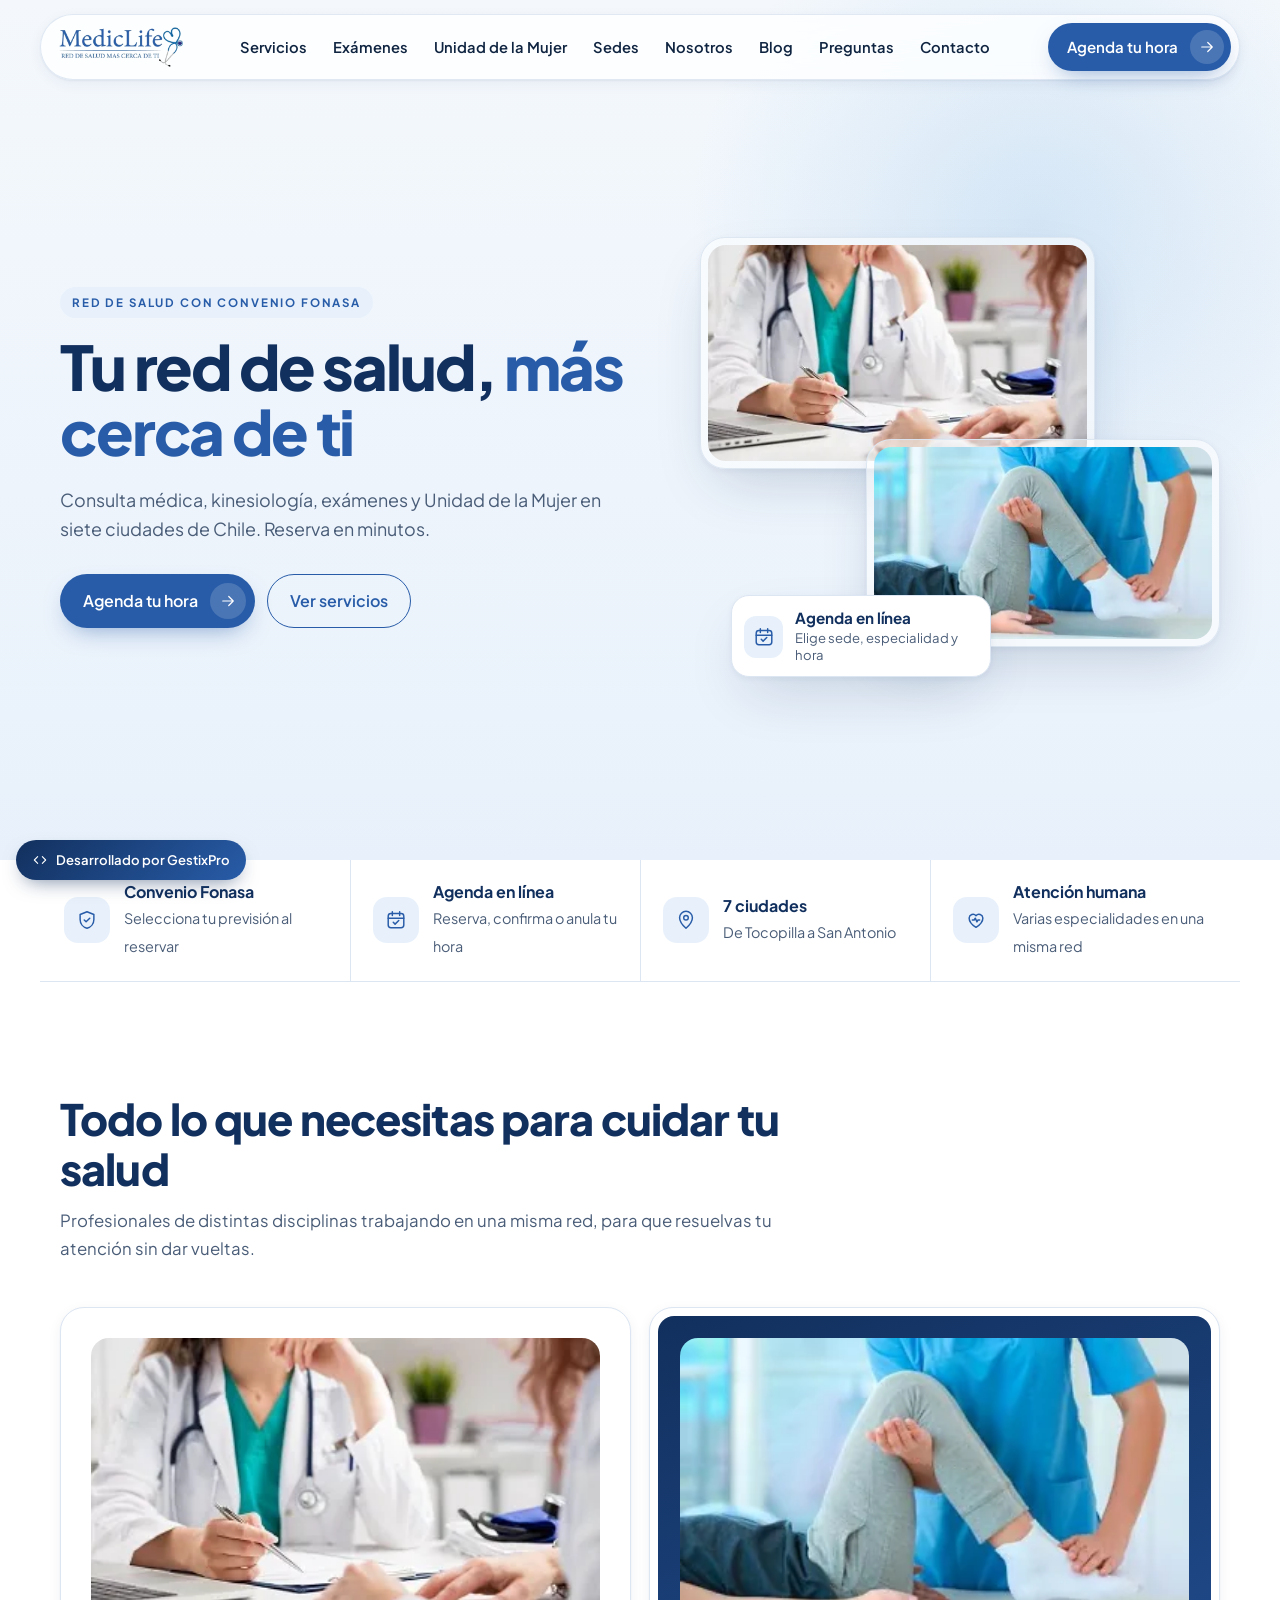
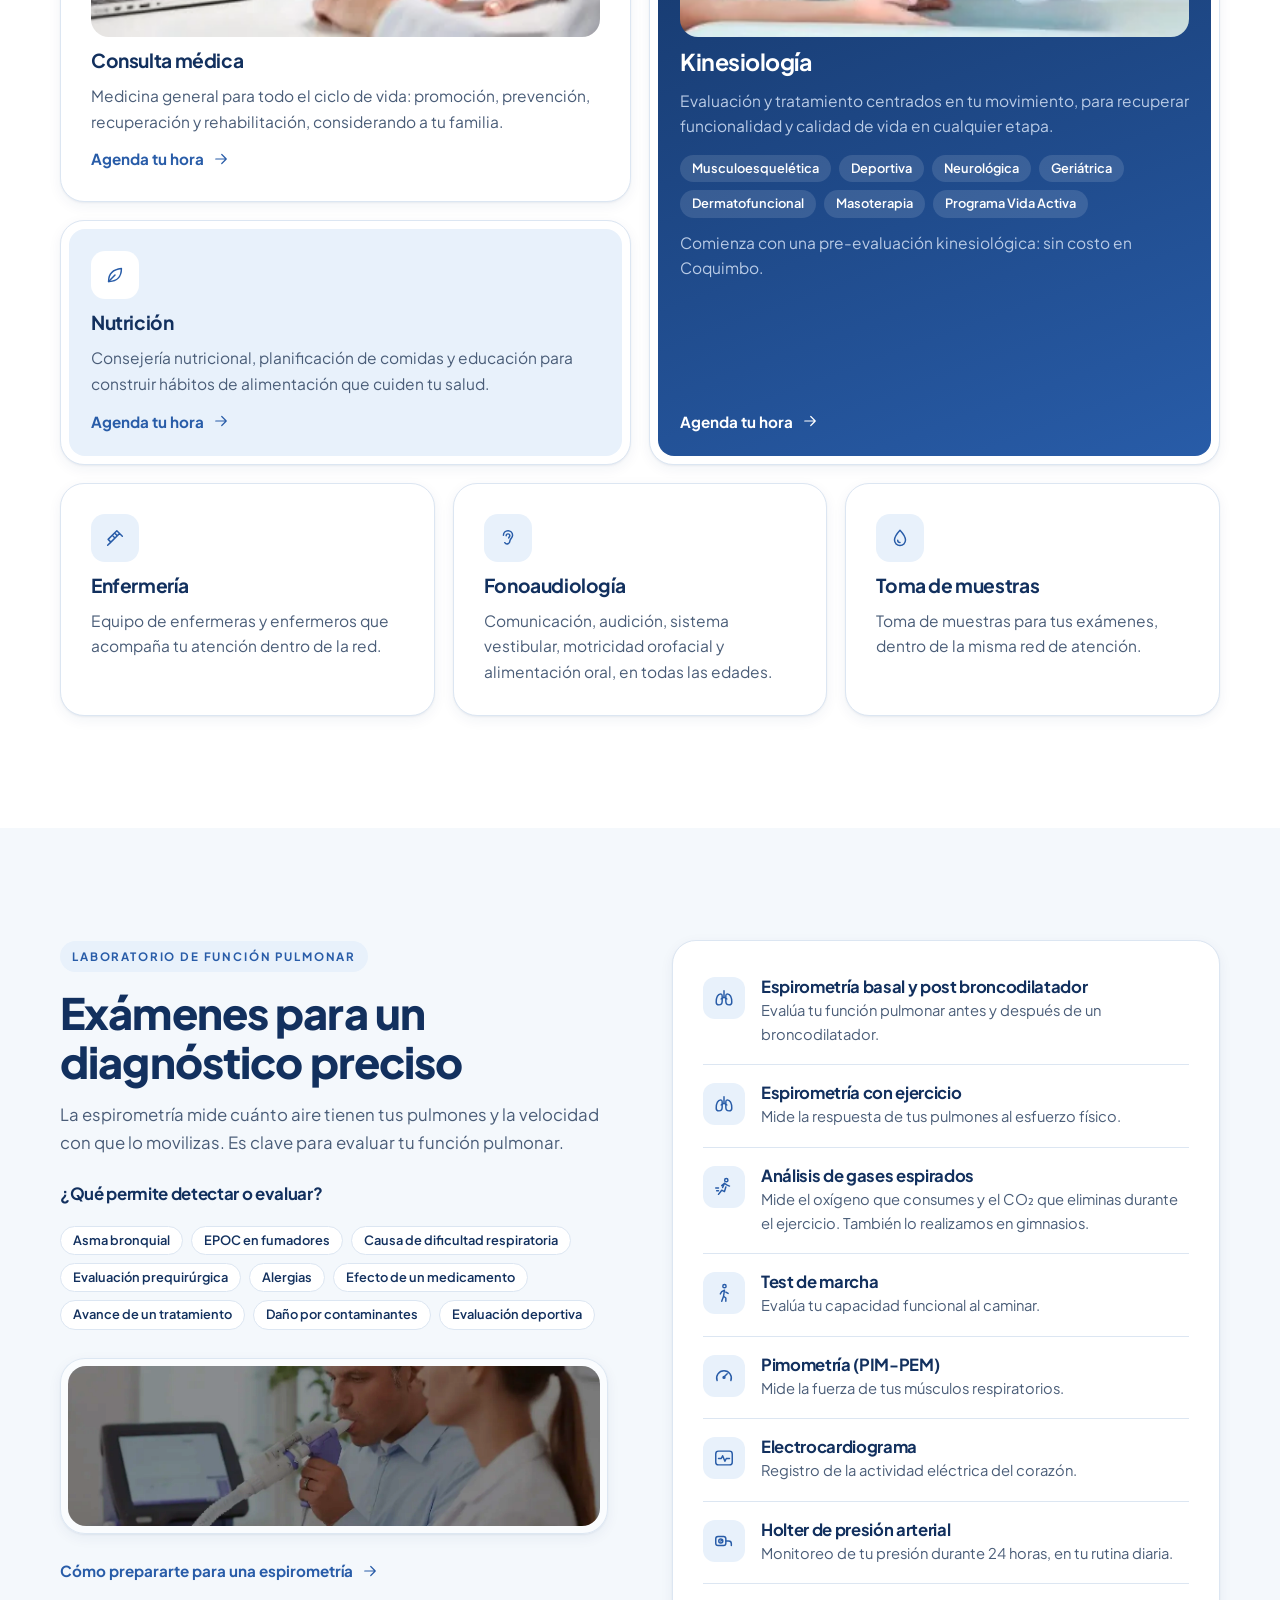
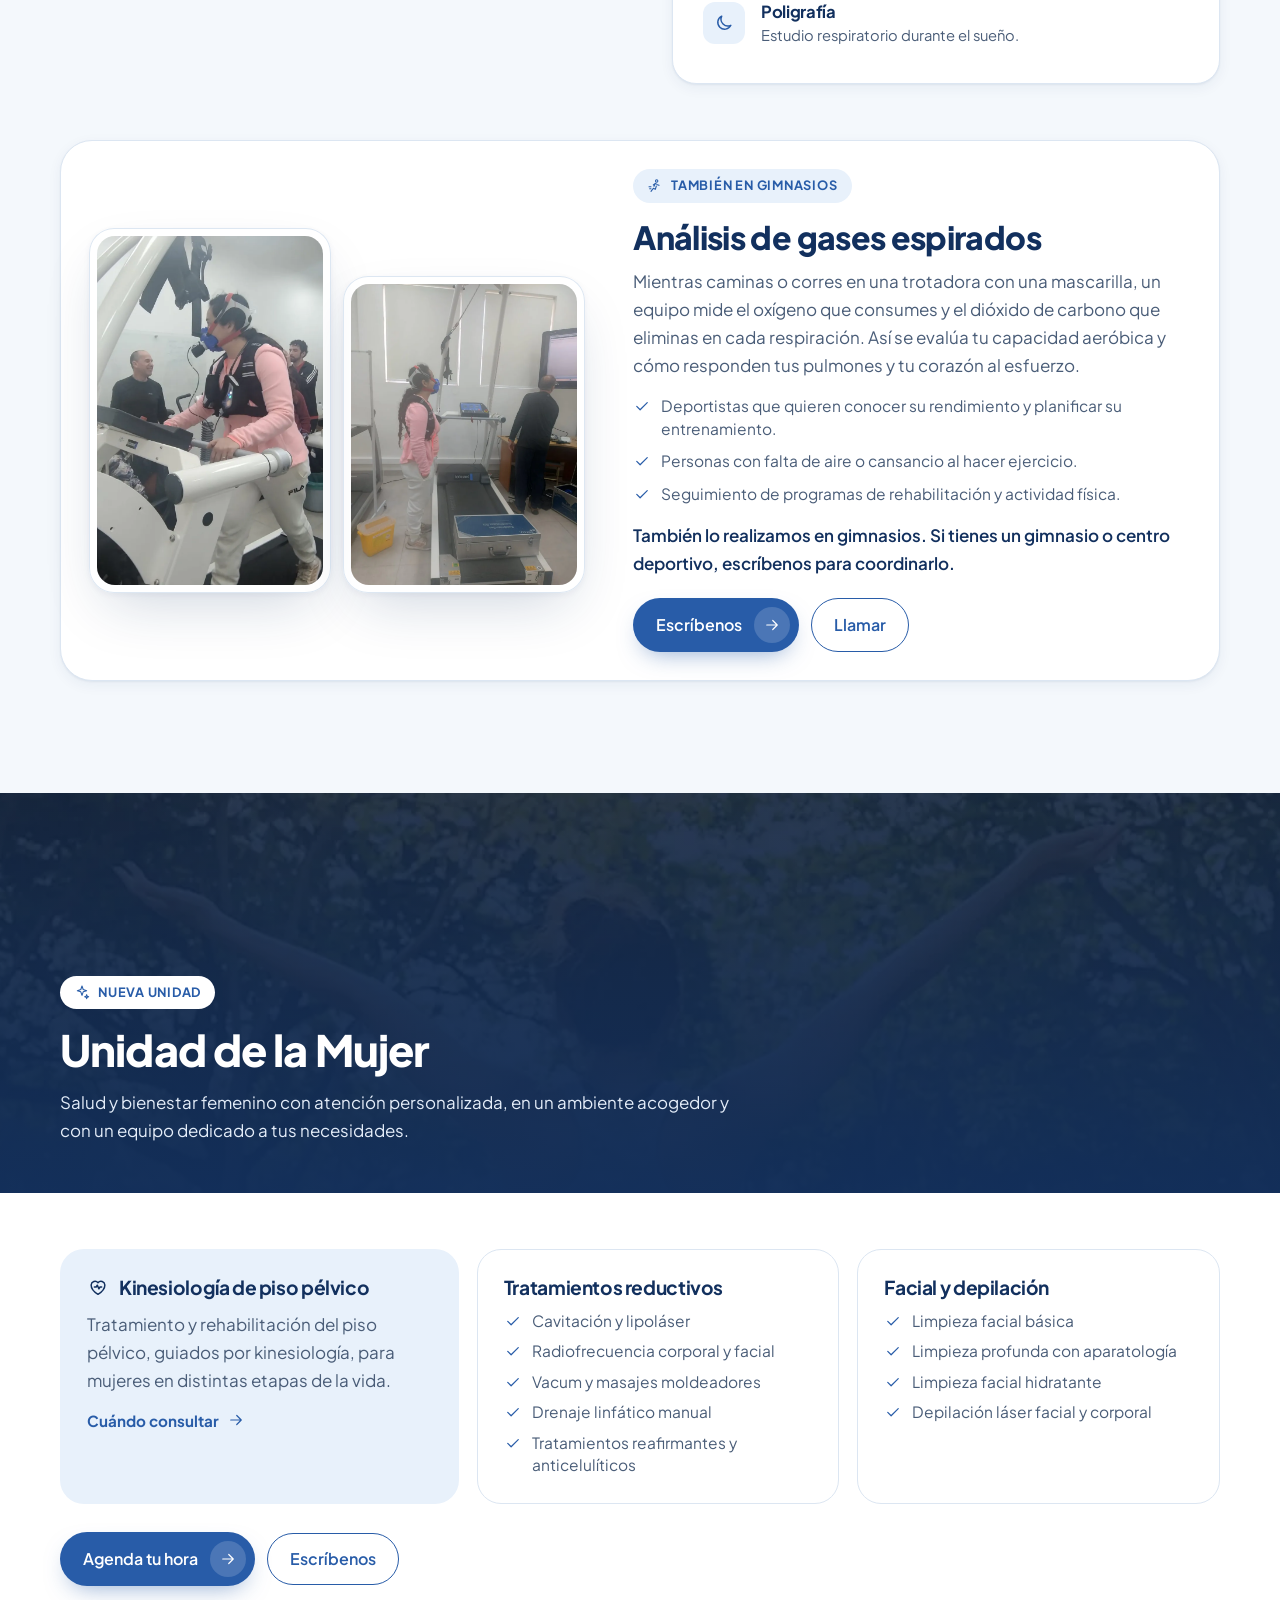
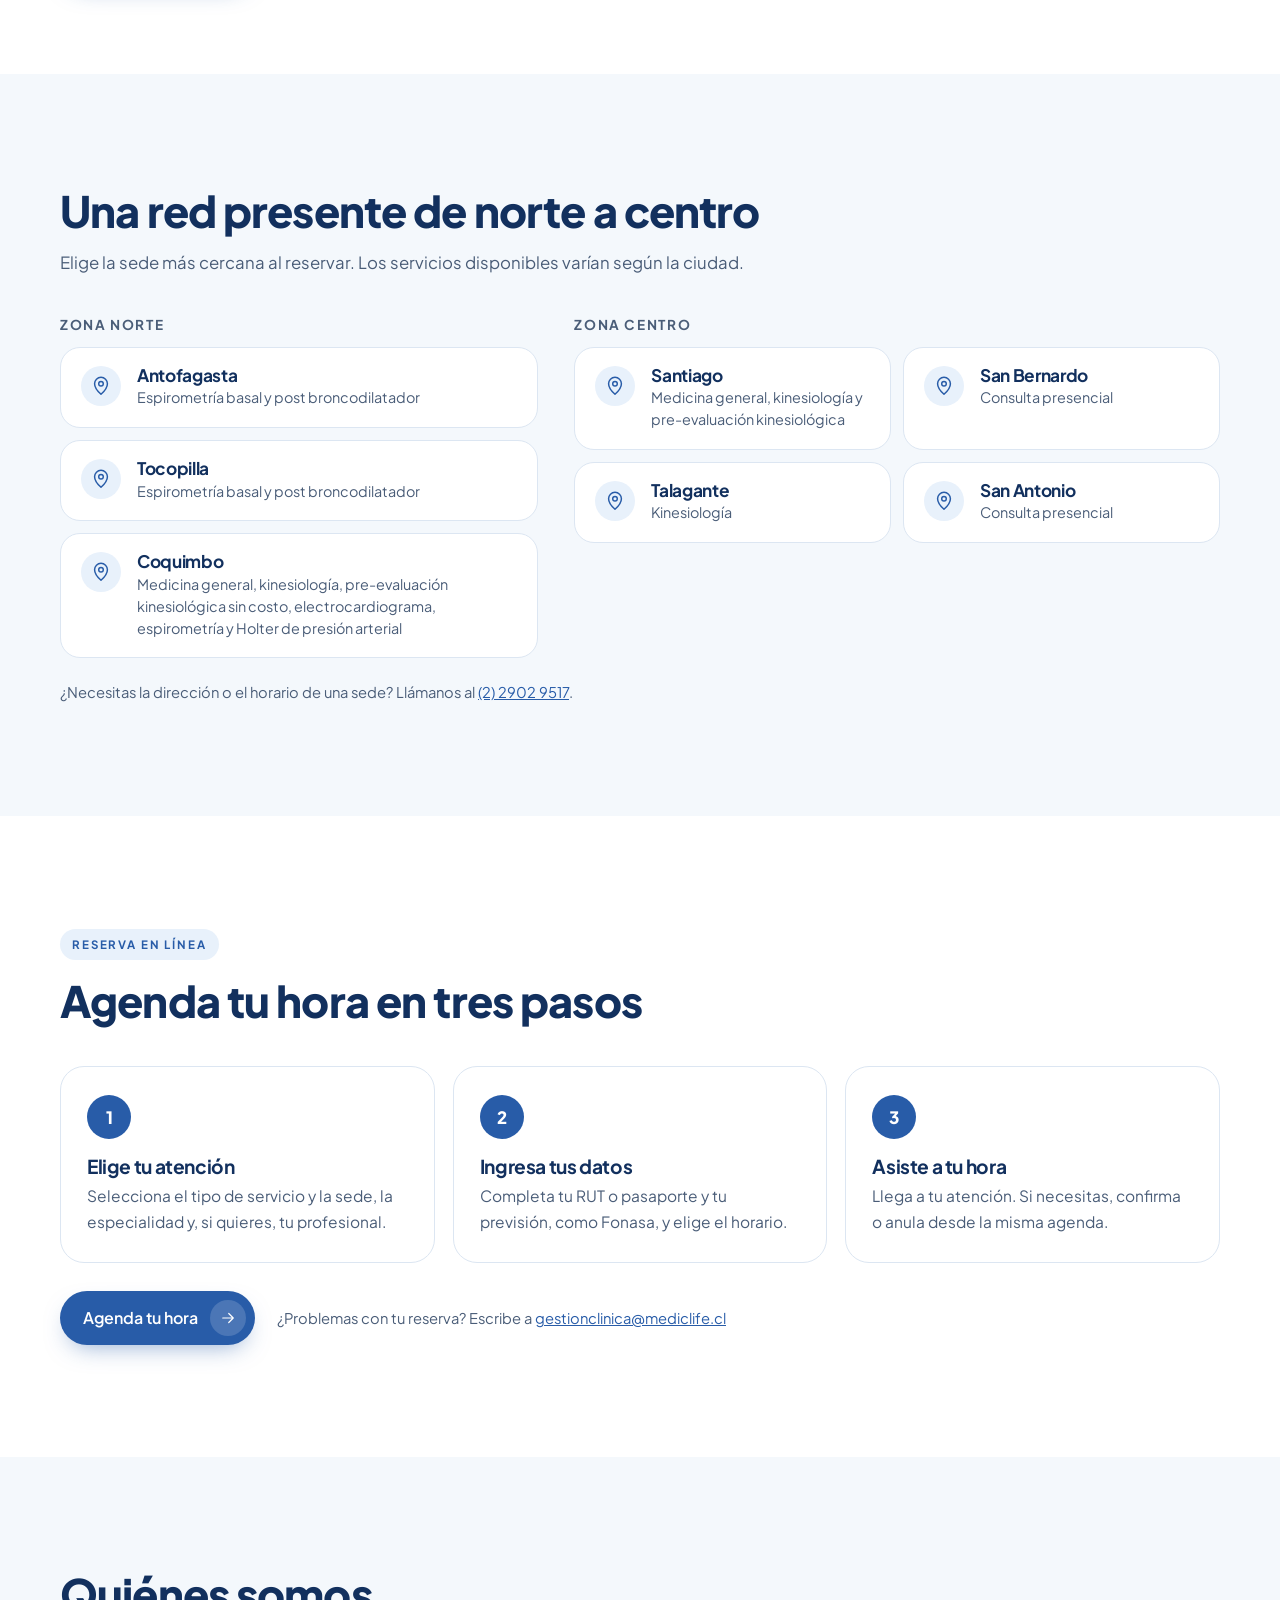
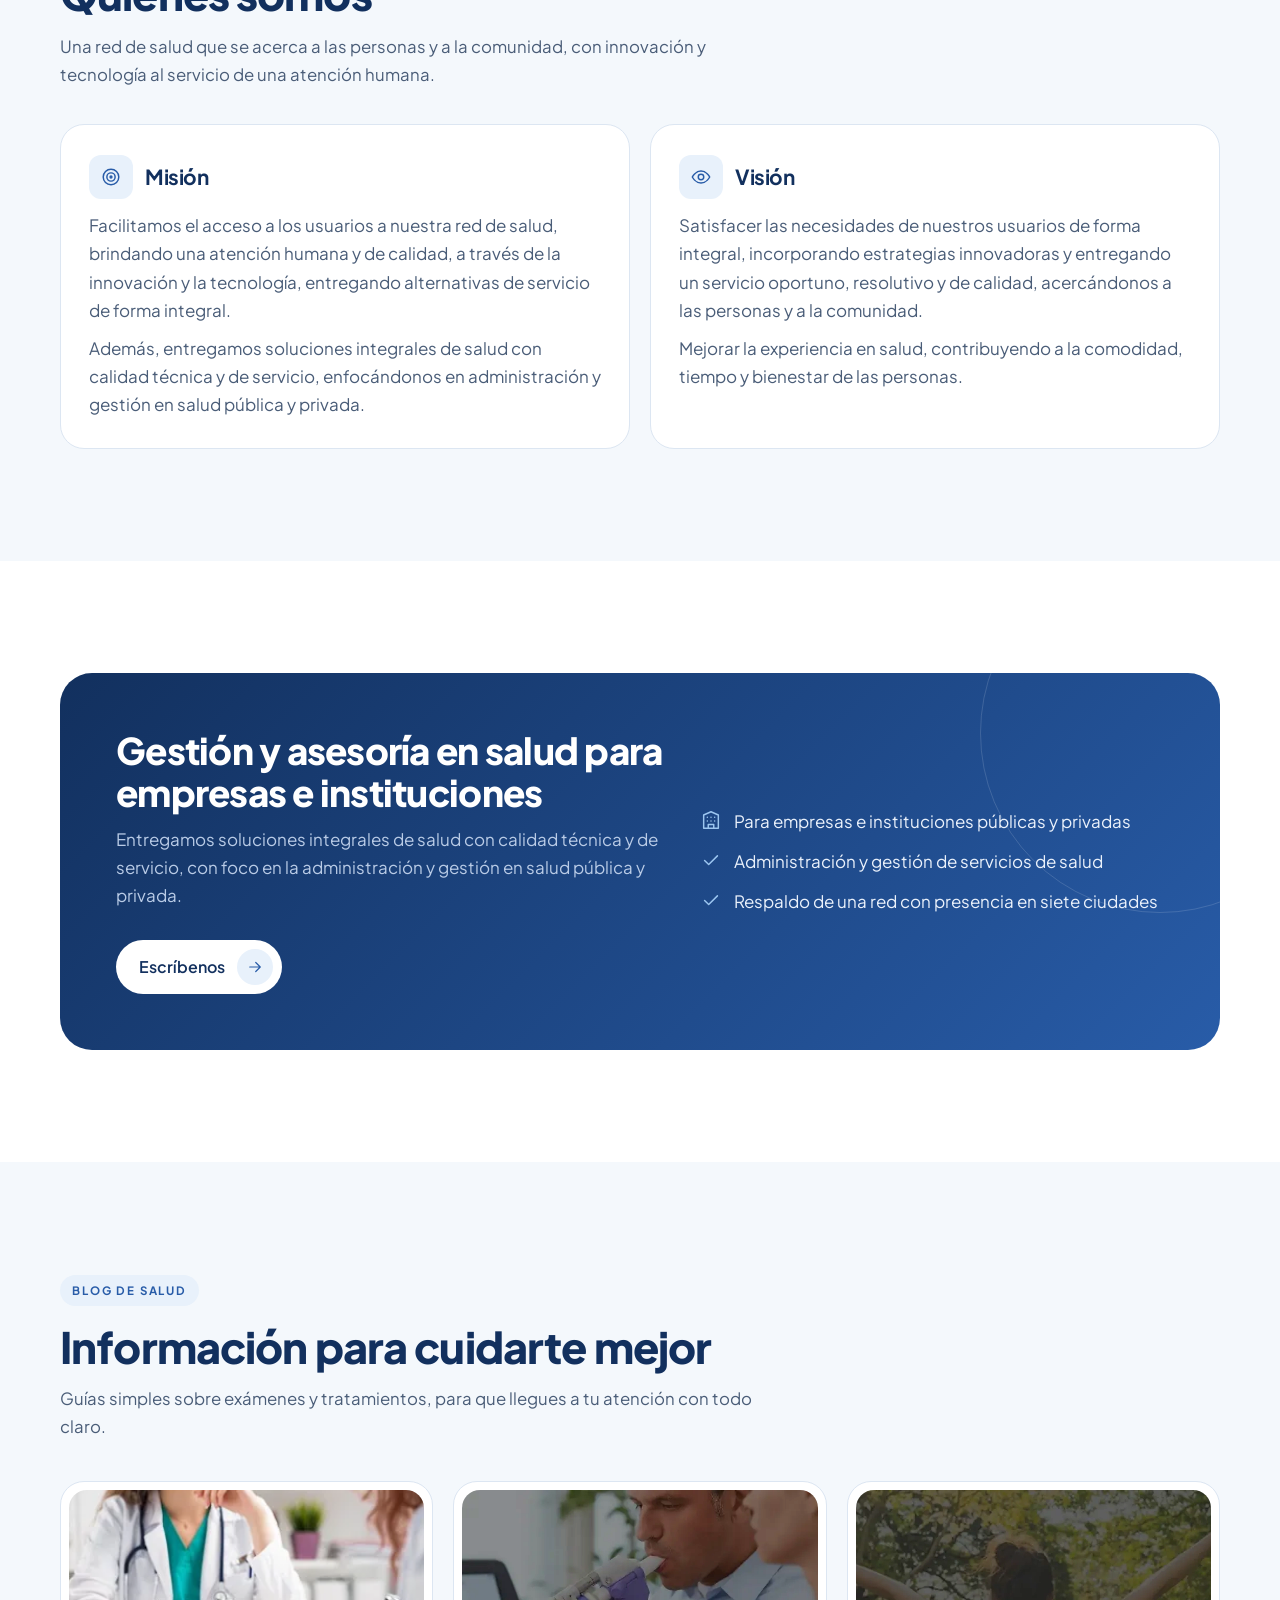
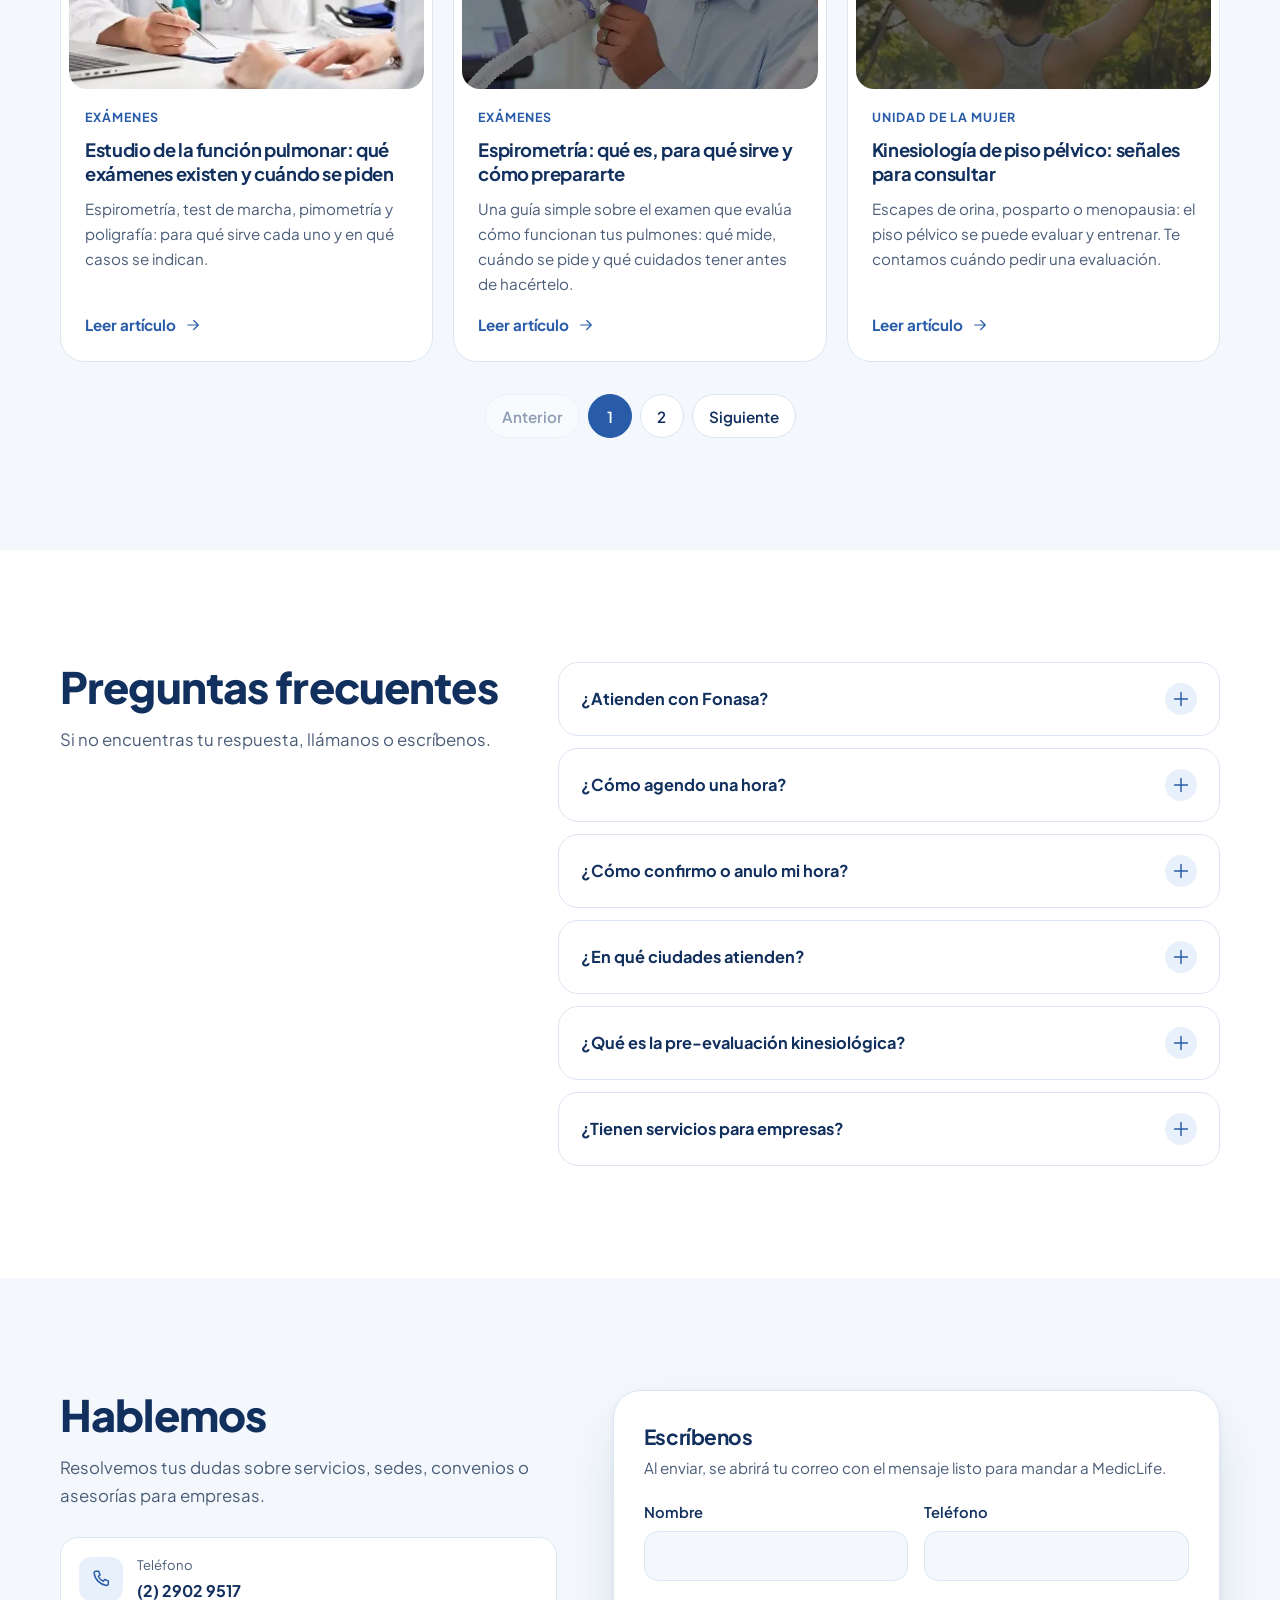
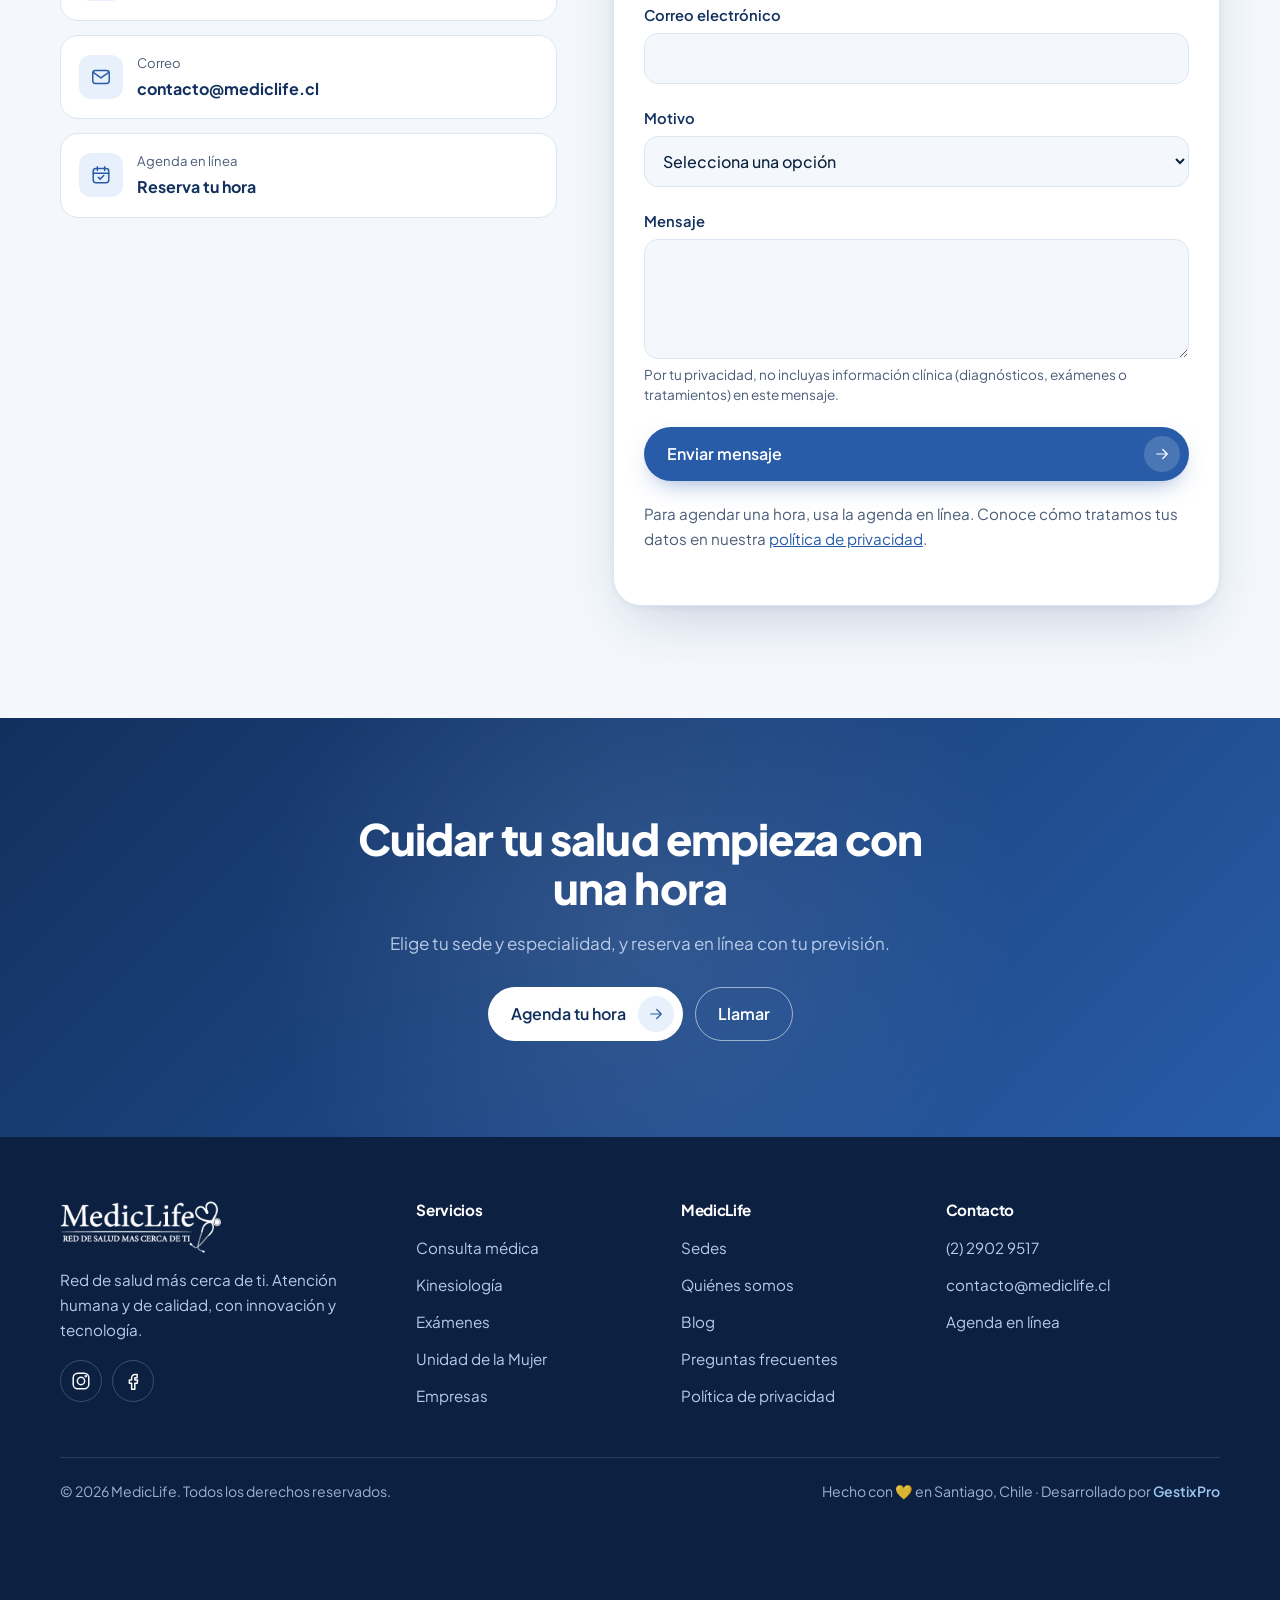
==== index.html @ ca612a8d "Volver a las fotos originales de gases espirados (equipo autorizado) Co-Authored-By: Claude Opus 5.5" ====
<!DOCTYPE html>
<html lang="es-CL">
<head>
<meta charset="UTF-8">
<meta name="viewport" content="width=device-width, initial-scale=1">
<title>MedicLife | Red de salud con Fonasa, kinesiología y exámenes en Chile</title>
<meta name="description" content="MedicLife, red de salud más cerca de ti. Consulta médica, kinesiología, nutrición, fonoaudiología, espirometría y Unidad de la Mujer. Convenio Fonasa y agenda en línea.">
<meta name="keywords" content="MedicLife, red de salud, centro médico, kinesiología, espirometría, piso pélvico, Fonasa, Holter de presión arterial, Coquimbo, Santiago, Antofagasta">
<link rel="canonical" href="https://www.mediclife.cl/">
<meta name="robots" content="index, follow">
<meta name="theme-color" content="#285CA8">
<meta property="og:type" content="website">
<meta property="og:locale" content="es_CL">
<meta property="og:site_name" content="MedicLife">
<meta property="og:title" content="MedicLife | Red de salud más cerca de ti">
<meta property="og:description" content="Consulta médica, kinesiología, exámenes de función pulmonar y Unidad de la Mujer. Convenio Fonasa y agenda en línea.">
<meta property="og:url" content="https://www.mediclife.cl/">
<meta property="og:image" content="https://www.mediclife.cl/assets/img/og-mediclife.jpg">
<meta property="og:image:width" content="1200">
<meta property="og:image:height" content="630">
<meta name="twitter:card" content="summary_large_image">
<meta name="twitter:title" content="MedicLife | Red de salud más cerca de ti">
<meta name="twitter:description" content="Consulta médica, kinesiología, exámenes y Unidad de la Mujer. Convenio Fonasa y agenda en línea.">
<meta name="twitter:image" content="https://www.mediclife.cl/assets/img/og-mediclife.jpg">
<link rel="icon" type="image/png" href="assets/img/favicon.png">
<link rel="apple-touch-icon" href="assets/img/apple-touch-icon.png">
<link rel="preload" href="assets/fonts/plus-jakarta-sans-latin-800-normal.woff2" as="font" type="font/woff2" crossorigin>
<link rel="preload" href="assets/fonts/plus-jakarta-sans-latin-400-normal.woff2" as="font" type="font/woff2" crossorigin>
<link rel="preload" as="image" href="assets/img/consulta-medica.webp">

<script type="application/ld+json">
{
  "@context": "https://schema.org",
  "@type": "MedicalOrganization",
  "name": "MedicLife",
  "alternateName": "MedicLife Red de Salud",
  "legalName": "Centro de Atención Médica y Procedimientos Médicos MedicLife SpA",
  "taxID": "76.744.768-K",
  "address": {"@type": "PostalAddress", "streetAddress": "Avda. Videla 810, of. 214, Edificio Verne", "addressLocality": "Coquimbo", "addressRegion": "Coquimbo", "addressCountry": "CL"},
  "slogan": "Red de salud más cerca de ti",
  "url": "https://www.mediclife.cl/",
  "logo": "https://www.mediclife.cl/assets/img/logo.webp",
  "image": "https://www.mediclife.cl/assets/img/og-mediclife.jpg",
  "telephone": "+56229029517",
  "email": "contacto@mediclife.cl",
  "areaServed": ["Santiago", "San Bernardo", "Talagante", "San Antonio", "Coquimbo", "Antofagasta", "Tocopilla"],
  "medicalSpecialty": ["PrimaryCare", "PhysicalTherapy", "Pulmonary", "Gynecologic"],
  "sameAs": ["https://www.instagram.com/mediclife.chile", "https://www.facebook.com/mediclifechile"],
  "potentialAction": {
    "@type": "ReserveAction",
    "target": "https://beta-sacmed.novacaribe.com/ReservaOnline/11454",
    "name": "Agenda tu hora"
  }
}
</script>
<script type="application/ld+json">
{
  "@context": "https://schema.org",
  "@type": "FAQPage",
  "mainEntity": [
    {"@type": "Question", "name": "¿MedicLife atiende con Fonasa?", "acceptedAnswer": {"@type": "Answer", "text": "Sí. MedicLife tiene convenio con Fonasa. Al reservar en la agenda en línea, selecciona tu previsión."}},
    {"@type": "Question", "name": "¿Cómo agendo una hora?", "acceptedAnswer": {"@type": "Answer", "text": "En la agenda en línea eliges el tipo de servicio y la sede, la especialidad y, si quieres, el profesional. Luego ingresas tu RUT o pasaporte y tu previsión."}},
    {"@type": "Question", "name": "¿Cómo confirmo o anulo mi hora?", "acceptedAnswer": {"@type": "Answer", "text": "Desde la misma agenda en línea, en la opción para confirmar o anular citas. Si tienes problemas con tu reserva, escribe a gestionclinica@mediclife.cl."}},
    {"@type": "Question", "name": "¿En qué ciudades atiende MedicLife?", "acceptedAnswer": {"@type": "Answer", "text": "La agenda en línea tiene sedes en Santiago, San Bernardo, Talagante, San Antonio, Coquimbo, Antofagasta y Tocopilla. Los servicios disponibles varían según la sede."}},
    {"@type": "Question", "name": "¿Qué es la pre-evaluación kinesiológica?", "acceptedAnswer": {"@type": "Answer", "text": "Es una primera evaluación con un kinesiólogo para orientar tu tratamiento. En Coquimbo la agenda en línea la ofrece sin costo, y en Santiago también puedes reservarla."}},
    {"@type": "Question", "name": "¿MedicLife ofrece servicios para empresas?", "acceptedAnswer": {"@type": "Answer", "text": "Sí. MedicLife entrega gestión y asesorías en salud para empresas e instituciones públicas y privadas."}}
  ]
}
</script>

<script type="application/ld+json">
{
 "@context": "https://schema.org",
 "@type": "Blog",
 "name": "Blog de salud MedicLife",
 "url": "https://www.mediclife.cl/#blog",
 "inLanguage": "es-CL",
 "blogPost": [
  {"@type": "BlogPosting", "headline": "Estudio de la función pulmonar: qué exámenes existen y cuándo se piden", "description": "Espirometría, test de marcha, pimometría y poligrafía: para qué sirve cada examen de función pulmonar y cuándo se indica.", "url": "https://www.mediclife.cl/blog/estudio-funcion-pulmonar-examenes.html", "datePublished": "2026-10-20", "author": {"@type": "Organization", "name": "MedicLife"}, "image": "https://www.mediclife.cl/assets/img/consulta-medica.webp"},
  {
   "@type": "BlogPosting",
   "headline": "Espirometría: qué es, para qué sirve y cómo prepararte",
   "description": "Qué mide la espirometría, cuándo se pide, en qué consiste la prueba post broncodilatador y cómo prepararte para el examen. Guía de MedicLife.",
   "url": "https://www.mediclife.cl/blog/espirometria-que-es-y-como-prepararte.html",
   "datePublished": "2026-10-19",
   "author": {
    "@type": "Organization",
    "name": "MedicLife"
   },
   "image": "https://www.mediclife.cl/assets/img/espirometria.webp"
  },
  {
   "@type": "BlogPosting",
   "headline": "Kinesiología de piso pélvico: señales para consultar",
   "description": "Qué es el piso pélvico, qué señales indican que conviene una evaluación kinesiológica y cómo es el tratamiento. Unidad de la Mujer de MedicLife.",
   "url": "https://www.mediclife.cl/blog/kinesiologia-piso-pelvico-cuando-consultar.html",
   "datePublished": "2026-10-19",
   "author": {
    "@type": "Organization",
    "name": "MedicLife"
   },
   "image": "https://www.mediclife.cl/assets/img/unidad-mujer.webp"
  },
  {
   "@type": "BlogPosting",
   "headline": "Holter de presión arterial: cómo funciona y qué esperar",
   "description": "Qué es el Holter de presión arterial o monitoreo de 24 horas, por qué se pide, cómo usar el equipo y recomendaciones prácticas. Guía de MedicLife.",
   "url": "https://www.mediclife.cl/blog/holter-presion-arterial-que-es.html",
   "datePublished": "2026-10-19",
   "author": {
    "@type": "Organization",
    "name": "MedicLife"
   },
   "image": "https://www.mediclife.cl/assets/img/enfermeria.webp"
  }
 ]
}
</script>

<style>
/* Plus Jakarta Sans (OFL-1.1), alojada en el sitio */
@font-face{font-family:"Plus Jakarta Sans";font-style:normal;font-weight:400;font-display:swap;src:url(assets/fonts/plus-jakarta-sans-latin-400-normal.woff2) format("woff2")}
@font-face{font-family:"Plus Jakarta Sans";font-style:normal;font-weight:500;font-display:swap;src:url(assets/fonts/plus-jakarta-sans-latin-500-normal.woff2) format("woff2")}
@font-face{font-family:"Plus Jakarta Sans";font-style:normal;font-weight:600;font-display:swap;src:url(assets/fonts/plus-jakarta-sans-latin-600-normal.woff2) format("woff2")}
@font-face{font-family:"Plus Jakarta Sans";font-style:normal;font-weight:700;font-display:swap;src:url(assets/fonts/plus-jakarta-sans-latin-700-normal.woff2) format("woff2")}
@font-face{font-family:"Plus Jakarta Sans";font-style:normal;font-weight:800;font-display:swap;src:url(assets/fonts/plus-jakarta-sans-latin-800-normal.woff2) format("woff2")}
:root{
  --primary:#285CA8;
  --primary-hover:#1F4B8C;
  --secondary:#12305E;
  --accent:#3B8ED6;
  --accent-soft:#E8F1FB;
  --bg:#FFFFFF;
  --bg-alt:#F4F8FC;
  --text:#0F2440;
  --text-muted:#4A5D78;
  --border:#DCE6F2;
  --on-dark:#FFFFFF;
  --on-dark-muted:#B9CBE6;
  --shadow-sm:0 1px 2px rgba(18,48,94,.06), 0 4px 14px rgba(18,48,94,.06);
  --shadow-lg:0 2px 6px rgba(18,48,94,.05), 0 24px 60px -18px rgba(18,48,94,.22);
  --radius-card:24px;
  --radius-img:18px;
  --radius-input:14px;
  --ease:cubic-bezier(.32,.72,0,1);
  --ease-out:cubic-bezier(.16,1,.3,1);
  --container:1200px;
  --font:"Plus Jakarta Sans",system-ui,-apple-system,"Segoe UI",sans-serif;
}
*,*::before,*::after{box-sizing:border-box}
html{scroll-behavior:smooth;-webkit-text-size-adjust:100%}
body{margin:0;font-family:var(--font);font-size:17px;line-height:1.65;color:var(--text);background:var(--bg);overflow-x:hidden;-webkit-font-smoothing:antialiased}
img{max-width:100%;height:auto;display:block}
a{color:var(--primary)}
h1,h2,h3,h4{color:var(--secondary);line-height:1.15;margin:0;letter-spacing:-.02em}
h2{font-size:clamp(1.85rem,3.4vw,2.7rem);font-weight:800}
h3{font-size:1.2rem;font-weight:700}
p{margin:0}
.container{width:100%;max-width:var(--container);margin:0 auto;padding:0 20px}
.section{padding:88px 0}
.section-alt{background:var(--bg-alt)}
.lead{color:var(--text-muted);max-width:62ch;margin-top:14px;font-size:1.05rem}
.eyebrow{display:inline-block;font-size:.72rem;font-weight:700;letter-spacing:.16em;text-transform:uppercase;color:var(--primary);background:var(--accent-soft);padding:6px 12px;border-radius:999px;margin-bottom:16px}
.skip-link{position:absolute;left:-9999px;top:8px;background:var(--secondary);color:#fff;padding:10px 16px;border-radius:10px;z-index:100}
.skip-link:focus{left:12px}
:focus-visible{outline:3px solid var(--accent);outline-offset:3px;border-radius:8px}
.sr-only{position:absolute;width:1px;height:1px;padding:0;margin:-1px;overflow:hidden;clip:rect(0,0,0,0);border:0}
svg.ico{width:22px;height:22px;flex:none;fill:none;stroke:currentColor;stroke-width:1.6;stroke-linecap:round;stroke-linejoin:round}

/* Buttons */
.btn{display:inline-flex;align-items:center;gap:12px;font:600 1rem/1 var(--font);text-decoration:none;border-radius:999px;padding:8px 8px 8px 22px;min-height:52px;border:1.5px solid transparent;cursor:pointer;transition:background-color .35s var(--ease),color .35s var(--ease),transform .2s var(--ease),box-shadow .35s var(--ease);white-space:nowrap}
.btn:active{transform:scale(.98)}
.btn .btn-ico{width:36px;height:36px;border-radius:50%;display:grid;place-items:center;transition:transform .45s var(--ease)}
.btn .btn-ico svg{width:18px;height:18px}
.btn:hover .btn-ico{transform:translate(3px,-1px) scale(1.05)}
.btn-primary{background:var(--primary);color:#fff;box-shadow:0 10px 24px -10px rgba(40,92,168,.55)}
.btn-primary .btn-ico{background:rgba(255,255,255,.16)}
.btn-primary:hover{background:var(--primary-hover)}
.btn-ghost{background:transparent;color:var(--primary);border-color:var(--primary);padding:8px 22px}
.btn-ghost:hover{background:var(--accent-soft)}
.btn-light{background:#fff;color:var(--secondary)}
.btn-light .btn-ico{background:var(--accent-soft);color:var(--primary)}
.btn-light:hover{background:var(--accent-soft)}
.btn-outline-light{background:transparent;color:#fff;border-color:rgba(255,255,255,.55);padding:8px 22px}
.btn-outline-light:hover{background:rgba(255,255,255,.1)}

/* Header */
.site-header{position:fixed;top:14px;left:0;right:0;z-index:40;padding:0 14px;pointer-events:none}
.nav-shell{pointer-events:auto;max-width:var(--container);margin:0 auto;display:flex;align-items:center;justify-content:space-between;gap:16px;padding:8px 8px 8px 18px;border-radius:999px;background:rgba(255,255,255,.82);-webkit-backdrop-filter:blur(16px) saturate(160%);backdrop-filter:blur(16px) saturate(160%);border:1px solid rgba(220,230,242,.9);box-shadow:var(--shadow-sm);transition:box-shadow .4s var(--ease),background-color .4s var(--ease)}
.site-header.scrolled .nav-shell{box-shadow:var(--shadow-lg);background:rgba(255,255,255,.94)}
.brand{display:flex;align-items:center;flex:none}
.brand img{height:40px;width:auto}
.nav-links a.active{color:var(--primary);background:var(--accent-soft)}
.nav-links{display:none;list-style:none;margin:0;padding:0;gap:4px}
.nav-links a{display:block;text-decoration:none;color:var(--text);font-weight:600;font-size:.92rem;padding:9px 11px;white-space:nowrap;border-radius:999px;transition:background-color .3s var(--ease),color .3s var(--ease)}
.nav-links a:hover{background:var(--accent-soft);color:var(--primary)}
.nav-cta{display:none}
.nav-cta.btn{min-height:46px;padding:6px 6px 6px 18px;font-size:.94rem}
.nav-cta .btn-ico{width:34px;height:34px}
.menu-toggle{width:46px;height:46px;border-radius:50%;border:1px solid var(--border);background:#fff;position:relative;cursor:pointer;flex:none}
.menu-toggle span{position:absolute;left:13px;right:13px;height:2px;background:var(--secondary);border-radius:2px;transition:transform .45s var(--ease),opacity .3s var(--ease)}
.menu-toggle span:nth-child(1){top:16px}
.menu-toggle span:nth-child(2){top:22px}
.menu-toggle span:nth-child(3){top:28px}
.menu-open .menu-toggle span:nth-child(1){transform:translateY(6px) rotate(45deg)}
.menu-open .menu-toggle span:nth-child(2){opacity:0}
.menu-open .menu-toggle span:nth-child(3){transform:translateY(-6px) rotate(-45deg)}
.mobile-menu{position:fixed;inset:0;z-index:35;background:rgba(244,248,252,.96);-webkit-backdrop-filter:blur(20px);backdrop-filter:blur(20px);display:flex;flex-direction:column;justify-content:center;padding:96px 28px 40px;opacity:0;visibility:hidden;transition:opacity .45s var(--ease),visibility .45s}
.menu-open .mobile-menu{opacity:1;visibility:visible}
.mobile-menu ul{list-style:none;margin:0 0 28px;padding:0}
.mobile-menu li{opacity:0;transform:translateY(28px);transition:opacity .5s var(--ease-out),transform .6s var(--ease-out)}
.menu-open .mobile-menu li{opacity:1;transform:none}
.menu-open .mobile-menu li:nth-child(2){transition-delay:.04s}.menu-open .mobile-menu li:nth-child(3){transition-delay:.08s}.menu-open .mobile-menu li:nth-child(4){transition-delay:.12s}.menu-open .mobile-menu li:nth-child(5){transition-delay:.16s}.menu-open .mobile-menu li:nth-child(6){transition-delay:.2s}.menu-open .mobile-menu li:nth-child(7){transition-delay:.24s}.menu-open .mobile-menu li:nth-child(8){transition-delay:.28s}.menu-open .mobile-menu li:nth-child(9){transition-delay:.32s}
.mobile-menu a.m-link{display:block;font-size:1.7rem;font-weight:700;color:var(--secondary);text-decoration:none;padding:8px 0;letter-spacing:-.02em}
body.menu-open{overflow:hidden}

/* Hero */
.hero{position:relative;padding:132px 0 72px;background:linear-gradient(180deg,var(--bg-alt) 0%,var(--accent-soft) 100%);overflow:hidden}
.hero::before{content:"";position:absolute;right:-12%;top:-20%;width:62vw;height:62vw;max-width:820px;max-height:820px;border-radius:50%;background:radial-gradient(circle,rgba(59,142,214,.16),transparent 62%);pointer-events:none}
.hero-grid{position:relative;display:grid;gap:48px;align-items:center}
.hero h1{font-size:clamp(2.35rem,5.2vw,3.85rem);font-weight:800;letter-spacing:-.035em;line-height:1.06}
.hero h1 .hl{color:var(--primary)}
.hero-sub{margin-top:20px;font-size:1.12rem;color:var(--text-muted);max-width:46ch}
.hero-ctas{display:flex;flex-wrap:wrap;gap:12px;margin-top:30px}
.hero-visual{position:relative;min-height:330px;max-width:520px;width:100%;justify-self:center}
.bezel{background:rgba(255,255,255,.55);border:1px solid rgba(220,230,242,.95);padding:7px;border-radius:calc(var(--radius-img) + 7px);box-shadow:var(--shadow-lg)}
.bezel img{border-radius:var(--radius-img);width:100%;height:100%;object-fit:cover}
.hv-a{position:absolute;left:0;top:0;width:76%;aspect-ratio:17/10}
.hv-b{position:absolute;right:0;bottom:30px;width:68%;aspect-ratio:17/10}
.hv-card{position:absolute;left:6%;bottom:0;display:flex;align-items:center;gap:12px;background:#fff;border:1px solid var(--border);border-radius:18px;padding:12px 16px 12px 12px;box-shadow:var(--shadow-lg);max-width:260px}
.hv-card .ic{width:42px;height:42px;border-radius:12px;background:var(--accent-soft);color:var(--primary);display:grid;place-items:center}
.hv-card strong{display:block;font-size:.95rem;color:var(--secondary);line-height:1.25}
.hv-card span{display:block;font-size:.82rem;line-height:1.35;color:var(--text-muted);margin-top:2px}

/* Trust strip */
.trust{padding:0;background:var(--bg)}
.trust-inner{display:grid;grid-template-columns:1fr;gap:0;border-bottom:1px solid var(--border)}
.trust-item{display:flex;align-items:center;gap:14px;padding:22px 4px}
.trust-item + .trust-item{border-top:1px solid var(--border)}
.trust-item .ic{width:46px;height:46px;border-radius:14px;background:var(--accent-soft);color:var(--primary);display:grid;place-items:center;flex:none}
.trust-item strong{display:block;color:var(--secondary);font-size:1rem;line-height:1.3}
.trust-item span{font-size:.9rem;color:var(--text-muted)}

/* Services bento */
.services-head{max-width:720px;margin-bottom:44px}
.bento{display:grid;grid-template-columns:1fr;gap:18px}
.tile{position:relative;background:#fff;border:1px solid var(--border);border-radius:var(--radius-card);padding:8px;box-shadow:var(--shadow-sm);transition:transform .5s var(--ease),box-shadow .5s var(--ease)}
.tile:hover{transform:translateY(-4px);box-shadow:var(--shadow-lg)}
.tile-core{height:100%;border-radius:calc(var(--radius-card) - 8px);padding:22px;display:flex;flex-direction:column;gap:12px;background:var(--bg)}
.tile-img{border-radius:var(--radius-img);overflow:hidden;aspect-ratio:17/10}
.tile-img img{width:100%;height:100%;object-fit:cover;transition:transform .9s var(--ease)}
.tile:hover .tile-img img{transform:scale(1.04)}
.tile p{color:var(--text-muted);font-size:.97rem}
.tile .chips{display:flex;flex-wrap:wrap;gap:8px;margin-top:4px}
.chip{font-size:.8rem;font-weight:600;color:var(--primary);background:var(--accent-soft);border-radius:999px;padding:6px 12px;line-height:1.2}
.tile-link{margin-top:auto;display:inline-flex;align-items:center;gap:8px;font-weight:700;font-size:.95rem;text-decoration:none;color:var(--primary)}
.tile-link svg{width:18px;height:18px;transition:transform .4s var(--ease)}
.tile-link:hover svg{transform:translateX(4px)}
.tile-feature .tile-core{background:linear-gradient(160deg,var(--secondary),var(--primary));color:#fff}
.tile-feature h3{color:#fff;font-size:1.45rem}
.tile-feature p{color:var(--on-dark-muted)}
.tile-feature .chip{background:rgba(255,255,255,.12);color:#fff}
.tile-feature .tile-link{color:#fff}
.tile-tint .tile-core{background:var(--accent-soft)}
.tile-icon{width:48px;height:48px;border-radius:14px;display:grid;place-items:center;background:var(--accent-soft);color:var(--primary)}
.tile-tint .tile-icon{background:#fff}

/* Mujer */
.mujer{position:relative;padding:0}
.mujer-banner{position:relative;min-height:340px;display:flex;align-items:flex-end;overflow:hidden;background:var(--secondary)}
.mujer-banner img{position:absolute;inset:0;width:100%;height:100%;object-fit:cover;opacity:.55}
.mujer-banner::after{content:"";position:absolute;inset:0;background:linear-gradient(180deg,rgba(18,48,94,.15) 0%,rgba(18,48,94,.88) 100%)}
.mujer-banner .container{position:relative;z-index:1;padding-top:72px;padding-bottom:48px}
.mujer-banner h2{color:#fff;max-width:18ch}
.mujer-banner p{color:#E3ECF8;max-width:56ch;margin-top:14px;font-size:1.06rem}
.badge-new{display:inline-flex;align-items:center;gap:8px;font-weight:700;font-size:.8rem;letter-spacing:.06em;text-transform:uppercase;background:#fff;color:var(--primary);border-radius:999px;padding:6px 14px;margin-bottom:16px}
.mujer-body{padding:56px 0 88px;background:var(--bg)}
.mujer-grid{display:grid;grid-template-columns:1fr;gap:18px}
.m-card{border-radius:var(--radius-card);border:1px solid var(--border);padding:26px;background:#fff}
.m-card.lead-card{background:var(--accent-soft);border-color:transparent}
.m-card h3{margin-bottom:12px;display:flex;align-items:center;gap:10px}
.m-card ul{margin:0;padding:0;list-style:none;display:grid;gap:8px}
.m-card li{display:flex;gap:10px;color:var(--text-muted);font-size:.97rem;line-height:1.45}
.m-card li svg{color:var(--primary);width:18px;height:18px;margin-top:2px}
.mujer-cta{margin-top:28px;display:flex;flex-wrap:wrap;gap:12px;align-items:center}
.mujer-cta small{color:var(--text-muted);font-size:.88rem}

/* Exámenes */
.exam-grid{display:grid;grid-template-columns:1fr;gap:40px;align-items:start}
.exam-photo{margin-top:28px}
.exam-photo .bezel{box-shadow:var(--shadow-sm)}
.exam-photo img{aspect-ratio:1125/340;object-fit:cover;filter:brightness(1.4) saturate(1.05)}
.img-lift{filter:brightness(1.4) saturate(1.05)}
.detect{margin-top:22px;display:flex;flex-wrap:wrap;gap:8px}
.detect .chip{background:#fff;border:1px solid var(--border);color:var(--secondary);font-weight:600}
.exam-list{background:#fff;border:1px solid var(--border);border-radius:var(--radius-card);padding:8px;box-shadow:var(--shadow-sm)}
.exam-list-core{border-radius:calc(var(--radius-card) - 8px);background:var(--bg);padding:10px 22px}
.exam-item{display:flex;gap:16px;align-items:flex-start;padding:18px 0}
.exam-item + .exam-item{border-top:1px solid var(--border)}
.exam-item .ic{width:42px;height:42px;border-radius:12px;background:var(--accent-soft);color:var(--primary);display:grid;place-items:center;flex:none}
.exam-item h3{font-size:1.04rem}
.gas-band{margin-top:56px;display:grid;grid-template-columns:1fr;gap:32px;align-items:center;background:#fff;border:1px solid var(--border);border-radius:32px;padding:22px;box-shadow:var(--shadow-sm)}
.gas-photos{position:relative;display:grid;grid-template-columns:1fr 1fr;gap:12px}
.gas-photos img{aspect-ratio:3/4;object-fit:cover}
.gas-text h3{font-size:clamp(1.5rem,2.6vw,2rem);font-weight:800;margin-bottom:12px}
.gas-text .badge-new{background:var(--accent-soft)}
.gas-text p{color:var(--text-muted)}
.gas-text ul{list-style:none;margin:16px 0;padding:0;display:grid;gap:10px}
.gas-text li{display:flex;gap:10px;color:var(--text-muted);font-size:.97rem;line-height:1.45}
.gas-text li svg{color:var(--primary);width:18px;height:18px;margin-top:2px}
.gas-text .gas-gym{font-weight:600;color:var(--secondary)}
@media (min-width:900px){.gas-band{grid-template-columns:1fr 1.1fr;gap:48px;padding:28px 40px 28px 28px}.gas-b{margin-top:48px}}
.exam-item p{font-size:.92rem;color:var(--text-muted);margin-top:2px}

/* Sedes */
.sedes-head{max-width:720px;margin-bottom:40px}
.zones{display:grid;grid-template-columns:1fr;gap:28px}
.zone h3{font-size:.85rem;letter-spacing:.12em;text-transform:uppercase;color:var(--text-muted);font-weight:700;margin-bottom:14px}
.city-list{display:grid;grid-template-columns:1fr;gap:12px}
.city{display:flex;gap:16px;align-items:flex-start;background:#fff;border:1px solid var(--border);border-radius:20px;padding:18px 20px;transition:border-color .35s var(--ease),transform .45s var(--ease)}
.city:hover{border-color:var(--accent);transform:translateY(-2px)}
.city .pin{width:40px;height:40px;border-radius:50%;background:var(--accent-soft);color:var(--primary);display:grid;place-items:center;flex:none}
.city h4{font-size:1.08rem;color:var(--secondary)}
.city p{font-size:.9rem;color:var(--text-muted);margin-top:2px;line-height:1.5}
.sedes-note{margin-top:22px;font-size:.92rem;color:var(--text-muted)}

/* Steps */
.steps{display:grid;grid-template-columns:1fr;gap:18px;margin-top:40px;counter-reset:step}
.step{position:relative;padding:28px 26px;border-radius:var(--radius-card);background:#fff;border:1px solid var(--border)}
.step .num{display:inline-grid;place-items:center;width:44px;height:44px;border-radius:50%;background:var(--primary);color:#fff;font-weight:800;margin-bottom:16px}
.step h3{margin-bottom:6px}
.step p{color:var(--text-muted);font-size:.97rem}
.steps-foot{margin-top:28px;display:flex;flex-wrap:wrap;align-items:center;gap:14px 22px}
.steps-foot p{font-size:.92rem;color:var(--text-muted)}

/* Empresas */
.empresas{background:linear-gradient(135deg,var(--secondary),var(--primary));color:#fff;border-radius:32px;padding:44px 28px;display:grid;grid-template-columns:1fr;gap:28px;align-items:center;position:relative;overflow:hidden}
.empresas::after{content:"";position:absolute;right:-120px;top:-120px;width:360px;height:360px;border-radius:50%;border:1px solid rgba(255,255,255,.14);pointer-events:none}
.empresas h2{color:#fff;font-size:clamp(1.7rem,3vw,2.3rem)}
.empresas p{color:var(--on-dark-muted);margin-top:12px;max-width:56ch}
.empresas ul{list-style:none;margin:0;padding:0;display:grid;gap:12px}
.empresas li{display:flex;gap:12px;align-items:flex-start;color:#EAF1FB}
.empresas li svg{color:#9CC6F0;margin-top:2px}

/* Nosotros */
.about-grid{display:grid;grid-template-columns:1fr;gap:20px;margin-top:36px}
.about-card{padding:30px 28px;border-radius:var(--radius-card);background:#fff;border:1px solid var(--border)}
.about-card h3{display:flex;align-items:center;gap:12px;margin-bottom:12px;font-size:1.3rem}
.about-card .ic{width:44px;height:44px;border-radius:12px;background:var(--accent-soft);color:var(--primary);display:grid;place-items:center}
.about-card p{color:var(--text-muted)}
.about-card p + p{margin-top:10px}

/* Blog */
.blog-grid{display:grid;grid-template-columns:1fr;gap:20px;margin-top:40px}
.post{display:flex;flex-direction:column;background:#fff;border:1px solid var(--border);border-radius:var(--radius-card);padding:8px;text-decoration:none;color:inherit;transition:transform .5s var(--ease),box-shadow .5s var(--ease)}
.post:hover{transform:translateY(-4px);box-shadow:var(--shadow-lg)}
.post .tile-img{aspect-ratio:16/9}
.post-body{padding:18px 16px 16px;display:flex;flex-direction:column;gap:10px;flex:1}
.post .cat{font-size:.78rem;font-weight:700;color:var(--primary);text-transform:uppercase;letter-spacing:.08em}
.post h3{font-size:1.15rem;line-height:1.3}
.post p{color:var(--text-muted);font-size:.95rem}
.post .tile-link{margin-top:auto;padding-top:6px}
.blog-pager{display:flex;flex-wrap:wrap;align-items:center;justify-content:center;gap:8px;margin-top:32px}
.blog-pager[hidden]{display:none}
.blog-pager button{min-width:44px;height:44px;padding:0 16px;border-radius:999px;border:1px solid var(--border);background:#fff;color:var(--secondary);font:600 .95rem/1 var(--font);cursor:pointer;transition:background-color .3s var(--ease),border-color .3s var(--ease),color .3s var(--ease)}
.blog-pager button:hover:not(:disabled){border-color:var(--primary);color:var(--primary)}
.blog-pager button[aria-current="page"]{background:var(--primary);border-color:var(--primary);color:#fff}
.blog-pager button:disabled{opacity:.45;cursor:default}
.post[hidden]{display:none}
.post.is-active{border-color:var(--primary);box-shadow:var(--shadow-lg)}
dialog.reader{padding:0;border:0;margin:auto;width:min(880px,calc(100vw - 24px));max-width:none;max-height:calc(100dvh - 32px);border-radius:28px;background:#fff;color:var(--text);box-shadow:0 30px 80px -20px rgba(12,33,66,.55);overflow:hidden}
dialog.reader[open]{display:flex;flex-direction:column;animation:readerIn .5s var(--ease-out) both}
dialog.reader:focus,dialog.reader:focus-visible{outline:none}
.reader-scroll{scrollbar-width:thin;scrollbar-color:#B9CBE6 transparent}
dialog.reader::backdrop{background:rgba(12,33,66,.6);-webkit-backdrop-filter:blur(4px);backdrop-filter:blur(4px)}
.reader-scroll{overflow-y:auto;overscroll-behavior:contain;-webkit-overflow-scrolling:touch;flex:1 1 auto;min-height:0}
.reader-core{display:block;padding:30px 22px 28px}
.reader .cat{display:inline-block;font-size:.76rem;font-weight:700;letter-spacing:.1em;text-transform:uppercase;color:var(--primary);background:var(--accent-soft);padding:6px 12px;border-radius:999px}
.reader-title{font-size:clamp(1.7rem,3.6vw,2.4rem);line-height:1.15;letter-spacing:-.03em;font-weight:800;margin:14px 0 10px;padding-right:44px}
.reader-dek{font-size:1.1rem;color:var(--text-muted)}
.reader-meta{font-size:.88rem;color:var(--text-muted);margin-top:12px}
.reader-cover{margin-top:24px;margin-bottom:28px}
.reader-cover img{border-radius:var(--radius-img);width:100%;aspect-ratio:21/8;object-fit:cover}
.reader-toc{background:var(--accent-soft);border-radius:18px;padding:16px 22px;margin-bottom:8px}
.reader-toc strong{display:block;color:var(--secondary);margin-bottom:4px}
.reader-toc ol{margin:0;padding-left:20px}
.reader-toc a{text-decoration:none}
.reader-toc a:hover{text-decoration:underline}
.prose{font-size:1.04rem;line-height:1.75}
.prose h4{font-size:1.4rem;line-height:1.25;letter-spacing:-.02em;color:var(--secondary);margin:36px 0 10px;scroll-margin-top:96px}
.prose p{margin:0 0 16px}
.prose ul,.prose ol{margin:0 0 18px;padding-left:22px}
.prose li{margin-bottom:8px}
.prose strong{color:var(--secondary)}
.reader-note{background:var(--bg-alt);border:1px solid var(--border);border-radius:16px;padding:16px 18px;font-size:.92rem;color:var(--text-muted);margin-top:28px}
.reader-note strong{color:var(--secondary)}
.reader-actions{display:flex;flex-wrap:wrap;gap:12px;margin-top:26px}
.reader-close{position:absolute;top:14px;right:14px;z-index:2;box-shadow:var(--shadow-sm);width:44px;height:44px;border-radius:50%;border:1px solid var(--border);background:#fff;color:var(--secondary);display:grid;place-items:center;cursor:pointer;transform:rotate(45deg);transition:background-color .3s var(--ease)}
.reader-close:hover{background:var(--accent-soft)}
@keyframes readerIn{from{opacity:0;transform:translateY(24px) scale(.98)}to{opacity:1;transform:none}}
body.modal-open{overflow:hidden}
.prose h4{scroll-margin-top:24px}
@media (min-width:768px){.reader-core{padding:48px 56px 44px}}

/* FAQ */
.faq-wrap{display:grid;grid-template-columns:1fr;gap:32px}
.faq{display:grid;gap:12px}
.faq-item{border:1px solid var(--border);border-radius:20px;background:#fff;overflow:hidden;transition:border-color .3s var(--ease)}
.faq-item.open{border-color:var(--accent)}
.faq-q{width:100%;display:flex;justify-content:space-between;align-items:center;gap:16px;text-align:left;background:none;border:0;padding:20px 22px;font:700 1.02rem/1.4 var(--font);color:var(--secondary);cursor:pointer}
.faq-q .pm{width:32px;height:32px;border-radius:50%;background:var(--accent-soft);color:var(--primary);display:grid;place-items:center;flex:none;transition:transform .45s var(--ease)}
.faq-item.open .pm{transform:rotate(45deg)}
.faq-a{display:grid;grid-template-rows:0fr;transition:grid-template-rows .5s var(--ease)}
.faq-item.open .faq-a{grid-template-rows:1fr}
.faq-a > div{overflow:hidden}
.faq-a p{padding:0 22px 20px;color:var(--text-muted)}

/* Contacto */
.contact-grid{display:grid;grid-template-columns:1fr;gap:32px;align-items:start}
.contact-info{display:grid;gap:14px;margin-top:28px}
.ci{display:flex;gap:14px;align-items:center;text-decoration:none;color:var(--text);padding:16px 18px;border-radius:18px;background:#fff;border:1px solid var(--border);transition:border-color .3s var(--ease)}
a.ci:hover{border-color:var(--accent)}
.ci .ic{width:44px;height:44px;border-radius:12px;background:var(--accent-soft);color:var(--primary);display:grid;place-items:center;flex:none}
.ci small{display:block;color:var(--text-muted);font-size:.82rem}
.ci strong{color:var(--secondary);font-size:1rem;word-break:break-word}
.form-shell{background:#fff;border:1px solid var(--border);border-radius:28px;padding:8px;box-shadow:var(--shadow-lg)}
.form-core{border-radius:22px;padding:26px 22px;background:var(--bg)}
.form-core h3{font-size:1.3rem;margin-bottom:6px}
.form-core > p{color:var(--text-muted);font-size:.95rem;margin-bottom:20px}
.field{display:grid;gap:6px;margin-bottom:16px}
.field label{font-weight:600;font-size:.92rem;color:var(--secondary)}
.field input,.field select,.field textarea{width:100%;font:500 1rem/1.4 var(--font);color:var(--text);background:var(--bg-alt);border:1.5px solid var(--border);border-radius:var(--radius-input);padding:13px 14px;transition:border-color .3s var(--ease),background-color .3s var(--ease)}
.field textarea{min-height:120px;resize:vertical}
.field input:focus,.field select:focus,.field textarea:focus{outline:none;border-color:var(--primary);background:#fff;box-shadow:0 0 0 4px rgba(59,142,214,.18)}
.field .help{font-size:.85rem;color:var(--text-muted);line-height:1.45}
.field .err{font-size:.85rem;color:#B42318;min-height:0}
.field.invalid input,.field.invalid select,.field.invalid textarea{border-color:#B42318}
.form-row{display:grid;grid-template-columns:1fr;gap:0 16px}
.form-note{font-size:.85rem;color:var(--text-muted);margin-top:12px}
.form-status{margin-top:14px;font-size:.92rem;font-weight:600;color:var(--primary)}
.form-core .btn{width:100%;justify-content:space-between}

/* CTA final */
.cta-final{padding:96px 0;background:linear-gradient(135deg,var(--secondary) 0%,var(--primary) 100%);color:#fff;text-align:center;position:relative;overflow:hidden}
.cta-final::before{content:"";position:absolute;left:50%;top:50%;width:900px;height:900px;transform:translate(-50%,-50%);border-radius:50%;background:radial-gradient(circle,rgba(255,255,255,.09),transparent 60%);pointer-events:none}
.cta-final h2{color:#fff;max-width:20ch;margin:0 auto;position:relative}
.cta-final p{color:var(--on-dark-muted);max-width:52ch;margin:16px auto 0;position:relative}
.cta-final .hero-ctas{justify-content:center;position:relative}

/* Footer */
.site-footer{background:#0C2142;color:var(--on-dark-muted);padding:64px 0 110px}
.footer-grid{display:grid;grid-template-columns:1fr;gap:36px}
.footer-brand img{height:52px;width:auto}
.footer-brand p{margin-top:14px;font-size:.95rem;max-width:36ch}
.site-footer h4{color:#fff;font-size:.95rem;margin-bottom:14px}
.site-footer ul{list-style:none;margin:0;padding:0;display:grid;gap:9px}
.site-footer a{color:var(--on-dark-muted);text-decoration:none;font-size:.95rem;transition:color .3s var(--ease)}
.site-footer a:hover{color:#fff}
.socials{display:flex;gap:10px;margin-top:18px}
.socials a{width:42px;height:42px;border-radius:50%;border:1px solid rgba(255,255,255,.2);display:grid;place-items:center;color:#fff}
.socials a:hover{background:rgba(255,255,255,.1)}
.footer-bottom{margin-top:48px;padding-top:22px;border-top:1px solid rgba(255,255,255,.12);display:flex;flex-wrap:wrap;justify-content:space-between;gap:10px 24px;font-size:.88rem;color:rgba(185,203,230,.85)}
.footer-bottom a{color:#9CC6F0;font-weight:600;font-size:.88rem}
.footer-bottom a:hover{color:#fff}

/* Floating */
.fab-wa{position:fixed;right:20px;bottom:20px;z-index:30;width:60px;height:60px;border-radius:50%;background:#25D366;color:#fff;display:grid;place-items:center;box-shadow:0 10px 24px -6px rgba(37,211,102,.55);animation:fabIn .7s var(--ease-out) both}
.fab-wa::before{content:"";position:absolute;inset:0;border-radius:50%;border:2px solid #25D366;animation:pulse 2.4s var(--ease-out) infinite}
.fab-wa svg{width:30px;height:30px;fill:#fff;stroke:none}
.to-top{position:fixed;right:20px;bottom:20px;z-index:30;width:52px;height:52px;border-radius:50%;background:#fff;color:var(--secondary);border:1px solid var(--border);display:grid;place-items:center;box-shadow:var(--shadow-lg);cursor:pointer;opacity:0;pointer-events:none;transform:translateY(12px);transition:opacity .45s var(--ease),transform .45s var(--ease),background-color .3s var(--ease),color .3s var(--ease)}
.has-wa .to-top{bottom:98px;right:24px}
.to-top.show{opacity:1;pointer-events:auto;transform:none}
.to-top:hover{background:var(--primary);color:#fff;border-color:var(--primary)}
.gx-badge{position:fixed;left:16px;bottom:20px;z-index:30;display:inline-flex;align-items:center;gap:8px;padding:9px 16px;border-radius:999px;background:linear-gradient(135deg,var(--secondary),var(--primary));color:#fff;text-decoration:none;font-weight:600;font-size:.82rem;box-shadow:0 8px 20px -8px rgba(18,48,94,.6);transition:transform .4s var(--ease),box-shadow .4s var(--ease)}
.gx-badge:hover{transform:translateY(-3px);box-shadow:0 14px 28px -10px rgba(18,48,94,.7)}
.gx-badge svg{width:16px;height:16px}
@keyframes pulse{0%{transform:scale(1);opacity:.7}100%{transform:scale(1.6);opacity:0}}
@keyframes fabIn{from{transform:scale(.6);opacity:0}to{transform:none;opacity:1}}

/* Reveal */
.reveal{opacity:0;transform:translateY(28px);transition:opacity .9s var(--ease-out),transform .9s var(--ease-out)}
.reveal.in{opacity:1;transform:none}
.reveal-d1{transition-delay:.08s}.reveal-d2{transition-delay:.16s}.reveal-d3{transition-delay:.24s}

/* Breakpoints */
@media (max-width:620px){
  .gx-badge{font-size:.72rem;padding:7px 12px;left:12px;bottom:16px}
  .to-top{right:14px;bottom:14px;width:48px;height:48px}
  .has-wa .to-top{bottom:88px;right:20px}
  .fab-wa{right:14px;bottom:14px}
  .hero-ctas .btn{width:100%;justify-content:space-between}
  .btn-ghost{justify-content:center!important}
}
@media (min-width:640px){
  .trust-inner{grid-template-columns:1fr 1fr}
  .trust-item + .trust-item{border-top:0}
  .trust-item:nth-child(n+3){border-top:1px solid var(--border)}
  .city-list{grid-template-columns:1fr 1fr}
  .form-row{grid-template-columns:1fr 1fr}
  .blog-grid{grid-template-columns:1fr 1fr}
  .mujer-grid{grid-template-columns:1fr 1fr}
}
@media (min-width:768px){
  .section{padding:112px 0}
  .bento{grid-template-columns:repeat(6,1fr)}
  .b-consulta{grid-column:span 3}
  .b-kine{grid-column:span 3;grid-row:span 2}
  .b-nutri{grid-column:span 3}
  .b-enfer{grid-column:span 2}
  .b-fono{grid-column:span 2}
  .b-muestras{grid-column:span 2}
  .steps{grid-template-columns:repeat(3,1fr)}
  .about-grid{grid-template-columns:1fr 1fr}
  .empresas{grid-template-columns:1.2fr 1fr;padding:56px}
  .hero-visual{min-height:440px}
}
@media (min-width:1200px){
  .nav-links{display:flex}
  .nav-cta{display:inline-flex}
  .menu-toggle,.mobile-menu{display:none}
}
@media (min-width:1024px){
  .hero{padding:150px 0 96px;min-height:min(100dvh,860px);display:flex;align-items:center}
  .hero-grid{grid-template-columns:1.05fr .95fr;gap:56px}
  .hero-visual{justify-self:end}
  .trust-inner{grid-template-columns:repeat(4,1fr)}
  .trust-item:nth-child(n+3){border-top:0}
  .trust-item + .trust-item{border-left:1px solid var(--border);padding-left:22px}
  .exam-grid{grid-template-columns:1fr 1fr;gap:64px}
  .zones{grid-template-columns:1fr 1.35fr;gap:36px}
  .zone-centro .city-list{grid-template-columns:1fr 1fr}
  .zone-norte .city-list{grid-template-columns:1fr}
  .blog-grid{grid-template-columns:repeat(3,1fr)}
  .faq-wrap{grid-template-columns:.8fr 1.2fr;gap:56px}
  .contact-grid{grid-template-columns:.9fr 1.1fr;gap:56px}
  .footer-grid{grid-template-columns:1.4fr 1fr 1fr 1.2fr}
  .mujer-grid{grid-template-columns:1.1fr 1fr 1fr}
  .mujer-banner{min-height:400px}
}
@media (prefers-reduced-motion:reduce){
  html{scroll-behavior:auto}
  *,*::before,*::after{animation:none!important;transition:none!important}
  .reveal{opacity:1;transform:none}
}
</style>
</head>
<body>
<a class="skip-link" href="#contenido">Saltar al contenido</a>

<svg width="0" height="0" style="position:absolute" aria-hidden="true">
  <defs>
    <symbol id="i-arrow" viewBox="0 0 24 24"><path d="M5 12h14M13 6l6 6-6 6"/></symbol>
    <symbol id="i-arrow-up" viewBox="0 0 24 24"><path d="M12 19V5M6 11l6-6 6 6"/></symbol>
    <symbol id="i-calendar" viewBox="0 0 24 24"><rect x="3.5" y="5" width="17" height="15.5" rx="3"/><path d="M3.5 10h17M8 3v4M16 3v4"/><path d="M9 14.5l2 2 4-4"/></symbol>
    <symbol id="i-shield" viewBox="0 0 24 24"><path d="M12 3l7.5 3v5.5c0 4.6-3.2 8.4-7.5 9.5-4.3-1.1-7.5-4.9-7.5-9.5V6z"/><path d="M9 12l2 2 4-4"/></symbol>
    <symbol id="i-pin" viewBox="0 0 24 24"><path d="M12 21s-7-6.2-7-11.5a7 7 0 0114 0C19 14.8 12 21 12 21z"/><circle cx="12" cy="9.5" r="2.5"/></symbol>
    <symbol id="i-heart" viewBox="0 0 24 24"><path d="M12 20s-7.5-4.6-7.5-10.2A4.3 4.3 0 0112 7.3a4.3 4.3 0 017.5 2.5C19.5 15.4 12 20 12 20z"/><path d="M8 12h2l1.2-2 1.8 4 1.2-2H16"/></symbol>
    <symbol id="i-steth" viewBox="0 0 24 24"><path d="M6 3v5a4 4 0 008 0V3"/><path d="M10 12v2.5a5 5 0 0010 0V12"/><circle cx="20" cy="10" r="2"/></symbol>
    <symbol id="i-move" viewBox="0 0 24 24"><circle cx="13" cy="4.5" r="1.8"/><path d="M8 21l3-6 3 2v4M10 10.5l3-2 3 3 3 .5M11 15l-1-5-4 2"/></symbol>
    <symbol id="i-leaf" viewBox="0 0 24 24"><path d="M5 19c0-8 5-13 14-14 0 9-5 14-13 14z"/><path d="M5 19l7-7"/></symbol>
    <symbol id="i-syringe" viewBox="0 0 24 24"><path d="M14 4l6 6M17 7l-9.5 9.5-3-3L14 4M7.5 16.5L4 20M10 10l2 2M12.5 7.5l2 2"/></symbol>
    <symbol id="i-ear" viewBox="0 0 24 24"><path d="M7 9a5 5 0 0110 0c0 3-3 4-3 6.5a3 3 0 01-5.5 1.6"/><path d="M10 9.5a2 2 0 014 0c0 1.2-1.2 1.6-1.2 2.6"/></symbol>
    <symbol id="i-drop" viewBox="0 0 24 24"><path d="M12 3.5s6 6.4 6 10.7a6 6 0 01-12 0C6 9.9 12 3.5 12 3.5z"/><path d="M9.5 14.5a2.5 2.5 0 002.5 2.5"/></symbol>
    <symbol id="i-lungs" viewBox="0 0 24 24"><path d="M12 4v7M12 11c-1.5 1.5-3 2-3 2M12 11c1.5 1.5 3 2 3 2"/><path d="M8.5 7.5C5 8 3.5 12 3.5 16.5c0 2 1.3 3 3 3 2.3 0 3.5-1.6 3.5-4V9.5c0-1.2-.7-2-1.5-2zM15.5 7.5C19 8 20.5 12 20.5 16.5c0 2-1.3 3-3 3-2.3 0-3.5-1.6-3.5-4V9.5c0-1.2.7-2 1.5-2z"/></symbol>
    <symbol id="i-walk" viewBox="0 0 24 24"><circle cx="12.5" cy="4.5" r="1.8"/><path d="M9.5 21l2-5.5 2.5 2V21M14 11l2.5 1.5M11.5 15.5L12.5 9l-3 1.5L8 13"/></symbol>
    <symbol id="i-gauge" viewBox="0 0 24 24"><path d="M4.5 17a8 8 0 1115 0"/><path d="M12 13l3.5-3.5"/><circle cx="12" cy="13.5" r="1"/></symbol>
    <symbol id="i-ecg" viewBox="0 0 24 24"><rect x="3" y="4.5" width="18" height="15" rx="3"/><path d="M6 12.5h3l1.5-3 2.5 6 1.5-3H18"/></symbol>
    <symbol id="i-bp" viewBox="0 0 24 24"><rect x="3" y="7" width="11" height="10" rx="2.5"/><path d="M14 12h3a3 3 0 013 3v2"/><circle cx="8.5" cy="12" r="2.2"/><path d="M8.5 12l1.2-1"/></symbol>
    <symbol id="i-run" viewBox="0 0 24 24"><circle cx="14.5" cy="4.5" r="1.8"/><path d="M6 20l3.5-4.5 3 1.5 1.5-5M9.5 10.5l3-2.5 3 2 2.5 1M12.5 8l-2 4.5"/><path d="M3 13h3M4 16h2"/></symbol>
    <symbol id="i-moon" viewBox="0 0 24 24"><path d="M19.5 14.5A7.5 7.5 0 019.5 4.5a7.5 7.5 0 1010 10z"/></symbol>
    <symbol id="i-check" viewBox="0 0 24 24"><path d="M5 12.5l4.5 4.5L19 7.5"/></symbol>
    <symbol id="i-plus" viewBox="0 0 24 24"><path d="M12 5v14M5 12h14"/></symbol>
    <symbol id="i-phone" viewBox="0 0 24 24"><path d="M6.5 3.5h3l1.5 4-2 1.5a11 11 0 005.5 5.5l1.5-2 4 1.5v3a2 2 0 01-2 2A15.5 15.5 0 014.5 5.5a2 2 0 012-2z"/></symbol>
    <symbol id="i-mail" viewBox="0 0 24 24"><rect x="3" y="5" width="18" height="14" rx="3"/><path d="M3.5 7l8.5 6 8.5-6"/></symbol>
    <symbol id="i-building" viewBox="0 0 24 24"><path d="M4 21V6.5L12 3l8 3.5V21M4 21h16M9 21v-4h6v4M8 9h.01M12 9h.01M16 9h.01M8 13h.01M12 13h.01M16 13h.01"/></symbol>
    <symbol id="i-target" viewBox="0 0 24 24"><circle cx="12" cy="12" r="8.5"/><circle cx="12" cy="12" r="4.5"/><circle cx="12" cy="12" r="1"/></symbol>
    <symbol id="i-eye" viewBox="0 0 24 24"><path d="M2.5 12S6 5.5 12 5.5 21.5 12 21.5 12 18 18.5 12 18.5 2.5 12 2.5 12z"/><circle cx="12" cy="12" r="3"/></symbol>
    <symbol id="i-sparkle" viewBox="0 0 24 24"><path d="M12 3l1.8 5.2L19 10l-5.2 1.8L12 17l-1.8-5.2L5 10l5.2-1.8z"/><path d="M19 16l.8 2.2L22 19l-2.2.8L19 22l-.8-2.2L16 19l2.2-.8z"/></symbol>
    <symbol id="i-code" viewBox="0 0 24 24"><path d="M8.5 7L3.5 12l5 5M15.5 7l5 5-5 5"/></symbol>
    <symbol id="i-ig" viewBox="0 0 24 24"><rect x="3.5" y="3.5" width="17" height="17" rx="5"/><circle cx="12" cy="12" r="4"/><circle cx="17.2" cy="6.8" r=".6"/></symbol>
    <symbol id="i-fb" viewBox="0 0 24 24"><path d="M14 8.5h2.5V5H14a3.5 3.5 0 00-3.5 3.5V11H8v3.5h2.5V21H14v-6.5h2.5L17 11h-3V9a.5.5 0 01.5-.5z"/></symbol>
    <symbol id="i-file" viewBox="0 0 24 24"><path d="M14 3H7a2 2 0 00-2 2v14a2 2 0 002 2h10a2 2 0 002-2V8z"/><path d="M14 3v5h5M9 13h6M9 17h4"/></symbol>
  </defs>
</svg>

<header class="site-header" id="top">
  <nav class="nav-shell" aria-label="Navegación principal">
    <a class="brand" href="#inicio" aria-label="MedicLife, ir al inicio">
      <img src="assets/img/logo.webp" alt="MedicLife, red de salud más cerca de ti" width="420" height="136">
    </a>
    <ul class="nav-links">
      <li><a href="#servicios">Servicios</a></li>
      <li><a href="#examenes">Exámenes</a></li>
      <li><a href="#mujer">Unidad de la Mujer</a></li>
      <li><a href="#sedes">Sedes</a></li>
      <li><a href="#nosotros">Nosotros</a></li>
      <li><a href="#blog">Blog</a></li>
      <li><a href="#preguntas">Preguntas</a></li>
      <li><a href="#contacto">Contacto</a></li>
    </ul>
    <a class="btn btn-primary nav-cta js-booking" href="#" target="_blank" rel="noopener">Agenda tu hora<span class="btn-ico"><svg class="ico"><use href="#i-arrow"/></svg></span></a>
    <button class="menu-toggle" type="button" aria-label="Abrir menú" aria-expanded="false" aria-controls="menu-movil"><span></span><span></span><span></span></button>
  </nav>
</header>

<div class="mobile-menu" id="menu-movil" aria-hidden="true">
  <ul>
    <li><a class="m-link" href="#servicios">Servicios</a></li>
    <li><a class="m-link" href="#examenes">Exámenes</a></li>
    <li><a class="m-link" href="#mujer">Unidad de la Mujer</a></li>
    <li><a class="m-link" href="#sedes">Sedes</a></li>
    <li><a class="m-link" href="#nosotros">Nosotros</a></li>
    <li><a class="m-link" href="#blog">Blog</a></li>
    <li><a class="m-link" href="#preguntas">Preguntas</a></li>
    <li><a class="m-link" href="#contacto">Contacto</a></li>
    <li><a class="btn btn-primary js-booking" href="#" target="_blank" rel="noopener" style="margin-top:18px">Agenda tu hora<span class="btn-ico"><svg class="ico"><use href="#i-arrow"/></svg></span></a></li>
  </ul>
</div>

<main id="contenido">

  <!-- HERO -->
  <section class="hero" id="inicio" aria-labelledby="hero-title">
    <div class="container hero-grid">
      <div>
        <span class="eyebrow reveal">Red de salud con convenio Fonasa</span>
        <h1 id="hero-title" class="reveal reveal-d1">Tu red de salud, <span class="hl">más cerca de ti</span></h1>
        <p class="hero-sub reveal reveal-d2">Consulta médica, kinesiología, exámenes y Unidad de la Mujer en siete ciudades de Chile. Reserva en minutos.</p>
        <div class="hero-ctas reveal reveal-d3">
          <a class="btn btn-primary js-booking" href="#" target="_blank" rel="noopener">Agenda tu hora<span class="btn-ico"><svg class="ico"><use href="#i-arrow"/></svg></span></a>
          <a class="btn btn-ghost" href="#servicios">Ver servicios</a>
        </div>
      </div>
      <div class="hero-visual reveal reveal-d2" aria-hidden="true">
        <div class="bezel hv-a"><img src="assets/img/consulta-medica.webp" alt="" width="340" height="200" fetchpriority="high"></div>
        <div class="bezel hv-b"><img src="assets/img/kinesiologia.webp" alt="" width="340" height="200"></div>
        <div class="hv-card">
          <span class="ic"><svg class="ico"><use href="#i-calendar"/></svg></span>
          <div><strong>Agenda en línea</strong><span>Elige sede, especialidad y hora</span></div>
        </div>
      </div>
    </div>
  </section>

  <!-- TRUST -->
  <section class="trust" aria-label="Por qué elegir MedicLife">
    <div class="container trust-inner">
      <div class="trust-item reveal"><span class="ic"><svg class="ico"><use href="#i-shield"/></svg></span><div><strong>Convenio Fonasa</strong><span>Selecciona tu previsión al reservar</span></div></div>
      <div class="trust-item reveal reveal-d1"><span class="ic"><svg class="ico"><use href="#i-calendar"/></svg></span><div><strong>Agenda en línea</strong><span>Reserva, confirma o anula tu hora</span></div></div>
      <div class="trust-item reveal reveal-d2"><span class="ic"><svg class="ico"><use href="#i-pin"/></svg></span><div><strong>7 ciudades</strong><span>De Tocopilla a San Antonio</span></div></div>
      <div class="trust-item reveal reveal-d3"><span class="ic"><svg class="ico"><use href="#i-heart"/></svg></span><div><strong>Atención humana</strong><span>Varias especialidades en una misma red</span></div></div>
    </div>
  </section>

  <!-- SERVICIOS -->
  <section class="section" id="servicios" aria-labelledby="serv-title">
    <div class="container">
      <div class="services-head reveal">
        <h2 id="serv-title">Todo lo que necesitas para cuidar tu salud</h2>
        <p class="lead">Profesionales de distintas disciplinas trabajando en una misma red, para que resuelvas tu atención sin dar vueltas.</p>
      </div>
      <div class="bento">
        <article class="tile b-consulta reveal">
          <div class="tile-core">
            <div class="tile-img"><img src="assets/img/consulta-medica.webp" alt="Médica atendiendo a una paciente en consulta" width="340" height="200" loading="lazy"></div>
            <h3>Consulta médica</h3>
            <p>Medicina general para todo el ciclo de vida: promoción, prevención, recuperación y rehabilitación, considerando a tu familia.</p>
            <a class="tile-link js-booking" href="#" target="_blank" rel="noopener">Agenda tu hora <svg class="ico"><use href="#i-arrow"/></svg></a>
          </div>
        </article>

        <article class="tile tile-feature b-kine reveal reveal-d1">
          <div class="tile-core">
            <div class="tile-img"><img src="assets/img/kinesiologia.webp" alt="Kinesiólogo trabajando la rodilla de un paciente" width="340" height="200" loading="lazy"></div>
            <h3>Kinesiología</h3>
            <p>Evaluación y tratamiento centrados en tu movimiento, para recuperar funcionalidad y calidad de vida en cualquier etapa.</p>
            <div class="chips">
              <span class="chip">Musculoesquelética</span><span class="chip">Deportiva</span><span class="chip">Neurológica</span><span class="chip">Geriátrica</span><span class="chip">Dermatofuncional</span><span class="chip">Masoterapia</span><span class="chip">Programa Vida Activa</span>
            </div>
            <p>Comienza con una pre-evaluación kinesiológica: sin costo en Coquimbo.</p>
            <a class="tile-link js-booking" href="#" target="_blank" rel="noopener">Agenda tu hora <svg class="ico"><use href="#i-arrow"/></svg></a>
          </div>
        </article>

        <article class="tile tile-tint b-nutri reveal">
          <div class="tile-core">
            <span class="tile-icon"><svg class="ico"><use href="#i-leaf"/></svg></span>
            <h3>Nutrición</h3>
            <p>Consejería nutricional, planificación de comidas y educación para construir hábitos de alimentación que cuiden tu salud.</p>
            <a class="tile-link js-booking" href="#" target="_blank" rel="noopener">Agenda tu hora <svg class="ico"><use href="#i-arrow"/></svg></a>
          </div>
        </article>

        <article class="tile b-enfer reveal">
          <div class="tile-core">
            <span class="tile-icon"><svg class="ico"><use href="#i-syringe"/></svg></span>
            <h3>Enfermería</h3>
            <p>Equipo de enfermeras y enfermeros que acompaña tu atención dentro de la red.</p>
          </div>
        </article>

        <article class="tile b-fono reveal reveal-d1">
          <div class="tile-core">
            <span class="tile-icon"><svg class="ico"><use href="#i-ear"/></svg></span>
            <h3>Fonoaudiología</h3>
            <p>Comunicación, audición, sistema vestibular, motricidad orofacial y alimentación oral, en todas las edades.</p>
          </div>
        </article>

        <article class="tile b-muestras reveal reveal-d2">
          <div class="tile-core">
            <span class="tile-icon"><svg class="ico"><use href="#i-drop"/></svg></span>
            <h3>Toma de muestras</h3>
            <p>Toma de muestras para tus exámenes, dentro de la misma red de atención.</p>
          </div>
        </article>
      </div>
    </div>
  </section>

  <!-- EXÁMENES -->
  <section class="section section-alt" id="examenes" aria-labelledby="exam-title">
    <div class="container exam-grid">
      <div class="reveal">
        <span class="eyebrow">Laboratorio de función pulmonar</span>
        <h2 id="exam-title">Exámenes para un diagnóstico preciso</h2>
        <p class="lead">La espirometría mide cuánto aire tienen tus pulmones y la velocidad con que lo movilizas. Es clave para evaluar tu función pulmonar.</p>
        <h3 style="margin-top:28px;font-size:1.05rem">¿Qué permite detectar o evaluar?</h3>
        <div class="detect">
          <span class="chip">Asma bronquial</span><span class="chip">EPOC en fumadores</span><span class="chip">Causa de dificultad respiratoria</span><span class="chip">Evaluación prequirúrgica</span><span class="chip">Alergias</span><span class="chip">Efecto de un medicamento</span><span class="chip">Avance de un tratamiento</span><span class="chip">Daño por contaminantes</span><span class="chip">Evaluación deportiva</span>
        </div>
        <div class="exam-photo"><div class="bezel"><img src="assets/img/espirometria.webp" alt="Paciente realizando una espirometría junto a una profesional" width="1125" height="340" loading="lazy"></div></div>
        <p style="margin-top:22px"><a class="tile-link" href="blog/espirometria-que-es-y-como-prepararte.html" data-article="articulo-espirometria-que-es-y-como-prepararte">Cómo prepararte para una espirometría <svg class="ico"><use href="#i-arrow"/></svg></a></p>
      </div>
      <div class="exam-list reveal reveal-d1">
        <div class="exam-list-core">
          <div class="exam-item"><span class="ic"><svg class="ico"><use href="#i-lungs"/></svg></span><div><h3>Espirometría basal y post broncodilatador</h3><p>Evalúa tu función pulmonar antes y después de un broncodilatador.</p></div></div>
          <div class="exam-item"><span class="ic"><svg class="ico"><use href="#i-lungs"/></svg></span><div><h3>Espirometría con ejercicio</h3><p>Mide la respuesta de tus pulmones al esfuerzo físico.</p></div></div>
          <div class="exam-item"><span class="ic"><svg class="ico"><use href="#i-run"/></svg></span><div><h3>Análisis de gases espirados</h3><p>Mide el oxígeno que consumes y el CO₂ que eliminas durante el ejercicio. También lo realizamos en gimnasios.</p></div></div>
          <div class="exam-item"><span class="ic"><svg class="ico"><use href="#i-walk"/></svg></span><div><h3>Test de marcha</h3><p>Evalúa tu capacidad funcional al caminar.</p></div></div>
          <div class="exam-item"><span class="ic"><svg class="ico"><use href="#i-gauge"/></svg></span><div><h3>Pimometría (PIM-PEM)</h3><p>Mide la fuerza de tus músculos respiratorios.</p></div></div>
          <div class="exam-item"><span class="ic"><svg class="ico"><use href="#i-ecg"/></svg></span><div><h3>Electrocardiograma</h3><p>Registro de la actividad eléctrica del corazón.</p></div></div>
          <div class="exam-item"><span class="ic"><svg class="ico"><use href="#i-bp"/></svg></span><div><h3>Holter de presión arterial</h3><p>Monitoreo de tu presión durante 24 horas, en tu rutina diaria.</p></div></div>
          <div class="exam-item"><span class="ic"><svg class="ico"><use href="#i-moon"/></svg></span><div><h3>Poligrafía</h3><p>Estudio respiratorio durante el sueño.</p></div></div>
        </div>
      </div>
    </div>
    <div class="container">
      <div class="gas-band reveal">
        <div class="gas-photos">
          <div class="bezel gas-a"><img src="assets/img/gases-espirados.webp" alt="Paciente con mascarilla de análisis de gases caminando en trotadora mientras el equipo la monitorea" width="890" height="1200" loading="lazy"></div>
          <div class="bezel gas-b"><img src="assets/img/gases-espirados-2.webp" alt="Paciente preparada en la trotadora con el equipo portátil de análisis de gases" width="898" height="1200" loading="lazy"></div>
        </div>
        <div class="gas-text">
          <span class="badge-new"><svg class="ico" style="width:16px;height:16px"><use href="#i-run"/></svg>También en gimnasios</span>
          <h3 id="gases-title">Análisis de gases espirados</h3>
          <p>Mientras caminas o corres en una trotadora con una mascarilla, un equipo mide el oxígeno que consumes y el dióxido de carbono que eliminas en cada respiración. Así se evalúa tu capacidad aeróbica y cómo responden tus pulmones y tu corazón al esfuerzo.</p>
          <ul>
            <li><svg class="ico"><use href="#i-check"/></svg>Deportistas que quieren conocer su rendimiento y planificar su entrenamiento.</li>
            <li><svg class="ico"><use href="#i-check"/></svg>Personas con falta de aire o cansancio al hacer ejercicio.</li>
            <li><svg class="ico"><use href="#i-check"/></svg>Seguimiento de programas de rehabilitación y actividad física.</li>
          </ul>
          <p class="gas-gym">También lo realizamos en gimnasios. Si tienes un gimnasio o centro deportivo, escríbenos para coordinarlo.</p>
          <div class="hero-ctas" style="margin-top:20px"><a class="btn btn-primary" href="#contacto">Escríbenos<span class="btn-ico"><svg class="ico"><use href="#i-arrow"/></svg></span></a><a class="btn btn-ghost js-phone" href="#">Llamar</a></div>
        </div>
      </div>
    </div>
  </section>

  <!-- UNIDAD DE LA MUJER -->
  <section class="mujer" id="mujer" aria-labelledby="mujer-title">
    <div class="mujer-banner">
      <img src="assets/img/unidad-mujer.webp" alt="" width="1125" height="340" loading="lazy">
      <div class="container">
        <span class="badge-new"><svg class="ico" style="width:16px;height:16px"><use href="#i-sparkle"/></svg>Nueva unidad</span>
        <h2 id="mujer-title" class="reveal">Unidad de la Mujer</h2>
        <p class="reveal reveal-d1">Salud y bienestar femenino con atención personalizada, en un ambiente acogedor y con un equipo dedicado a tus necesidades.</p>
      </div>
    </div>
    <div class="mujer-body">
      <div class="container">
        <div class="mujer-grid">
          <div class="m-card lead-card reveal">
            <h3><svg class="ico"><use href="#i-heart"/></svg>Kinesiología de piso pélvico</h3>
            <p style="color:var(--text-muted)">Tratamiento y rehabilitación del piso pélvico, guiados por kinesiología, para mujeres en distintas etapas de la vida.</p>
            <p style="margin-top:12px"><a href="blog/kinesiologia-piso-pelvico-cuando-consultar.html" data-article="articulo-kinesiologia-piso-pelvico-cuando-consultar" class="tile-link">Cuándo consultar <svg class="ico"><use href="#i-arrow"/></svg></a></p>
          </div>
          <div class="m-card reveal reveal-d1">
            <h3>Tratamientos reductivos</h3>
            <ul>
              <li><svg class="ico"><use href="#i-check"/></svg>Cavitación y lipoláser</li>
              <li><svg class="ico"><use href="#i-check"/></svg>Radiofrecuencia corporal y facial</li>
              <li><svg class="ico"><use href="#i-check"/></svg>Vacum y masajes moldeadores</li>
              <li><svg class="ico"><use href="#i-check"/></svg>Drenaje linfático manual</li>
              <li><svg class="ico"><use href="#i-check"/></svg>Tratamientos reafirmantes y anticelulíticos</li>
            </ul>
          </div>
          <div class="m-card reveal reveal-d2">
            <h3>Facial y depilación</h3>
            <ul>
              <li><svg class="ico"><use href="#i-check"/></svg>Limpieza facial básica</li>
              <li><svg class="ico"><use href="#i-check"/></svg>Limpieza profunda con aparatología</li>
              <li><svg class="ico"><use href="#i-check"/></svg>Limpieza facial hidratante</li>
              <li><svg class="ico"><use href="#i-check"/></svg>Depilación láser facial y corporal</li>
            </ul>
          </div>
        </div>
        <div class="mujer-cta reveal">
          <a class="btn btn-primary js-booking" href="#" target="_blank" rel="noopener">Agenda tu hora<span class="btn-ico"><svg class="ico"><use href="#i-arrow"/></svg></span></a>
          <a class="btn btn-ghost" href="#contacto">Escríbenos</a>
        </div>
      </div>
    </div>
  </section>

  <!-- SEDES -->
  <section class="section section-alt" id="sedes" aria-labelledby="sedes-title">
    <div class="container">
      <div class="sedes-head reveal">
        <h2 id="sedes-title">Una red presente de norte a centro</h2>
        <p class="lead">Elige la sede más cercana al reservar. Los servicios disponibles varían según la ciudad.</p>
      </div>
      <div class="zones">
        <div class="zone zone-norte reveal">
          <h3>Zona norte</h3>
          <div class="city-list">
            <div class="city"><span class="pin"><svg class="ico"><use href="#i-pin"/></svg></span><div><h4>Antofagasta</h4><p>Espirometría basal y post broncodilatador</p></div></div>
            <div class="city"><span class="pin"><svg class="ico"><use href="#i-pin"/></svg></span><div><h4>Tocopilla</h4><p>Espirometría basal y post broncodilatador</p></div></div>
            <div class="city"><span class="pin"><svg class="ico"><use href="#i-pin"/></svg></span><div><h4>Coquimbo</h4><p>Medicina general, kinesiología, pre-evaluación kinesiológica sin costo, electrocardiograma, espirometría y Holter de presión arterial</p></div></div>
          </div>
        </div>
        <div class="zone zone-centro reveal reveal-d1">
          <h3>Zona centro</h3>
          <div class="city-list">
            <div class="city"><span class="pin"><svg class="ico"><use href="#i-pin"/></svg></span><div><h4>Santiago</h4><p>Medicina general, kinesiología y pre-evaluación kinesiológica</p></div></div>
            <div class="city"><span class="pin"><svg class="ico"><use href="#i-pin"/></svg></span><div><h4>San Bernardo</h4><p>Consulta presencial</p></div></div>
            <div class="city"><span class="pin"><svg class="ico"><use href="#i-pin"/></svg></span><div><h4>Talagante</h4><p>Kinesiología</p></div></div>
            <div class="city"><span class="pin"><svg class="ico"><use href="#i-pin"/></svg></span><div><h4>San Antonio</h4><p>Consulta presencial</p></div></div>
          </div>
        </div>
      </div>
      <p class="sedes-note reveal">¿Necesitas la dirección o el horario de una sede? Llámanos al <a href="tel:+56229029517">(2) 2902 9517</a>.</p>
    </div>
  </section>

  <!-- CÓMO AGENDAR -->
  <section class="section" id="agendar" aria-labelledby="agendar-title">
    <div class="container">
      <div class="reveal" style="max-width:720px">
        <span class="eyebrow">Reserva en línea</span>
        <h2 id="agendar-title">Agenda tu hora en tres pasos</h2>
      </div>
      <div class="steps">
        <div class="step reveal"><span class="num">1</span><h3>Elige tu atención</h3><p>Selecciona el tipo de servicio y la sede, la especialidad y, si quieres, tu profesional.</p></div>
        <div class="step reveal reveal-d1"><span class="num">2</span><h3>Ingresa tus datos</h3><p>Completa tu RUT o pasaporte y tu previsión, como Fonasa, y elige el horario.</p></div>
        <div class="step reveal reveal-d2"><span class="num">3</span><h3>Asiste a tu hora</h3><p>Llega a tu atención. Si necesitas, confirma o anula desde la misma agenda.</p></div>
      </div>
      <div class="steps-foot reveal">
        <a class="btn btn-primary js-booking" href="#" target="_blank" rel="noopener">Agenda tu hora<span class="btn-ico"><svg class="ico"><use href="#i-arrow"/></svg></span></a>
        <p>¿Problemas con tu reserva? Escribe a <a href="mailto:gestionclinica@mediclife.cl">gestionclinica@mediclife.cl</a></p>
      </div>
    </div>
  </section>

  <!-- NOSOTROS -->
  <section class="section section-alt" id="nosotros" aria-labelledby="nos-title">
    <div class="container">
      <div class="reveal" style="max-width:720px">
        <h2 id="nos-title">Quiénes somos</h2>
        <p class="lead">Una red de salud que se acerca a las personas y a la comunidad, con innovación y tecnología al servicio de una atención humana.</p>
      </div>
      <div class="about-grid">
        <article class="about-card reveal">
          <h3><span class="ic"><svg class="ico"><use href="#i-target"/></svg></span>Misión</h3>
          <p>Facilitamos el acceso a los usuarios a nuestra red de salud, brindando una atención humana y de calidad, a través de la innovación y la tecnología, entregando alternativas de servicio de forma integral.</p>
          <p>Además, entregamos soluciones integrales de salud con calidad técnica y de servicio, enfocándonos en administración y gestión en salud pública y privada.</p>
        </article>
        <article class="about-card reveal reveal-d1">
          <h3><span class="ic"><svg class="ico"><use href="#i-eye"/></svg></span>Visión</h3>
          <p>Satisfacer las necesidades de nuestros usuarios de forma integral, incorporando estrategias innovadoras y entregando un servicio oportuno, resolutivo y de calidad, acercándonos a las personas y a la comunidad.</p>
          <p>Mejorar la experiencia en salud, contribuyendo a la comodidad, tiempo y bienestar de las personas.</p>
        </article>
      </div>
    </div>
  </section>

  <!-- EMPRESAS -->
  <section class="section" id="empresas" aria-labelledby="emp-title">
    <div class="container">
      <div class="empresas reveal">
        <div>
          <h2 id="emp-title">Gestión y asesoría en salud para empresas e instituciones</h2>
          <p>Entregamos soluciones integrales de salud con calidad técnica y de servicio, con foco en la administración y gestión en salud pública y privada.</p>
          <div class="hero-ctas"><a class="btn btn-light" href="#contacto">Escríbenos<span class="btn-ico"><svg class="ico"><use href="#i-arrow"/></svg></span></a></div>
        </div>
        <ul>
          <li><svg class="ico"><use href="#i-building"/></svg>Para empresas e instituciones públicas y privadas</li>
          <li><svg class="ico"><use href="#i-check"/></svg>Administración y gestión de servicios de salud</li>
          <li><svg class="ico"><use href="#i-check"/></svg>Respaldo de una red con presencia en siete ciudades</li>
        </ul>
      </div>
    </div>
  </section>

  <!-- BLOG -->
  <section class="section section-alt" id="blog" aria-labelledby="blog-title">
    <div class="container">
      <div class="reveal" style="max-width:720px">
        <span class="eyebrow">Blog de salud</span>
        <h2 id="blog-title">Información para cuidarte mejor</h2>
        <p class="lead">Guías simples sobre exámenes y tratamientos, para que llegues a tu atención con todo claro.</p>
      </div>
      <div class="blog-grid" id="blog-grid">
        <a class="post reveal" href="blog/estudio-funcion-pulmonar-examenes.html" data-article="articulo-estudio-funcion-pulmonar-examenes" aria-controls="articulo-estudio-funcion-pulmonar-examenes">
          <div class="tile-img"><img class="" src="assets/img/consulta-medica.webp" alt="Médica revisando antecedentes de una paciente" width="340" height="200" loading="lazy"></div>
          <div class="post-body">
            <span class="cat">Exámenes</span>
            <h3>Estudio de la función pulmonar: qué exámenes existen y cuándo se piden</h3>
            <p>Espirometría, test de marcha, pimometría y poligrafía: para qué sirve cada uno y en qué casos se indican.</p>
            <span class="tile-link">Leer artículo <svg class="ico"><use href="#i-arrow"/></svg></span>
          </div>
        </a>
        <a class="post reveal" href="blog/espirometria-que-es-y-como-prepararte.html" data-article="articulo-espirometria-que-es-y-como-prepararte" aria-controls="articulo-espirometria-que-es-y-como-prepararte">
          <div class="tile-img"><img class="img-lift" src="assets/img/espirometria.webp" alt="Paciente realizando una espirometría junto a una profesional de la salud" width="1125" height="340" loading="lazy"></div>
          <div class="post-body">
            <span class="cat">Exámenes</span>
            <h3>Espirometría: qué es, para qué sirve y cómo prepararte</h3>
            <p>Una guía simple sobre el examen que evalúa cómo funcionan tus pulmones: qué mide, cuándo se pide y qué cuidados tener antes de hacértelo.</p>
            <span class="tile-link">Leer artículo <svg class="ico"><use href="#i-arrow"/></svg></span>
          </div>
        </a>
        <a class="post reveal" href="blog/kinesiologia-piso-pelvico-cuando-consultar.html" data-article="articulo-kinesiologia-piso-pelvico-cuando-consultar" aria-controls="articulo-kinesiologia-piso-pelvico-cuando-consultar">
          <div class="tile-img"><img class="img-lift" src="assets/img/unidad-mujer.webp" alt="Mujer al aire libre con los brazos abiertos" width="1125" height="340" loading="lazy"></div>
          <div class="post-body">
            <span class="cat">Unidad de la Mujer</span>
            <h3>Kinesiología de piso pélvico: señales para consultar</h3>
            <p>Escapes de orina, posparto o menopausia: el piso pélvico se puede evaluar y entrenar. Te contamos cuándo pedir una evaluación.</p>
            <span class="tile-link">Leer artículo <svg class="ico"><use href="#i-arrow"/></svg></span>
          </div>
        </a>
        <a class="post reveal" href="blog/holter-presion-arterial-que-es.html" data-article="articulo-holter-presion-arterial-que-es" aria-controls="articulo-holter-presion-arterial-que-es">
          <div class="tile-img"><img class="" src="assets/img/enfermeria.webp" alt="Equipo de enfermería sonriendo" width="340" height="200" loading="lazy"></div>
          <div class="post-body">
            <span class="cat">Exámenes</span>
            <h3>Holter de presión arterial: cómo funciona y qué esperar</h3>
            <p>Por qué tu médico puede pedirte un monitoreo de presión de 24 horas, cómo es usar el equipo y qué hacer para obtener un buen resultado.</p>
            <span class="tile-link">Leer artículo <svg class="ico"><use href="#i-arrow"/></svg></span>
          </div>
        </a>
      </div>
      <nav class="blog-pager" id="blog-pager" aria-label="Páginas del blog" hidden></nav>
      <dialog class="reader" id="articulo-estudio-funcion-pulmonar-examenes" aria-labelledby="articulo-estudio-funcion-pulmonar-examenes-t">
        <button class="reader-close" type="button" aria-label="Cerrar artículo"><svg class="ico"><use href="#i-plus"/></svg></button>
        <div class="reader-scroll"><article class="reader-core">
          <span class="cat">Exámenes</span>
          <h3 id="articulo-estudio-funcion-pulmonar-examenes-t" class="reader-title">Estudio de la función pulmonar: qué exámenes existen y cuándo se piden</h3>
          <p class="reader-dek">Espirometría, test de marcha, pimometría y poligrafía: para qué sirve cada uno, en qué casos se indican y cuándo conviene consultar.</p>
          <p class="reader-meta">MedicLife · <time datetime="2026-10-20">20 de octubre de 2026</time> · Lectura de 6 min</p>
          <div class="reader-cover"><img class="" src="assets/img/consulta-medica.webp" alt="Médica revisando antecedentes de una paciente" width="340" height="200" loading="lazy"></div>
          <nav class="reader-toc" aria-label="Contenido del artículo"><strong>En este artículo</strong><ol><li><a href="#pulmon-por-que">Por qué estudiar la función pulmonar</a></li><li><a href="#pulmon-espirometria">Espirometría basal y post broncodilatador</a></li><li><a href="#pulmon-ejercicio">Espirometría con ejercicio</a></li><li><a href="#pulmon-gases">Análisis de gases espirados</a></li><li><a href="#pulmon-marcha">Test de marcha</a></li><li><a href="#pulmon-pim">Pimometría (PIM-PEM)</a></li><li><a href="#pulmon-poligrafia">Poligrafía respiratoria</a></li><li><a href="#pulmon-cuando">Cuándo consultar</a></li><li><a href="#pulmon-mediclife">Función pulmonar en MedicLife</a></li><li><a href="#pulmon-lectura">Lectura complementaria</a></li></ol></nav>
          <div class="prose">
<h4 id="pulmon-por-que">Por qué estudiar la función pulmonar</h4>
<p>Toser seguido, ahogarse al subir una escalera o roncar con pausas al dormir son molestias que mucha gente normaliza. Sin embargo, pueden ser señales de que los pulmones o la respiración no están funcionando como deberían. Los exámenes de función pulmonar permiten <strong>medir</strong> lo que pasa, apoyar el diagnóstico y controlar la evolución de un tratamiento.</p>
<p>No existe un único examen: cada prueba responde una pregunta distinta. Estos son los principales.</p>

<h4 id="pulmon-espirometria">Espirometría basal y post broncodilatador</h4>
<p>Mide <strong>cuánto aire</strong> pueden contener tus pulmones y <strong>con qué rapidez</strong> lo expulsas. Se sopla con fuerza por una boquilla conectada a un equipo. Luego, en la versión post broncodilatador, se repite tras inhalar un medicamento que abre los bronquios, para ver si la obstrucción mejora.</p>
<p>Es la prueba base para estudiar <strong>asma</strong> y <strong>EPOC</strong>, y también se usa en evaluaciones prequirúrgicas y deportivas. Si te la indicaron, revisa <a href="blog/espirometria-que-es-y-como-prepararte.html" data-article="articulo-espirometria-que-es-y-como-prepararte">cómo prepararte para una espirometría</a>.</p>

<h4 id="pulmon-ejercicio">Espirometría con ejercicio</h4>
<p>Algunas personas solo tienen síntomas al hacer actividad física: tos, pecho apretado o falta de aire durante o después del ejercicio. En esta prueba se mide la función pulmonar <strong>antes y después de un esfuerzo físico</strong>, lo que ayuda a detectar si los bronquios se cierran con el ejercicio.</p>

<h4 id="pulmon-gases">Análisis de gases espirados</h4>
<p>También llamado prueba de esfuerzo cardiopulmonar, se realiza mientras caminas o corres en una trotadora con una mascarilla conectada a un equipo que mide, respiración a respiración, el <strong>oxígeno que consumes</strong> y el <strong>dióxido de carbono que eliminas</strong>. Permite evaluar la capacidad aeróbica y cómo responden en conjunto los pulmones, el corazón y los músculos al esfuerzo.</p>
<p>Lo usan deportistas que quieren conocer su rendimiento y planificar su entrenamiento, y también personas con falta de aire o cansancio al hacer ejercicio. En MedicLife también lo realizamos en gimnasios.</p>

<h4 id="pulmon-marcha">Test de marcha</h4>
<p>Evalúa tu <strong>capacidad funcional</strong>: caminas a tu ritmo durante un tiempo determinado, normalmente seis minutos, mientras se registran la distancia recorrida, la oxigenación de la sangre y la frecuencia cardíaca. Es útil para conocer cómo responde tu cuerpo al esfuerzo en enfermedades respiratorias o cardíacas crónicas, y para evaluar avances en rehabilitación.</p>

<h4 id="pulmon-pim">Pimometría (PIM-PEM)</h4>
<p>Mide la <strong>fuerza de los músculos respiratorios</strong> a través de la presión máxima que logras al inspirar (PIM) y al espirar (PEM). Se usa cuando se sospecha debilidad de estos músculos, por ejemplo en algunas enfermedades neuromusculares, y para planificar o controlar el entrenamiento respiratorio.</p>

<h4 id="pulmon-poligrafia">Poligrafía respiratoria</h4>
<p>Es un estudio de la respiración <strong>durante el sueño</strong>. Un equipo portátil registra el flujo de aire, los movimientos respiratorios y la oxigenación mientras duermes. Ayuda a estudiar el <strong>síndrome de apnea-hipopnea obstructiva del sueño (SAHOS)</strong>, que puede manifestarse con ronquidos fuertes, pausas en la respiración, despertares frecuentes y cansancio durante el día.</p>

<h4 id="pulmon-cuando">Cuándo consultar</h4>
<p>Conviene conversar con un profesional y evaluar si necesitas alguno de estos exámenes si tienes:</p>
<ul>
<li><strong>Tos</strong> que dura varias semanas o se repite con frecuencia.</li>
<li><strong>Dificultad para respirar</strong> o pecho apretado, en reposo o al hacer esfuerzo.</li>
<li>Silbidos en el pecho o crisis de ahogo.</li>
<li>Ronquidos fuertes, <strong>pausas al respirar mientras duermes</strong> o mucho sueño durante el día.</li>
<li>Antecedentes de <strong>tabaquismo</strong>, sobre todo después de los 40 años.</li>
<li>Una <strong>cirugía</strong> programada o el inicio de un entrenamiento físico exigente.</li>
</ul>
<p>El profesional definirá qué examen corresponde según tus síntomas y antecedentes.</p>

<h4 id="pulmon-mediclife">Función pulmonar en MedicLife</h4>
<p>El Laboratorio de Función Pulmonar de MedicLife realiza espirometría basal y post broncodilatador, espirometría con ejercicio, análisis de gases espirados, test de marcha y pimometría, además de poligrafía. Según la agenda en línea, la espirometría está disponible en <strong>Antofagasta, Tocopilla y Coquimbo</strong>. Para conocer la disponibilidad de los demás exámenes en tu ciudad, llámanos al <a href="tel:+56229029517">(2) 2902 9517</a>.</p>

<h4 id="pulmon-lectura">Lectura complementaria</h4>
<p>Si quieres profundizar en el tema, la revista de Bupa publicó un reportaje sobre laboratorios de función respiratoria y los exámenes que se usan para estudiar el asma, la EPOC, las alergias y la apnea del sueño.</p>
<p><a href="https://heyzine.com/flip-book/8f29fff429.html#page/36" target="_blank" rel="noopener">Leer el reportaje en la revista de Bupa (página 36)</a></p>
          </div>
          <p class="reader-note"><strong>Importante:</strong> este artículo entrega información general y no reemplaza la evaluación de un profesional de la salud. Ante cualquier síntoma o duda, consulta con tu médico.</p>
          <div class="reader-actions">
            <a class="btn btn-primary js-booking" href="#" target="_blank" rel="noopener">Agenda tu hora<span class="btn-ico"><svg class="ico"><use href="#i-arrow"/></svg></span></a>
            <button class="btn btn-ghost reader-back" type="button">Cerrar</button>
          </div>
        </article></div>
      </dialog>
      <dialog class="reader" id="articulo-espirometria-que-es-y-como-prepararte" aria-labelledby="articulo-espirometria-que-es-y-como-prepararte-t">
        <button class="reader-close" type="button" aria-label="Cerrar artículo"><svg class="ico"><use href="#i-plus"/></svg></button>
        <div class="reader-scroll"><article class="reader-core">
          <span class="cat">Exámenes</span>
          <h3 id="articulo-espirometria-que-es-y-como-prepararte-t" class="reader-title">Espirometría: qué es, para qué sirve y cómo prepararte</h3>
          <p class="reader-dek">Una guía simple sobre el examen que evalúa cómo funcionan tus pulmones: qué mide, cuándo se pide y qué cuidados tener antes de hacértelo.</p>
          <p class="reader-meta">MedicLife · <time datetime="2026-10-19">19 de octubre de 2026</time> · Lectura de 6 min</p>
          <div class="reader-cover"><img class="img-lift" src="assets/img/espirometria.webp" alt="Paciente realizando una espirometría junto a una profesional de la salud" width="1125" height="340" loading="lazy"></div>
          <nav class="reader-toc" aria-label="Contenido del artículo"><strong>En este artículo</strong><ol><li><a href="#espiro-que-es">Qué es la espirometría</a></li><li><a href="#espiro-para-que">Para qué sirve</a></li><li><a href="#espiro-como-es">Cómo es el examen</a></li><li><a href="#espiro-post-bd">Espirometría post broncodilatador</a></li><li><a href="#espiro-preparacion">Cómo prepararte</a></li><li><a href="#espiro-mediclife">Espirometría en MedicLife</a></li></ol></nav>
          <div class="prose">
<h4 id="espiro-que-es">Qué es la espirometría</h4>
<p>La espirometría es una prueba de función pulmonar. Mide <strong>cuánto aire</strong> pueden contener tus pulmones y <strong>con qué velocidad</strong> eres capaz de sacarlo. Con esos datos, el profesional puede saber si el paso del aire está obstruido o si la capacidad de tus pulmones está disminuida.</p>
<p>Es un examen rápido, no invasivo y no duele. Solo necesitas soplar con fuerza por una boquilla conectada a un equipo llamado espirómetro.</p>

<h4 id="espiro-para-que">Para qué sirve</h4>
<p>Tu médico puede pedir una espirometría para estudiar síntomas respiratorios o para controlar una enfermedad que ya conoces. Algunos de sus usos más habituales son:</p>
<ul>
<li>Apoyar el diagnóstico de <strong>asma bronquial</strong>.</li>
<li>Detectar <strong>EPOC</strong> en personas que fuman o fumaron.</li>
<li>Buscar la causa de una <strong>dificultad para respirar</strong> o tos persistente.</li>
<li>Realizar una <strong>evaluación prequirúrgica</strong>.</li>
<li>Evaluar el <strong>efecto de un medicamento</strong> o el avance de un tratamiento.</li>
<li>Estudiar el impacto de <strong>contaminantes</strong> en los pulmones.</li>
<li>Como parte de una <strong>evaluación deportiva</strong>.</li>
</ul>

<h4 id="espiro-como-es">Cómo es el examen</h4>
<p>Te sentarás cómodamente y te pondrán una pinza suave en la nariz para que todo el aire pase por la boca. Luego seguirás las instrucciones del profesional:</p>
<ol>
<li>Respiras tranquilo por la boquilla durante unos segundos.</li>
<li>Tomas todo el aire que puedas.</li>
<li>Lo botas lo más fuerte y rápido posible, y sigues soplando hasta vaciar los pulmones.</li>
</ol>
<p>La maniobra se repite varias veces para obtener resultados confiables. Es normal sentir un poco de cansancio o mareo pasajero por el esfuerzo. En general, el examen completo toma entre 15 y 30 minutos.</p>

<h4 id="espiro-post-bd">Espirometría post broncodilatador</h4>
<p>En muchos casos el examen se repite después de inhalar un medicamento <strong>broncodilatador</strong>, que abre los bronquios. Tras esperar unos minutos, vuelves a soplar. Comparar ambos resultados ayuda a saber si la obstrucción mejora con el medicamento, algo muy útil para diferenciar entre condiciones como el asma y la EPOC.</p>

<h4 id="espiro-preparacion">Cómo prepararte</h4>
<p>Las indicaciones exactas te las entrega tu médico o el centro, pero estas recomendaciones son habituales:</p>
<ul>
<li><strong>No fumes</strong> al menos una hora antes del examen.</li>
<li>Evita <strong>comidas abundantes</strong> en las dos horas previas.</li>
<li>No hagas <strong>ejercicio intenso</strong> justo antes de la prueba.</li>
<li>Usa <strong>ropa cómoda</strong> que no te apriete el pecho ni el abdomen.</li>
<li>Si usas <strong>inhaladores</strong>, pregunta si debes suspenderlos antes. No los dejes por tu cuenta.</li>
<li>Avisa si tuviste una <strong>cirugía reciente</strong> (de ojos, tórax o abdomen) o un problema cardíaco reciente.</li>
</ul>

<h4 id="espiro-mediclife">Espirometría en MedicLife</h4>
<p>El Laboratorio de Función Pulmonar de MedicLife realiza espirometría basal y post broncodilatador, espirometría con ejercicio, test de marcha y pimometría. Según la agenda en línea, la espirometría está disponible en <strong>Antofagasta, Tocopilla y Coquimbo</strong>.</p>
          </div>
          <p class="reader-note"><strong>Importante:</strong> este artículo entrega información general y no reemplaza la evaluación de un profesional de la salud. Ante cualquier síntoma o duda, consulta con tu médico.</p>
          <div class="reader-actions">
            <a class="btn btn-primary js-booking" href="#" target="_blank" rel="noopener">Agenda tu hora<span class="btn-ico"><svg class="ico"><use href="#i-arrow"/></svg></span></a>
            <button class="btn btn-ghost reader-back" type="button">Cerrar</button>
          </div>
        </article></div>
      </dialog>
      <dialog class="reader" id="articulo-kinesiologia-piso-pelvico-cuando-consultar" aria-labelledby="articulo-kinesiologia-piso-pelvico-cuando-consultar-t">
        <button class="reader-close" type="button" aria-label="Cerrar artículo"><svg class="ico"><use href="#i-plus"/></svg></button>
        <div class="reader-scroll"><article class="reader-core">
          <span class="cat">Unidad de la Mujer</span>
          <h3 id="articulo-kinesiologia-piso-pelvico-cuando-consultar-t" class="reader-title">Kinesiología de piso pélvico: señales para consultar</h3>
          <p class="reader-dek">Escapes de orina, posparto o menopausia: el piso pélvico se puede evaluar y entrenar. Te contamos cuándo pedir una evaluación.</p>
          <p class="reader-meta">MedicLife · <time datetime="2026-10-19">19 de octubre de 2026</time> · Lectura de 5 min</p>
          <div class="reader-cover"><img class="img-lift" src="assets/img/unidad-mujer.webp" alt="Mujer al aire libre con los brazos abiertos" width="1125" height="340" loading="lazy"></div>
          <nav class="reader-toc" aria-label="Contenido del artículo"><strong>En este artículo</strong><ol><li><a href="#kinesi-que-es">Qué es el piso pélvico</a></li><li><a href="#kinesi-senales">Señales para consultar</a></li><li><a href="#kinesi-etapas">Etapas en que conviene cuidarlo</a></li><li><a href="#kinesi-tratamiento">Cómo es el tratamiento</a></li><li><a href="#kinesi-mediclife">Unidad de la Mujer de MedicLife</a></li></ol></nav>
          <div class="prose">
<h4 id="kinesi-que-es">Qué es el piso pélvico</h4>
<p>El piso pélvico es un conjunto de músculos y tejidos que cierran la parte baja de la pelvis. Sostienen la <strong>vejiga, el útero y el recto</strong>, y participan en la continencia de orina y deposiciones, en la estabilidad del tronco y en la función sexual.</p>
<p>Como cualquier músculo, puede debilitarse, tensarse en exceso o perder coordinación. La buena noticia es que también se puede evaluar y entrenar con ayuda de la kinesiología.</p>

<h4 id="kinesi-senales">Señales para consultar</h4>
<p>Hablar de estos temas a veces da vergüenza, pero son más frecuentes de lo que crees. Conviene pedir una evaluación si notas:</p>
<ul>
<li><strong>Escapes de orina</strong> al toser, reír, estornudar, saltar o hacer ejercicio.</li>
<li><strong>Urgencia</strong> para orinar o necesidad de ir al baño muy seguido.</li>
<li>Sensación de <strong>peso o bulto</strong> en la zona vaginal.</li>
<li><strong>Dolor</strong> pélvico o dolor durante las relaciones sexuales.</li>
<li>Dificultad para controlar gases o deposiciones.</li>
</ul>
<p>Estas molestias no son algo que "hay que aguantar" por la edad o por haber tenido hijos. Consultar a tiempo facilita el tratamiento.</p>

<h4 id="kinesi-etapas">Etapas en que conviene cuidarlo</h4>
<ul>
<li><strong>Embarazo:</strong> el peso del bebé aumenta la carga sobre la pelvis.</li>
<li><strong>Posparto:</strong> después de un parto vaginal o una cesárea, es recomendable evaluar la recuperación.</li>
<li><strong>Menopausia:</strong> los cambios hormonales pueden afectar los tejidos de la zona.</li>
<li><strong>Deportes de impacto:</strong> correr o saltar aumenta la presión sobre el piso pélvico.</li>
</ul>

<h4 id="kinesi-tratamiento">Cómo es el tratamiento</h4>
<p>Todo comienza con una <strong>evaluación kinesiológica</strong>: la profesional conversa contigo sobre tus síntomas y hábitos, y revisa la fuerza y coordinación de la musculatura. Con esa información se arma un plan personalizado, que puede incluir:</p>
<ul>
<li>Ejercicios guiados para fortalecer o relajar la musculatura.</li>
<li>Educación sobre postura, respiración y hábitos de baño.</li>
<li>Pautas para practicar en casa entre sesiones.</li>
</ul>
<p>La cantidad de sesiones depende de cada caso y de tu evolución.</p>

<h4 id="kinesi-mediclife">Unidad de la Mujer de MedicLife</h4>
<p>La nueva <strong>Unidad de la Mujer</strong> de MedicLife ofrece kinesiología de piso pélvico, junto con tratamientos reductivos, limpieza facial y depilación láser, con atención personalizada y en un ambiente acogedor.</p>
          </div>
          <p class="reader-note"><strong>Importante:</strong> este artículo entrega información general y no reemplaza la evaluación de un profesional de la salud. Ante cualquier síntoma o duda, consulta con tu médico.</p>
          <div class="reader-actions">
            <a class="btn btn-primary js-booking" href="#" target="_blank" rel="noopener">Agenda tu hora<span class="btn-ico"><svg class="ico"><use href="#i-arrow"/></svg></span></a>
            <button class="btn btn-ghost reader-back" type="button">Cerrar</button>
          </div>
        </article></div>
      </dialog>
      <dialog class="reader" id="articulo-holter-presion-arterial-que-es" aria-labelledby="articulo-holter-presion-arterial-que-es-t">
        <button class="reader-close" type="button" aria-label="Cerrar artículo"><svg class="ico"><use href="#i-plus"/></svg></button>
        <div class="reader-scroll"><article class="reader-core">
          <span class="cat">Exámenes</span>
          <h3 id="articulo-holter-presion-arterial-que-es-t" class="reader-title">Holter de presión arterial: cómo funciona y qué esperar</h3>
          <p class="reader-dek">Por qué tu médico puede pedirte un monitoreo de presión de 24 horas, cómo es usar el equipo y qué hacer para obtener un buen resultado.</p>
          <p class="reader-meta">MedicLife · <time datetime="2026-10-19">19 de octubre de 2026</time> · Lectura de 5 min</p>
          <div class="reader-cover"><img class="" src="assets/img/enfermeria.webp" alt="Equipo de enfermería sonriendo" width="340" height="200" loading="lazy"></div>
          <nav class="reader-toc" aria-label="Contenido del artículo"><strong>En este artículo</strong><ol><li><a href="#holter-que-es">Qué es el Holter de presión</a></li><li><a href="#holter-por-que">Por qué se pide</a></li><li><a href="#holter-como-funciona">Cómo funciona el día del examen</a></li><li><a href="#holter-recomendaciones">Recomendaciones prácticas</a></li><li><a href="#holter-mediclife">Holter de presión en MedicLife</a></li></ol></nav>
          <div class="prose">
<h4 id="holter-que-es">Qué es el Holter de presión</h4>
<p>El Holter de presión arterial, también llamado <strong>monitoreo ambulatorio de presión arterial (MAPA)</strong>, es un examen que registra tu presión de forma automática durante <strong>24 horas</strong>, mientras haces tu vida normal.</p>
<p>Consiste en un manguito, como el de un medidor de presión común, que se instala en tu brazo y se conecta a un pequeño equipo que llevas en el cinturón o en un bolso. El equipo infla el manguito cada cierto tiempo y guarda cada medición.</p>

<h4 id="holter-por-que">Por qué se pide</h4>
<p>Una sola toma en la consulta muestra un momento puntual. El monitoreo de 24 horas, en cambio, entrega una imagen más completa. Tu médico puede indicarlo para:</p>
<ul>
<li>Confirmar o descartar un diagnóstico de <strong>hipertensión arterial</strong>.</li>
<li>Detectar la <strong>hipertensión de bata blanca</strong>, cuando la presión sube solo en la consulta por nervios.</li>
<li>Identificar presión alta que no aparece en la consulta pero sí en tu día a día.</li>
<li>Conocer cómo se comporta tu presión <strong>durante la noche</strong>.</li>
<li>Evaluar si un <strong>tratamiento</strong> está funcionando bien a lo largo del día.</li>
</ul>

<h4 id="holter-como-funciona">Cómo funciona el día del examen</h4>
<ol>
<li>En la instalación te ponen el manguito y te explican cómo funciona el equipo.</li>
<li>Durante el día el manguito se infla aproximadamente cada 15 a 30 minutos, y con menos frecuencia durante la noche.</li>
<li>Haces tus actividades habituales y anotas lo más relevante en un registro: horas de sueño, comidas, ejercicio, medicamentos o síntomas.</li>
<li>Al día siguiente devuelves el equipo para que los datos sean analizados e informados.</li>
</ol>

<h4 id="holter-recomendaciones">Recomendaciones prácticas</h4>
<ul>
<li>Usa ropa con <strong>manga holgada</strong> para que el manguito quede cómodo.</li>
<li>Cuando sientas que el manguito se infla, <strong>quédate quieto</strong> con el brazo relajado y estirado, idealmente a la altura del corazón.</li>
<li><strong>No mojes el equipo:</strong> evita ducharte mientras lo usas.</li>
<li>Mantén tus <strong>actividades normales</strong>, salvo ejercicio intenso, para que el resultado refleje tu día real.</li>
<li>Toma tus medicamentos como siempre, salvo que tu médico indique otra cosa.</li>
<li>Completa el <strong>registro de actividades</strong>: ayuda mucho a interpretar el examen.</li>
</ul>

<h4 id="holter-mediclife">Holter de presión en MedicLife</h4>
<p>Según la agenda en línea, MedicLife realiza <strong>Holter de presión arterial y electrocardiograma en Coquimbo</strong>, como parte de sus exámenes de apoyo diagnóstico.</p>
          </div>
          <p class="reader-note"><strong>Importante:</strong> este artículo entrega información general y no reemplaza la evaluación de un profesional de la salud. Ante cualquier síntoma o duda, consulta con tu médico.</p>
          <div class="reader-actions">
            <a class="btn btn-primary js-booking" href="#" target="_blank" rel="noopener">Agenda tu hora<span class="btn-ico"><svg class="ico"><use href="#i-arrow"/></svg></span></a>
            <button class="btn btn-ghost reader-back" type="button">Cerrar</button>
          </div>
        </article></div>
      </dialog>
    </div>
  </section>

  <!-- FAQ -->
  <section class="section" id="preguntas" aria-labelledby="faq-title">
    <div class="container faq-wrap">
      <div class="reveal">
        <h2 id="faq-title">Preguntas frecuentes</h2>
        <p class="lead">Si no encuentras tu respuesta, llámanos o escríbenos.</p>
      </div>
      <div class="faq reveal reveal-d1">
        <div class="faq-item"><button class="faq-q" type="button" aria-expanded="false">¿Atienden con Fonasa?<span class="pm"><svg class="ico"><use href="#i-plus"/></svg></span></button><div class="faq-a" role="region"><div><p>Sí. MedicLife tiene convenio con Fonasa. Al reservar en la agenda en línea, selecciona tu previsión.</p></div></div></div>
        <div class="faq-item"><button class="faq-q" type="button" aria-expanded="false">¿Cómo agendo una hora?<span class="pm"><svg class="ico"><use href="#i-plus"/></svg></span></button><div class="faq-a" role="region"><div><p>En la agenda en línea eliges el tipo de servicio y la sede, la especialidad y, si quieres, el profesional. Luego ingresas tu RUT o pasaporte y tu previsión.</p></div></div></div>
        <div class="faq-item"><button class="faq-q" type="button" aria-expanded="false">¿Cómo confirmo o anulo mi hora?<span class="pm"><svg class="ico"><use href="#i-plus"/></svg></span></button><div class="faq-a" role="region"><div><p>Desde la misma agenda en línea, en la opción para confirmar o anular citas. Si tienes problemas con tu reserva, escribe a gestionclinica@mediclife.cl.</p></div></div></div>
        <div class="faq-item"><button class="faq-q" type="button" aria-expanded="false">¿En qué ciudades atienden?<span class="pm"><svg class="ico"><use href="#i-plus"/></svg></span></button><div class="faq-a" role="region"><div><p>Santiago, San Bernardo, Talagante, San Antonio, Coquimbo, Antofagasta y Tocopilla. Los servicios varían según la sede; revisa la sección Sedes.</p></div></div></div>
        <div class="faq-item"><button class="faq-q" type="button" aria-expanded="false">¿Qué es la pre-evaluación kinesiológica?<span class="pm"><svg class="ico"><use href="#i-plus"/></svg></span></button><div class="faq-a" role="region"><div><p>Es una primera evaluación con un kinesiólogo para orientar tu tratamiento. En Coquimbo es sin costo, y en Santiago también puedes reservarla.</p></div></div></div>
        <div class="faq-item"><button class="faq-q" type="button" aria-expanded="false">¿Tienen servicios para empresas?<span class="pm"><svg class="ico"><use href="#i-plus"/></svg></span></button><div class="faq-a" role="region"><div><p>Sí. Entregamos gestión y asesorías en salud para empresas e instituciones públicas y privadas. Escríbenos desde el formulario de contacto.</p></div></div></div>
      </div>
    </div>
  </section>

  <!-- CONTACTO -->
  <section class="section section-alt" id="contacto" aria-labelledby="contacto-title">
    <div class="container contact-grid">
      <div class="reveal">
        <h2 id="contacto-title">Hablemos</h2>
        <p class="lead">Resolvemos tus dudas sobre servicios, sedes, convenios o asesorías para empresas.</p>
        <div class="contact-info">
          <a class="ci js-phone" href="#"><span class="ic"><svg class="ico"><use href="#i-phone"/></svg></span><span><small>Teléfono</small><strong class="js-phone-text">(2) 2902 9517</strong></span></a>
          <a class="ci js-email" href="#"><span class="ic"><svg class="ico"><use href="#i-mail"/></svg></span><span><small>Correo</small><strong class="js-email-text">contacto@mediclife.cl</strong></span></a>
          <a class="ci js-booking" href="#" target="_blank" rel="noopener"><span class="ic"><svg class="ico"><use href="#i-calendar"/></svg></span><span><small>Agenda en línea</small><strong>Reserva tu hora</strong></span></a>
        </div>
      </div>
      <div class="form-shell reveal reveal-d1">
        <form class="form-core" id="contact-form" novalidate>
          <h3>Escríbenos</h3>
          <p>Al enviar, se abrirá tu correo con el mensaje listo para mandar a MedicLife.</p>
          <div class="form-row">
            <div class="field"><label for="f-nombre">Nombre</label><input id="f-nombre" name="nombre" type="text" autocomplete="name" required><span class="err" aria-live="polite"></span></div>
            <div class="field"><label for="f-tel">Teléfono</label><input id="f-tel" name="telefono" type="tel" autocomplete="tel" inputmode="tel"><span class="err" aria-live="polite"></span></div>
          </div>
          <div class="field"><label for="f-email">Correo electrónico</label><input id="f-email" name="email" type="email" autocomplete="email" required><span class="err" aria-live="polite"></span></div>
          <div class="field"><label for="f-servicio">Motivo</label>
            <select id="f-servicio" name="servicio" required>
              <option value="">Selecciona una opción</option>
              <option>Consulta médica</option>
              <option>Kinesiología</option>
              <option>Nutrición</option>
              <option>Enfermería</option>
              <option>Fonoaudiología</option>
              <option>Toma de muestras</option>
              <option>Unidad de la Mujer</option>
              <option>Exámenes y función pulmonar</option>
              <option>Empresas e instituciones</option>
              <option>Otro</option>
            </select><span class="err" aria-live="polite"></span></div>
          <div class="field"><label for="f-msg">Mensaje</label><textarea id="f-msg" name="mensaje" required aria-describedby="f-msg-help"></textarea><span class="help" id="f-msg-help">Por tu privacidad, no incluyas información clínica (diagnósticos, exámenes o tratamientos) en este mensaje.</span><span class="err" aria-live="polite"></span></div>
          <button class="btn btn-primary" type="submit">Enviar mensaje<span class="btn-ico"><svg class="ico"><use href="#i-arrow"/></svg></span></button>
          <p class="form-status" id="form-status" role="status" aria-live="polite"></p>
          <p class="form-note">Para agendar una hora, usa la agenda en línea. Conoce cómo tratamos tus datos en nuestra <a href="#politica-de-privacidad" data-article="politica-de-privacidad">política de privacidad</a>.</p>
        </form>
      </div>
    </div>
  </section>

  <!-- CTA FINAL -->
  <section class="cta-final" aria-labelledby="cta-title">
    <div class="container">
      <h2 id="cta-title" class="reveal">Cuidar tu salud empieza con una hora</h2>
      <p class="reveal reveal-d1">Elige tu sede y especialidad, y reserva en línea con tu previsión.</p>
      <div class="hero-ctas reveal reveal-d2">
        <a class="btn btn-light js-booking" href="#" target="_blank" rel="noopener">Agenda tu hora<span class="btn-ico"><svg class="ico"><use href="#i-arrow"/></svg></span></a>
        <a class="btn btn-outline-light js-phone" href="#">Llamar</a>
      </div>
    </div>
  </section>

</main>

  <!-- POLÍTICA DE PRIVACIDAD -->
  <dialog class="reader" id="politica-de-privacidad" aria-labelledby="politica-de-privacidad-t">
    <button class="reader-close" type="button" aria-label="Cerrar política de privacidad"><svg class="ico"><use href="#i-plus"/></svg></button>
    <div class="reader-scroll"><article class="reader-core">
      <span class="cat">Legal</span>
      <h2 id="politica-de-privacidad-t" class="reader-title">Política de Privacidad y Protección de Datos Personales</h2>
      <p class="reader-dek">En MedicLife nos comprometemos a proteger la privacidad de las personas que visitan nuestro sitio web y utilizan nuestros canales de contacto. Esta política explica cómo recopilamos, usamos, almacenamos y protegemos tus datos personales, conforme a la Ley N° 19.628 sobre protección de la vida privada y sus modificaciones, incluida la Ley N° 21.719.</p>
      <p class="reader-meta">Última actualización: <time datetime="2026-10-19">19 de octubre de 2026</time></p>
      <nav class="reader-toc" aria-label="Contenido de la política" style="margin-top:24px"><strong>Contenido</strong><ol>
        <li><a href="#pp-responsable">Responsable del tratamiento</a></li>
        <li><a href="#pp-datos">Datos que podemos recopilar</a></li>
        <li><a href="#pp-finalidades">Finalidades del tratamiento</a></li>
        <li><a href="#pp-base">Base legal</a></li>
        <li><a href="#pp-salud">Datos de salud</a></li>
        <li><a href="#pp-formulario">Formulario de contacto</a></li>
        <li><a href="#pp-agenda">Agenda en línea</a></li>
        <li><a href="#pp-comerciales">Comunicaciones comerciales</a></li>
        <li><a href="#pp-cookies">Cookies</a></li>
        <li><a href="#pp-terceros">Proveedores y transferencias</a></li>
        <li><a href="#pp-conservacion">Conservación</a></li>
        <li><a href="#pp-seguridad">Seguridad</a></li>
        <li><a href="#pp-derechos">Tus derechos</a></li>
        <li><a href="#pp-cambios">Modificaciones</a></li>
        <li><a href="#pp-contacto">Contacto</a></li>
      </ol></nav>
      <div class="prose">
<h4 id="pp-responsable">1. Responsable del tratamiento</h4>
<ul>
<li><strong>Razón social:</strong> Centro de Atención Médica y Procedimientos Médicos MedicLife SpA</li>
<li><strong>Nombre comercial:</strong> MedicLife</li>
<li><strong>RUT:</strong> 76.744.768-K</li>
<li><strong>Domicilio:</strong> Avda. Videla 810, oficina 214, Edificio Verne, Coquimbo</li>
<li><strong>Correo de contacto:</strong> <a href="mailto:contacto@mediclife.cl">contacto@mediclife.cl</a></li>
<li><strong>Teléfono:</strong> <a href="tel:+56229029517">(2) 2902 9517</a></li>
<li><strong>Sitio web:</strong> https://www.mediclife.cl</li>
</ul>

<h4 id="pp-datos">2. Datos que podemos recopilar</h4>
<p>Según cómo interactúes con nosotros, podemos tratar:</p>
<ul>
<li>Nombre y apellido.</li>
<li>Correo electrónico.</li>
<li>Número de teléfono.</li>
<li>Nombre de la empresa, en el caso de consultas de empresas e instituciones.</li>
<li>El motivo de tu consulta y la información que incluyas voluntariamente en tu mensaje.</li>
</ul>
<p>Este sitio no utiliza cookies de seguimiento ni herramientas de analítica o publicidad. Como ocurre con cualquier sitio web, el servicio de alojamiento registra datos técnicos de la conexión (como la dirección IP, el navegador y la fecha de visita) para entregar el sitio y protegerlo frente a abusos.</p>

<h4 id="pp-finalidades">3. Finalidades del tratamiento</h4>
<ul>
<li>Responder las consultas que nos hagas por correo, teléfono o formulario.</li>
<li>Entregarte información sobre nuestros servicios, sedes y convenios.</li>
<li>Preparar cotizaciones y coordinar comunicaciones con empresas e instituciones.</li>
<li>Gestionar la relación contractual cuando contrates nuestros servicios.</li>
<li>Mantener el funcionamiento y la seguridad del sitio web.</li>
</ul>
<p>No usaremos tus datos para finalidades incompatibles con las aquí informadas.</p>

<h4 id="pp-base">4. Base legal del tratamiento</h4>
<p>Tratamos los datos según la legislación chilena aplicable, sobre la base de tu consentimiento, de las medidas precontractuales que nos solicites, de la ejecución de un contrato, del cumplimiento de obligaciones legales u otra base de licitud que corresponda. Cuando el tratamiento se base en tu consentimiento, puedes retirarlo en cualquier momento escribiendo a <a href="mailto:contacto@mediclife.cl">contacto@mediclife.cl</a>.</p>

<h4 id="pp-salud">5. Datos de salud</h4>
<p>Los datos relativos a la salud son datos personales sensibles y reciben una protección reforzada. <strong>No solicitamos datos de salud a través de este sitio web.</strong> Te pedimos no incluir diagnósticos, resultados de exámenes ni tratamientos en el formulario o en correos de contacto. Esa información se trata únicamente en el contexto de tu atención, con los resguardos que exige la ley.</p>

<h4 id="pp-formulario">6. Formulario de contacto</h4>
<p>El formulario de este sitio no almacena información en ningún servidor: al enviarlo, se abre tu aplicación de correo con el mensaje listo para que tú lo envíes a <a href="mailto:contacto@mediclife.cl">contacto@mediclife.cl</a>. Usamos esos datos solo para atender tu solicitud. Te pedimos entregar información veraz y actualizada.</p>

<h4 id="pp-agenda">7. Agenda en línea</h4>
<p>La reserva de horas se realiza en una plataforma externa de agendamiento (SACMED), donde se solicitan datos como tu RUT o pasaporte, tu previsión y la atención que requieres. Esos datos se usan para gestionar tu hora y se tratan con los resguardos aplicables a la información de salud. Si tienes problemas con una reserva, escribe a <a href="mailto:gestionclinica@mediclife.cl">gestionclinica@mediclife.cl</a>.</p>

<h4 id="pp-comerciales">8. Comunicaciones comerciales</h4>
<p>Solo te enviaremos comunicaciones comerciales cuando exista una base legal válida. Puedes pedir dejar de recibirlas en cualquier momento, mediante el mecanismo incluido en cada mensaje o escribiéndonos.</p>

<h4 id="pp-cookies">9. Cookies</h4>
<p>Este sitio no instala cookies propias ni de terceros con fines de analítica o publicidad. Si en el futuro incorporamos herramientas que las usen, actualizaremos esta política y te pediremos tu consentimiento antes de activar cookies no esenciales.</p>

<h4 id="pp-terceros">10. Proveedores y transferencias internacionales</h4>
<p>Para operar el sitio y prestar nuestros servicios usamos proveedores que tratan datos por cuenta de MedicLife, solo en la medida necesaria:</p>
<ul>
<li>Alojamiento del sitio web: GitHub Pages (GitHub, Inc.), con servidores fuera de Chile.</li>
<li>Correo electrónico corporativo.</li>
<li>Plataforma de agendamiento en línea (SACMED).</li>
</ul>
<p>Cuando los datos se traten o transfieran fuera de Chile, lo haremos conforme a la legislación aplicable y con las garantías correspondientes. Las redes sociales enlazadas (Instagram y Facebook) se rigen por sus propias políticas de privacidad.</p>

<h4 id="pp-conservacion">11. Conservación de los datos</h4>
<p>Conservamos tus datos el tiempo necesario para cumplir las finalidades informadas, atender tus solicitudes, mantener la relación comercial y cumplir las obligaciones legales. Cuando ya no sean necesarios, los eliminamos o anonimizamos.</p>

<h4 id="pp-seguridad">12. Seguridad y confidencialidad</h4>
<p>Adoptamos medidas razonables para proteger tus datos frente a accesos no autorizados, pérdida, alteración o uso indebido. El acceso está limitado a las personas y proveedores que lo necesitan para cumplir las finalidades informadas. Ningún sistema de transmisión por internet es completamente seguro, pero trabajamos para reducir los riesgos y, si ocurre una vulneración que te afecte, la informaremos conforme a la ley.</p>

<h4 id="pp-derechos">13. Tus derechos</h4>
<p>Como titular de tus datos, puedes ejercer los siguientes derechos:</p>
<ul>
<li><strong>Acceso:</strong> saber qué datos tuyos tratamos.</li>
<li><strong>Rectificación:</strong> corregir datos inexactos, desactualizados o incompletos.</li>
<li><strong>Supresión:</strong> pedir la eliminación de tus datos, cuando proceda.</li>
<li><strong>Oposición:</strong> oponerte a determinados tratamientos.</li>
<li><strong>Portabilidad:</strong> recibir tus datos en un formato estructurado, cuando corresponda.</li>
<li><strong>Bloqueo:</strong> pedir la suspensión temporal del tratamiento, cuando proceda.</li>
</ul>
<p>Para ejercerlos, escribe a <a href="mailto:contacto@mediclife.cl">contacto@mediclife.cl</a> indicando el derecho que quieres ejercer y los antecedentes que permitan identificarte. Responderemos dentro de los plazos que establece la ley. Si no quedas conforme con la respuesta, puedes recurrir a la Agencia de Protección de Datos Personales.</p>

<h4 id="pp-cambios">14. Modificaciones</h4>
<p>Podemos actualizar esta política para reflejar cambios en nuestras prácticas, servicios o en la legislación. La versión vigente estará siempre disponible en este sitio, con su fecha de actualización.</p>

<h4 id="pp-contacto">15. Contacto</h4>
<p>Si tienes dudas sobre esta política o el uso de tus datos, escríbenos a <a href="mailto:contacto@mediclife.cl">contacto@mediclife.cl</a> o llámanos al <a href="tel:+56229029517">(2) 2902 9517</a>.</p>
      </div>
      <div class="reader-actions">
        <button class="btn btn-ghost reader-back" type="button">Cerrar</button>
      </div>
    </article></div>
  </dialog>

<footer class="site-footer">
  <div class="container">
    <div class="footer-grid">
      <div class="footer-brand">
        <img src="assets/img/logo-blanco.webp" alt="MedicLife" width="420" height="136" loading="lazy">
        <p>Red de salud más cerca de ti. Atención humana y de calidad, con innovación y tecnología.</p>
        <div class="socials">
          <a href="https://www.instagram.com/mediclife.chile" target="_blank" rel="noopener" aria-label="Instagram de MedicLife"><svg class="ico"><use href="#i-ig"/></svg></a>
          <a href="https://www.facebook.com/mediclifechile" target="_blank" rel="noopener" aria-label="Facebook de MedicLife"><svg class="ico"><use href="#i-fb"/></svg></a>
        </div>
      </div>
      <div>
        <h4>Servicios</h4>
        <ul>
          <li><a href="#servicios">Consulta médica</a></li>
          <li><a href="#servicios">Kinesiología</a></li>
          <li><a href="#examenes">Exámenes</a></li>
          <li><a href="#mujer">Unidad de la Mujer</a></li>
          <li><a href="#empresas">Empresas</a></li>
        </ul>
      </div>
      <div>
        <h4>MedicLife</h4>
        <ul>
          <li><a href="#sedes">Sedes</a></li>
          <li><a href="#nosotros">Quiénes somos</a></li>
          <li><a href="#blog">Blog</a></li>
          <li><a href="#preguntas">Preguntas frecuentes</a></li>
          <li><a href="#politica-de-privacidad" data-article="politica-de-privacidad">Política de privacidad</a></li>
        </ul>
      </div>
      <div>
        <h4>Contacto</h4>
        <ul>
          <li><a class="js-phone" href="#">(2) 2902 9517</a></li>
          <li><a class="js-email" href="#">contacto@mediclife.cl</a></li>
          <li><a class="js-booking" href="#" target="_blank" rel="noopener">Agenda en línea</a></li>
        </ul>
      </div>
    </div>
    <div class="footer-bottom">
      <span>© <span class="js-year"></span> MedicLife. Todos los derechos reservados.</span>
      <span>Hecho con 💛 en Santiago, Chile · Desarrollado por <a href="https://gestixpro.cl/" target="_blank" rel="noopener">GestixPro</a></span>
    </div>
  </div>
</footer>

<button class="to-top" type="button" aria-label="Volver arriba"><svg class="ico"><use href="#i-arrow-up"/></svg></button>
<a class="gx-badge" href="https://gestixpro.cl/" target="_blank" rel="noopener"><svg class="ico"><use href="#i-code"/></svg>Desarrollado por GestixPro</a>

<script>
(function(){
  'use strict';
  // ===== Configuración (editar aquí) =====
  var CONFIG = {
    bookingUrl: 'https://beta-sacmed.novacaribe.com/ReservaOnline/11454',
    phone: '+56229029517',
    email: 'contacto@mediclife.cl',
    whatsappNumber: '',            // Ej: '56912345678'. Vacío = sin botón de WhatsApp.
    whatsappMessage: 'Hola MedicLife, quisiera información para agendar una hora.'
  };

  var doc = document, body = doc.body;

  // Enlaces configurables
  doc.querySelectorAll('.js-booking').forEach(function(a){ a.href = CONFIG.bookingUrl; });
  doc.querySelectorAll('.js-phone').forEach(function(a){ a.href = 'tel:' + CONFIG.phone; });
  doc.querySelectorAll('.js-email').forEach(function(a){ a.href = 'mailto:' + CONFIG.email; });
  doc.querySelectorAll('.js-year').forEach(function(el){ el.textContent = new Date().getFullYear(); });

  // WhatsApp solo si hay número configurado
  if (CONFIG.whatsappNumber) {
    var wa = doc.createElement('a');
    wa.className = 'fab-wa';
    wa.href = 'https://wa.me/' + CONFIG.whatsappNumber + '?text=' + encodeURIComponent(CONFIG.whatsappMessage);
    wa.target = '_blank'; wa.rel = 'noopener';
    wa.setAttribute('aria-label', 'Escríbenos por WhatsApp');
    wa.innerHTML = '<svg viewBox="0 0 24 24" aria-hidden="true"><path d="M12 2a10 10 0 00-8.6 15.1L2 22l5-1.3A10 10 0 1012 2zm0 18.2a8.2 8.2 0 01-4.2-1.2l-.3-.2-3 .8.8-2.9-.2-.3A8.2 8.2 0 1112 20.2zm4.5-6.1c-.2-.1-1.5-.7-1.7-.8s-.4-.1-.6.1-.7.8-.8 1-.3.2-.5.1a6.7 6.7 0 01-3.3-2.9c-.2-.4.2-.4.7-1.3.1-.2 0-.3 0-.4l-.8-1.8c-.2-.5-.4-.4-.6-.4h-.5a1 1 0 00-.7.3 3 3 0 00-.9 2.2 5.2 5.2 0 001.1 2.7 11.8 11.8 0 004.5 4c1.7.7 2.3.8 3.2.6a2.7 2.7 0 001.8-1.3 2.2 2.2 0 00.2-1.3c-.1-.1-.3-.2-.5-.3z"/></svg>';
    body.appendChild(wa);
    body.classList.add('has-wa');
  }

  // Header al hacer scroll + botón volver arriba (IntersectionObserver)
  var header = doc.querySelector('.site-header');
  var toTop = doc.querySelector('.to-top');
  var sentinel = doc.createElement('div');
  sentinel.style.cssText = 'position:absolute;top:0;left:0;width:1px;height:700px;pointer-events:none';
  body.prepend(sentinel);
  var top40 = doc.createElement('div');
  top40.style.cssText = 'position:absolute;top:0;left:0;width:1px;height:40px;pointer-events:none';
  body.prepend(top40);
  if ('IntersectionObserver' in window) {
    new IntersectionObserver(function(e){ header.classList.toggle('scrolled', !e[0].isIntersecting); }).observe(top40);
    new IntersectionObserver(function(e){ toTop.classList.toggle('show', !e[0].isIntersecting); }).observe(sentinel);
  }
  toTop.addEventListener('click', function(){ window.scrollTo({ top: 0, behavior: 'smooth' }); });

  // Menú móvil
  var toggle = doc.querySelector('.menu-toggle');
  var menu = doc.getElementById('menu-movil');
  function setMenu(open){
    body.classList.toggle('menu-open', open);
    toggle.setAttribute('aria-expanded', String(open));
    toggle.setAttribute('aria-label', open ? 'Cerrar menú' : 'Abrir menú');
    menu.setAttribute('aria-hidden', String(!open));
  }
  toggle.addEventListener('click', function(){ setMenu(!body.classList.contains('menu-open')); });
  menu.querySelectorAll('a').forEach(function(a){ a.addEventListener('click', function(){ setMenu(false); }); });
  doc.addEventListener('keydown', function(e){ if (e.key === 'Escape' && body.classList.contains('menu-open')) { setMenu(false); toggle.focus(); } });

  // Animaciones de entrada
  var reveals = doc.querySelectorAll('.reveal');
  if ('IntersectionObserver' in window && !window.matchMedia('(prefers-reduced-motion: reduce)').matches) {
    var io = new IntersectionObserver(function(entries){
      entries.forEach(function(en){ if (en.isIntersecting) { en.target.classList.add('in'); io.unobserve(en.target); } });
    }, { rootMargin: '0px 0px -8% 0px', threshold: 0.08 });
    reveals.forEach(function(el){ io.observe(el); });
  } else {
    reveals.forEach(function(el){ el.classList.add('in'); });
  }

  // FAQ acordeón
  doc.querySelectorAll('.faq-item').forEach(function(item, i){
    var btn = item.querySelector('.faq-q');
    var panel = item.querySelector('.faq-a');
    var id = 'faq-panel-' + i;
    panel.id = id;
    btn.setAttribute('aria-controls', id);
    btn.addEventListener('click', function(){
      var open = item.classList.toggle('open');
      btn.setAttribute('aria-expanded', String(open));
    });
  });

  // Blog: artículos en modal
  var readers = doc.querySelectorAll('dialog.reader');
  var lastTrigger = null;
  function openArticle(id, trigger){
    var dlg = doc.getElementById(id);
    if (!dlg || dlg.open) return;
    var keep = null, switching = false;
    readers.forEach(function(d){ if (d.open) { switching = true; keep = lastTrigger; lastTrigger = null; closeArticle(d); } });
    lastTrigger = switching ? keep : (trigger || null);
    if (typeof dlg.showModal === 'function') dlg.showModal(); else dlg.setAttribute('open', '');
    body.classList.add('modal-open');
    dlg.querySelector('.reader-scroll').scrollTop = 0;
    dlg.querySelector('.reader-close').focus({ preventScroll: true });
    if (history.replaceState) history.replaceState(null, '', '#' + id);
  }
  function closeArticle(dlg){
    if (dlg.open && typeof dlg.close === 'function') dlg.close(); else dlg.removeAttribute('open');
  }
  readers.forEach(function(dlg){
    dlg.addEventListener('close', function(){
      body.classList.remove('modal-open');
      if (history.replaceState && location.hash === '#' + dlg.id) history.replaceState(null, '', location.pathname + location.search);
      if (lastTrigger) { lastTrigger.focus({ preventScroll: true }); lastTrigger = null; }
    });
    dlg.addEventListener('click', function(e){ if (e.target === dlg) closeArticle(dlg); });
    dlg.querySelectorAll('.reader-close, .reader-back').forEach(function(btn){ btn.addEventListener('click', function(){ closeArticle(dlg); }); });
    dlg.querySelectorAll('.reader-toc a').forEach(function(l){
      l.addEventListener('click', function(e){ e.preventDefault(); var t = dlg.querySelector(l.getAttribute('href')); if (t) t.scrollIntoView({ behavior: 'smooth', block: 'start' }); });
    });
  });
  doc.addEventListener('keydown', function(e){
    if (e.key === 'Escape') readers.forEach(function(dlg){ if (dlg.open) { e.preventDefault(); closeArticle(dlg); } });
  });
  doc.querySelectorAll('a[data-article]').forEach(function(a){
    a.addEventListener('click', function(e){ e.preventDefault(); openArticle(a.getAttribute('data-article'), a); });
  });
  if (location.hash && (location.hash.indexOf('#articulo-') === 0 || location.hash === '#politica-de-privacidad')) { openArticle(location.hash.slice(1), null); }

  // Blog: paginación (3 por página, del más nuevo al más antiguo)
  (function(){
    var PER_PAGE = 3;
    var grid = doc.getElementById('blog-grid'), pager = doc.getElementById('blog-pager');
    if (!grid || !pager) return;
    var cards = Array.prototype.slice.call(grid.querySelectorAll('.post'));
    var pages = Math.ceil(cards.length / PER_PAGE), current = 1;
    if (pages < 2) return;
    pager.hidden = false;
    function render(page, scroll){
      current = page;
      cards.forEach(function(c, i){ var show = Math.floor(i / PER_PAGE) + 1 === page; c.hidden = !show; if (show) c.classList.add('in'); });
      var html = '<button type="button" data-p="prev" aria-label="Página anterior"' + (page === 1 ? ' disabled' : '') + '>Anterior</button>';
      for (var p = 1; p <= pages; p++) html += '<button type="button" data-p="' + p + '"' + (p === page ? ' aria-current="page"' : '') + ' aria-label="Página ' + p + '">' + p + '</button>';
      html += '<button type="button" data-p="next" aria-label="Página siguiente"' + (page === pages ? ' disabled' : '') + '>Siguiente</button>';
      pager.innerHTML = html;
      if (scroll) doc.getElementById('blog').scrollIntoView({ behavior: 'smooth', block: 'start' });
    }
    pager.addEventListener('click', function(e){
      var b = e.target.closest('button'); if (!b || b.disabled) return;
      var v = b.getAttribute('data-p');
      render(v === 'prev' ? current - 1 : v === 'next' ? current + 1 : +v, true);
    });
    render(1, false);
  })();

  // Menú: resaltar la sección visible (nada en el inicio)
  var navLinks = doc.querySelectorAll('.nav-links a[href^="#"]');
  function clearActive(){ navLinks.forEach(function(l){ l.classList.remove('active'); }); }
  if ('IntersectionObserver' in window) {
    var map = {};
    navLinks.forEach(function(a){ var sec = doc.querySelector(a.getAttribute('href')); if (sec) map[sec.id] = a; });
    var watch = Object.keys(map).map(function(id){ return doc.getElementById(id); });
    var hero = doc.getElementById('inicio'), trust = doc.querySelector('.trust');
    var spy = new IntersectionObserver(function(entries){
      entries.forEach(function(en){
        if (!en.isIntersecting) return;
        clearActive();
        var link = map[en.target.id];
        if (link) link.classList.add('active');
      });
    }, { rootMargin: '-45% 0px -50% 0px' });
    watch.concat([hero, trust]).forEach(function(el){ if (el) spy.observe(el); });
    // Si se vuelve al inicio (logo o botón subir), limpiar de inmediato
    new IntersectionObserver(function(e){ if (e[0].isIntersecting) clearActive(); }).observe(top40);
  }

  // Formulario: validación y envío por correo
  var form = doc.getElementById('contact-form');
  var status = doc.getElementById('form-status');
  function setErr(input, msg){
    var field = input.closest('.field');
    field.classList.toggle('invalid', !!msg);
    field.querySelector('.err').textContent = msg || '';
    if (msg) input.setAttribute('aria-invalid', 'true'); else input.removeAttribute('aria-invalid');
  }
  form.addEventListener('submit', function(e){
    e.preventDefault();
    var f = form.elements, ok = true;
    var nombre = f.nombre.value.trim(), email = f.email.value.trim(), servicio = f.servicio.value, msg = f.mensaje.value.trim(), tel = f.telefono.value.trim();
    setErr(f.nombre, nombre.length < 2 ? 'Ingresa tu nombre.' : ''); if (nombre.length < 2) ok = false;
    var emailOk = /^[^\s@]+@[^\s@]+\.[^\s@]{2,}$/.test(email);
    setErr(f.email, emailOk ? '' : 'Ingresa un correo válido.'); if (!emailOk) ok = false;
    var telOk = !tel || /^[+\d\s()-]{8,}$/.test(tel);
    setErr(f.telefono, telOk ? '' : 'Revisa el número de teléfono.'); if (!telOk) ok = false;
    setErr(f.servicio, servicio ? '' : 'Selecciona un motivo.'); if (!servicio) ok = false;
    setErr(f.mensaje, msg.length < 5 ? 'Cuéntanos en qué te podemos ayudar.' : ''); if (msg.length < 5) ok = false;
    if (!ok) { status.textContent = 'Revisa los campos marcados.'; var first = form.querySelector('[aria-invalid="true"]'); if (first) first.focus(); return; }
    var subject = 'Contacto web: ' + servicio;
    var bodyTxt = 'Nombre: ' + nombre + '\nCorreo: ' + email + (tel ? '\nTeléfono: ' + tel : '') + '\nMotivo: ' + servicio + '\n\n' + msg;
    window.location.href = 'mailto:' + CONFIG.email + '?subject=' + encodeURIComponent(subject) + '&body=' + encodeURIComponent(bodyTxt);
    status.textContent = 'Abrimos tu aplicación de correo con el mensaje listo. Solo falta presionar enviar.';
  });
  form.querySelectorAll('input,select,textarea').forEach(function(el){
    el.addEventListener('input', function(){ if (el.closest('.field').classList.contains('invalid')) setErr(el, ''); });
  });
})();
</script>
</body>
</html>
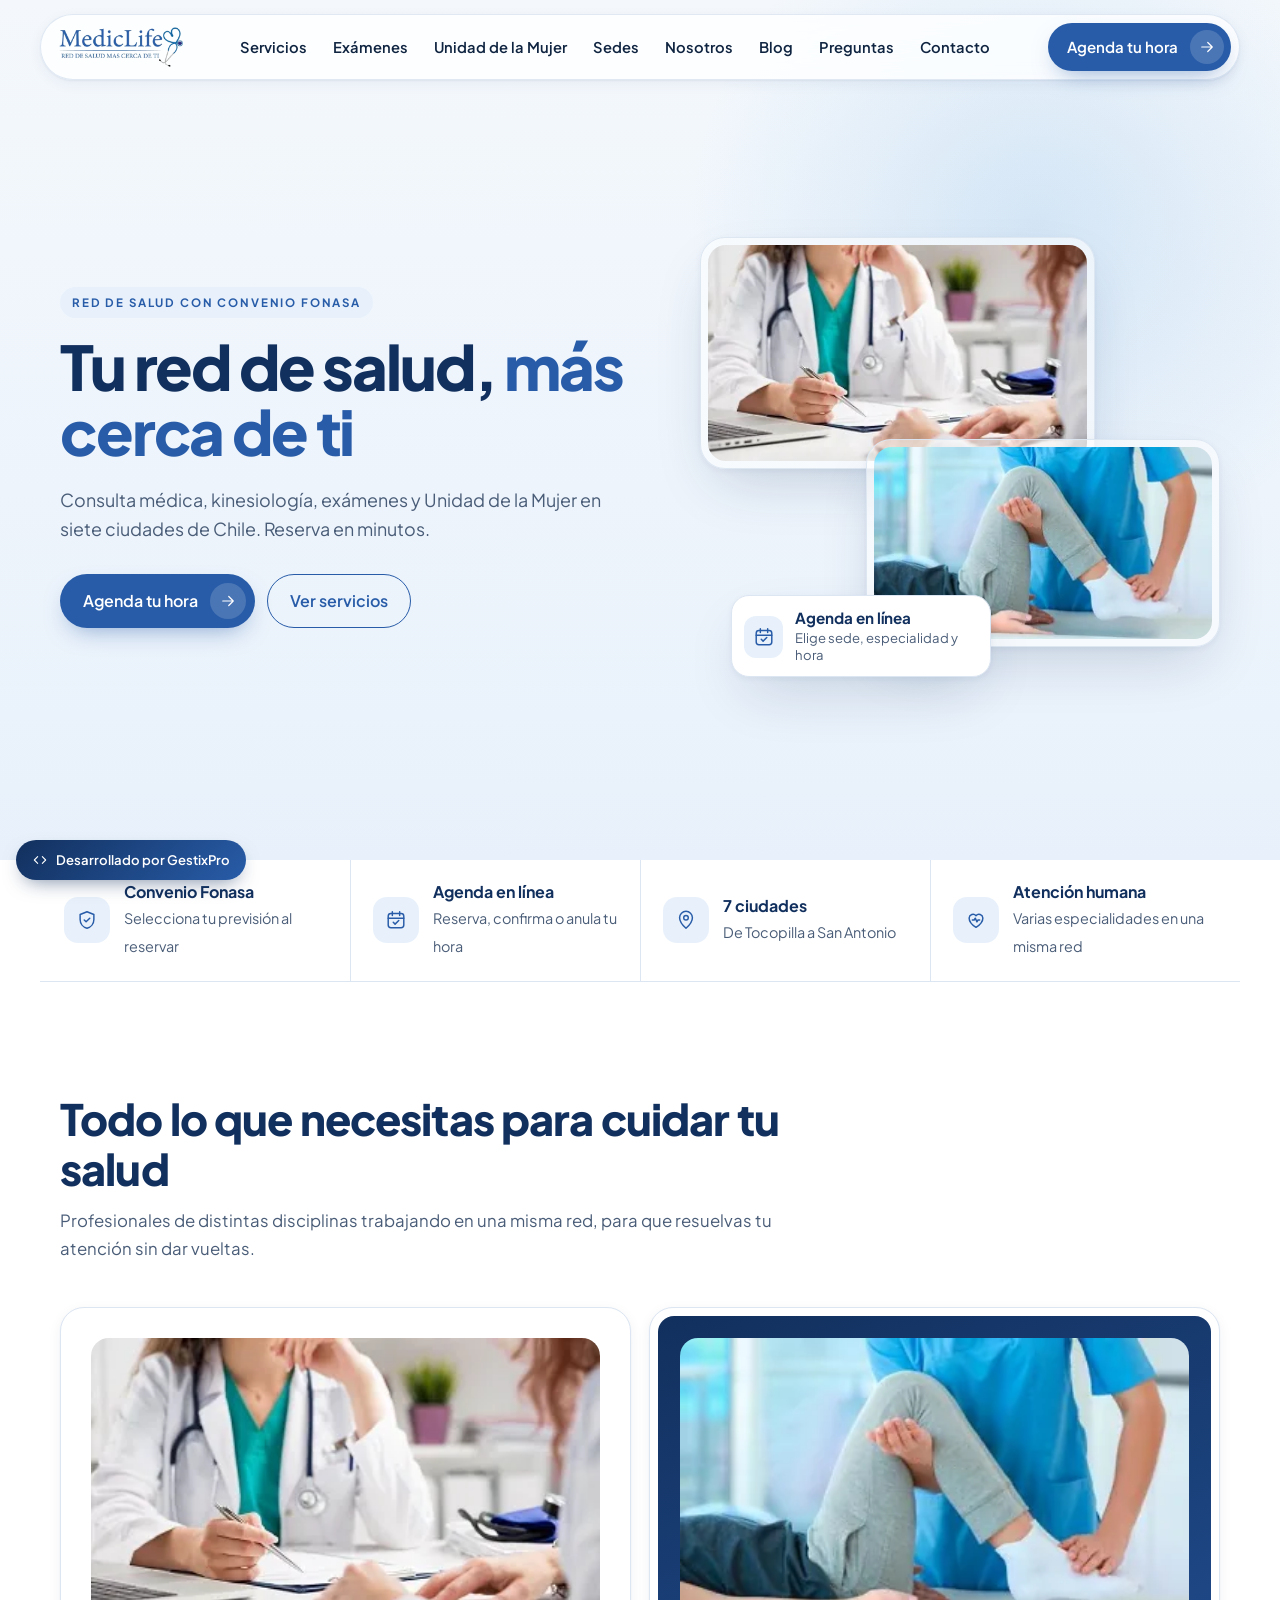
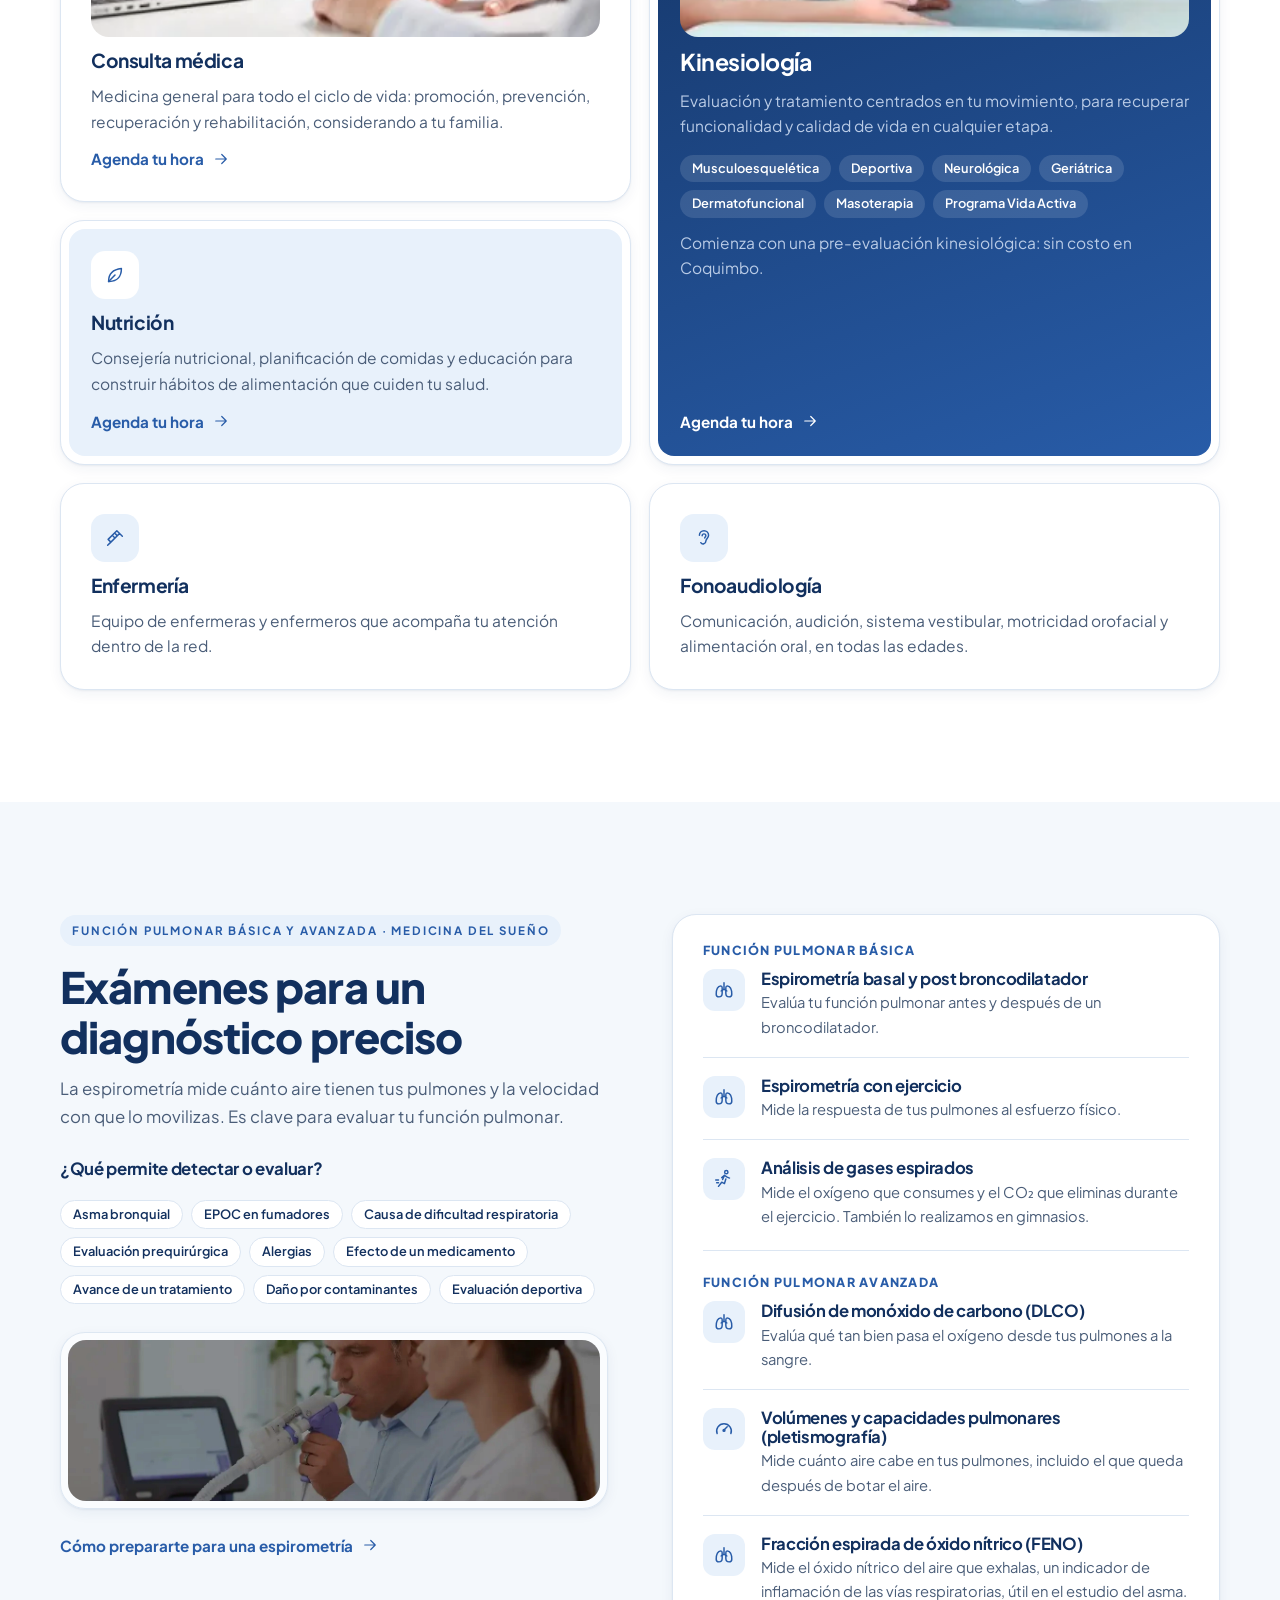
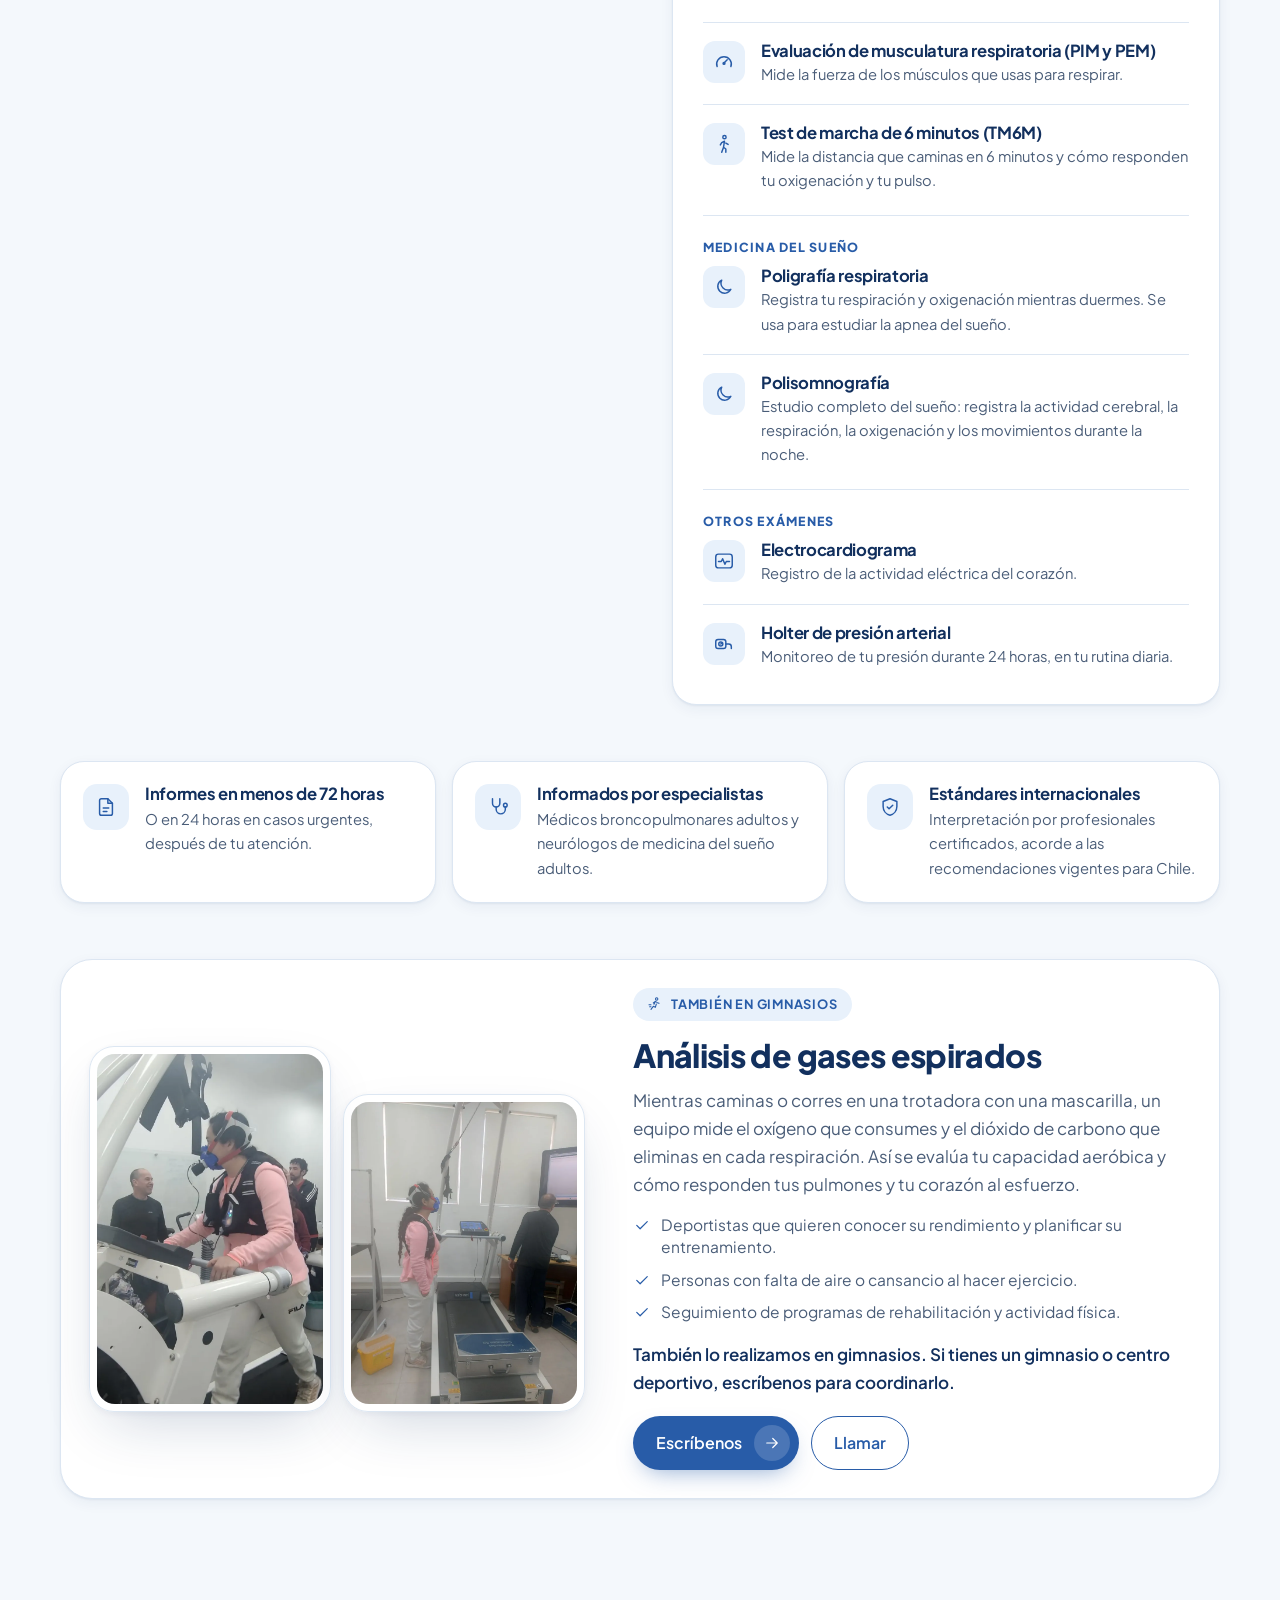
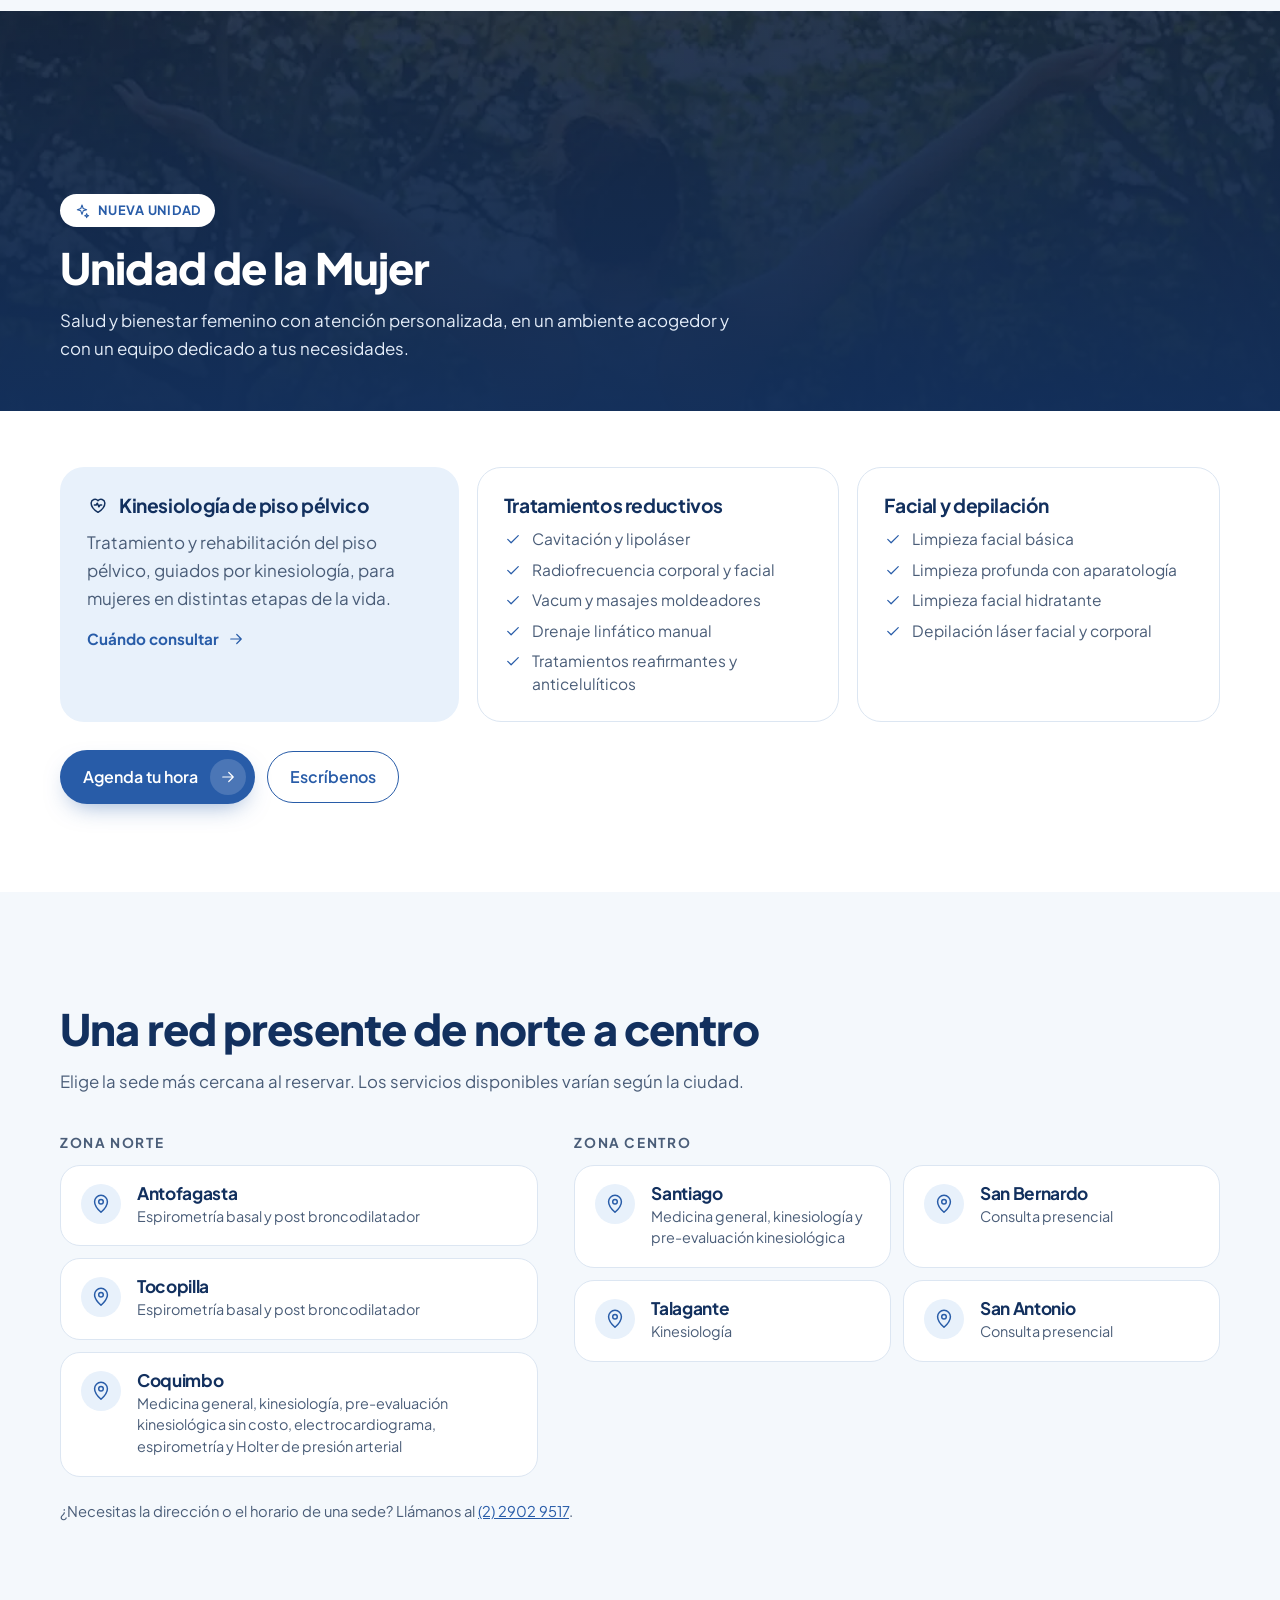
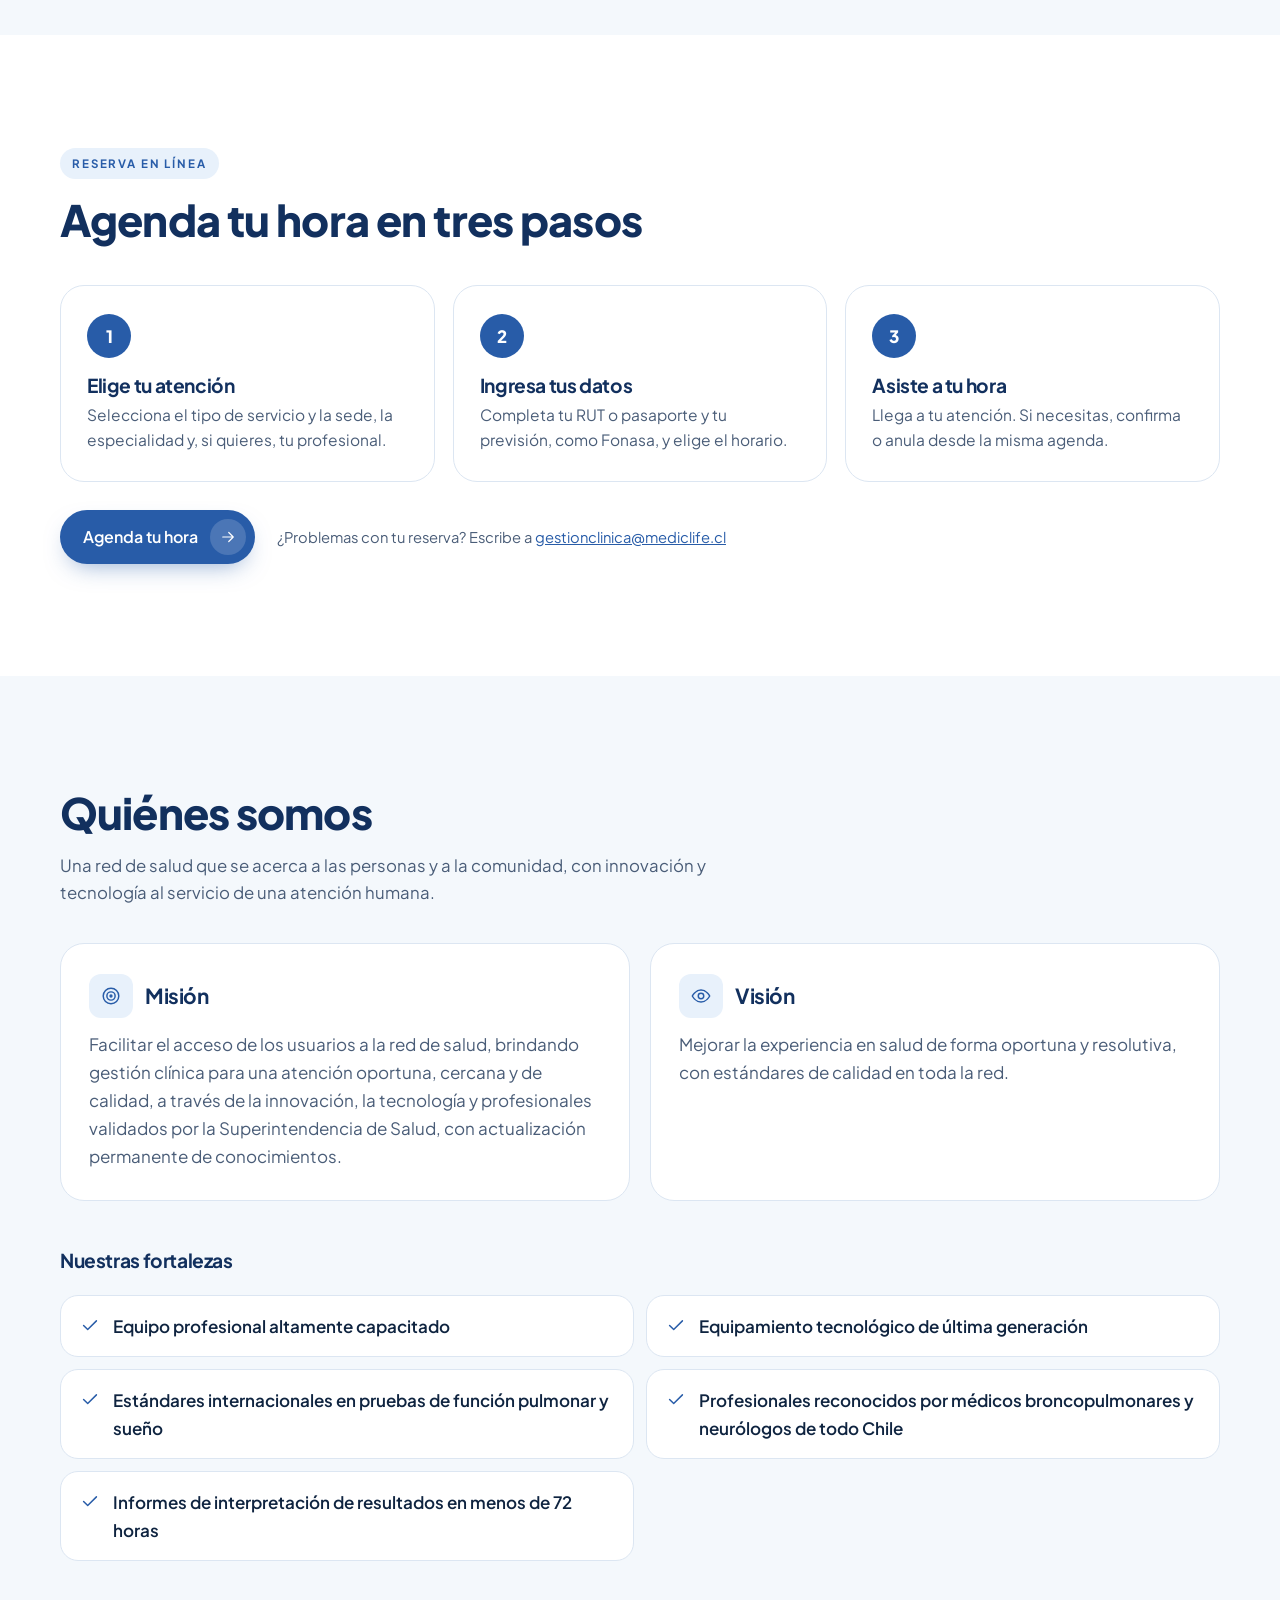
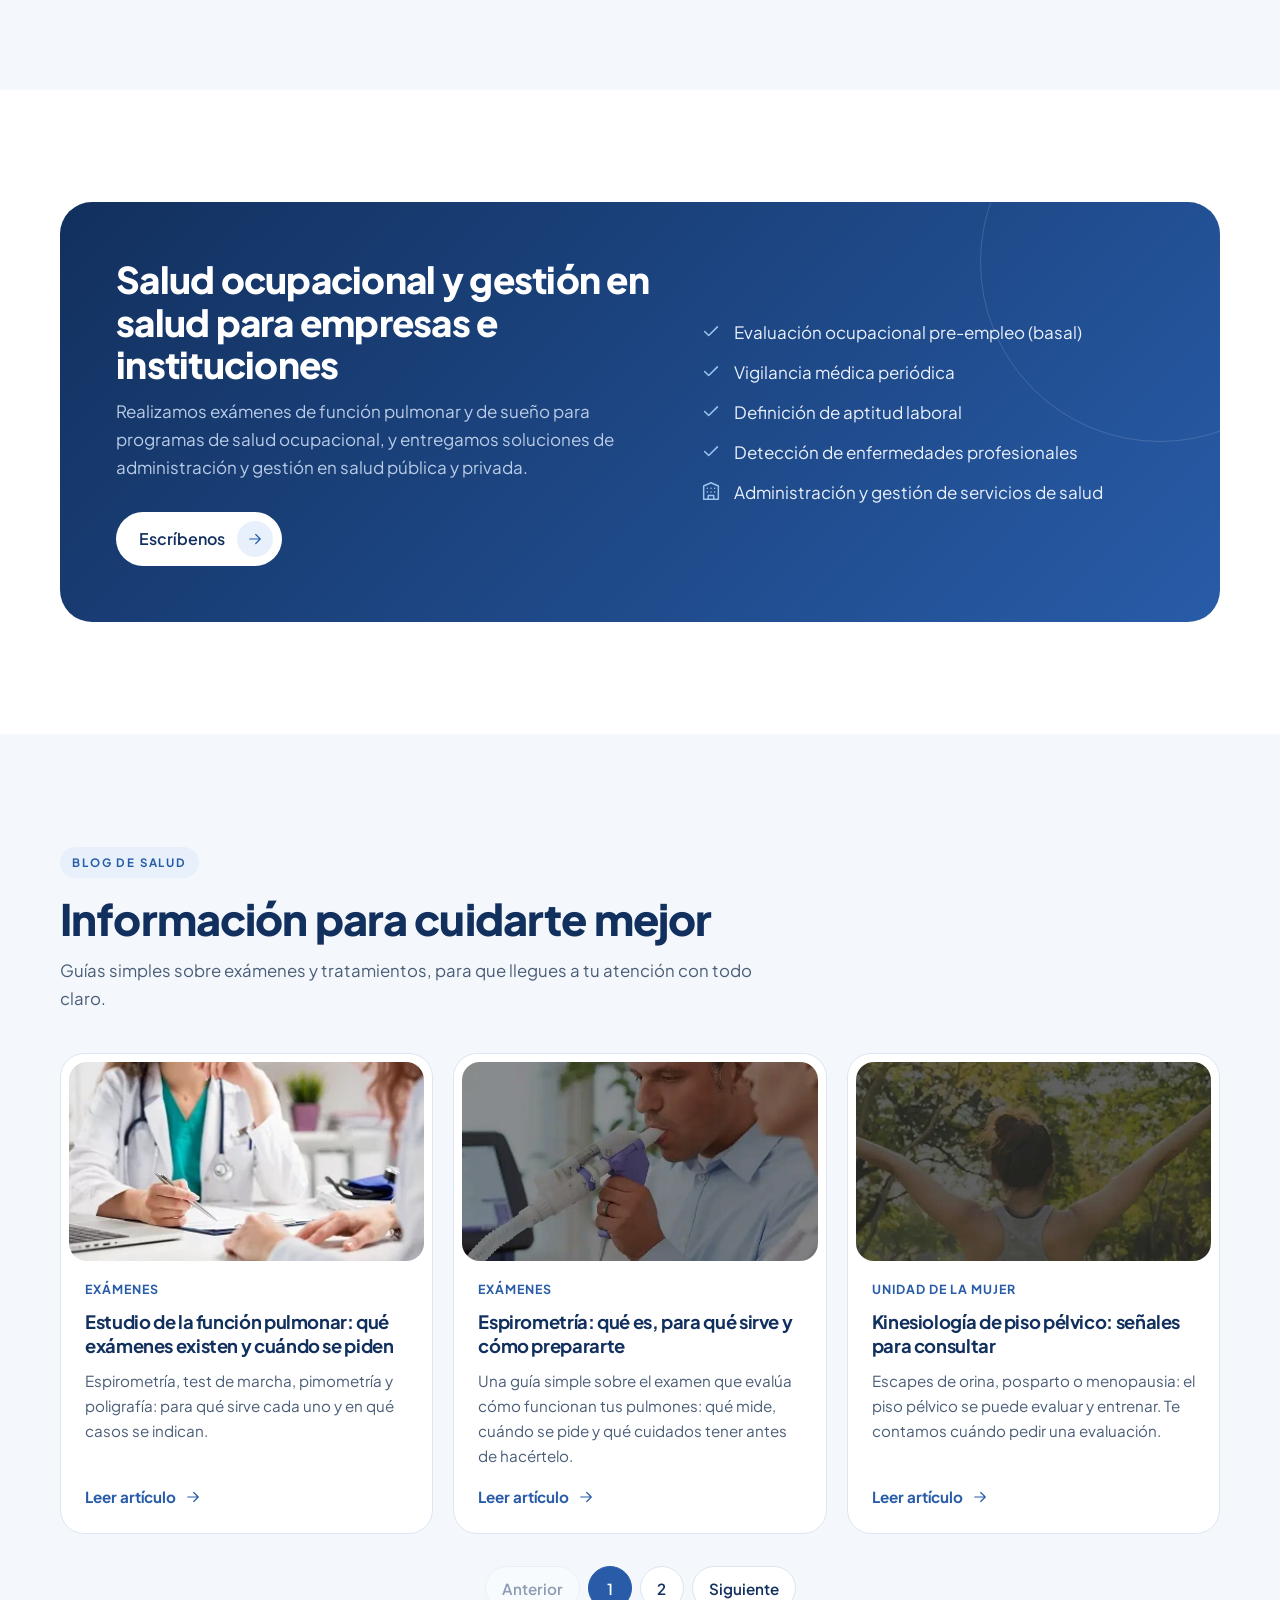
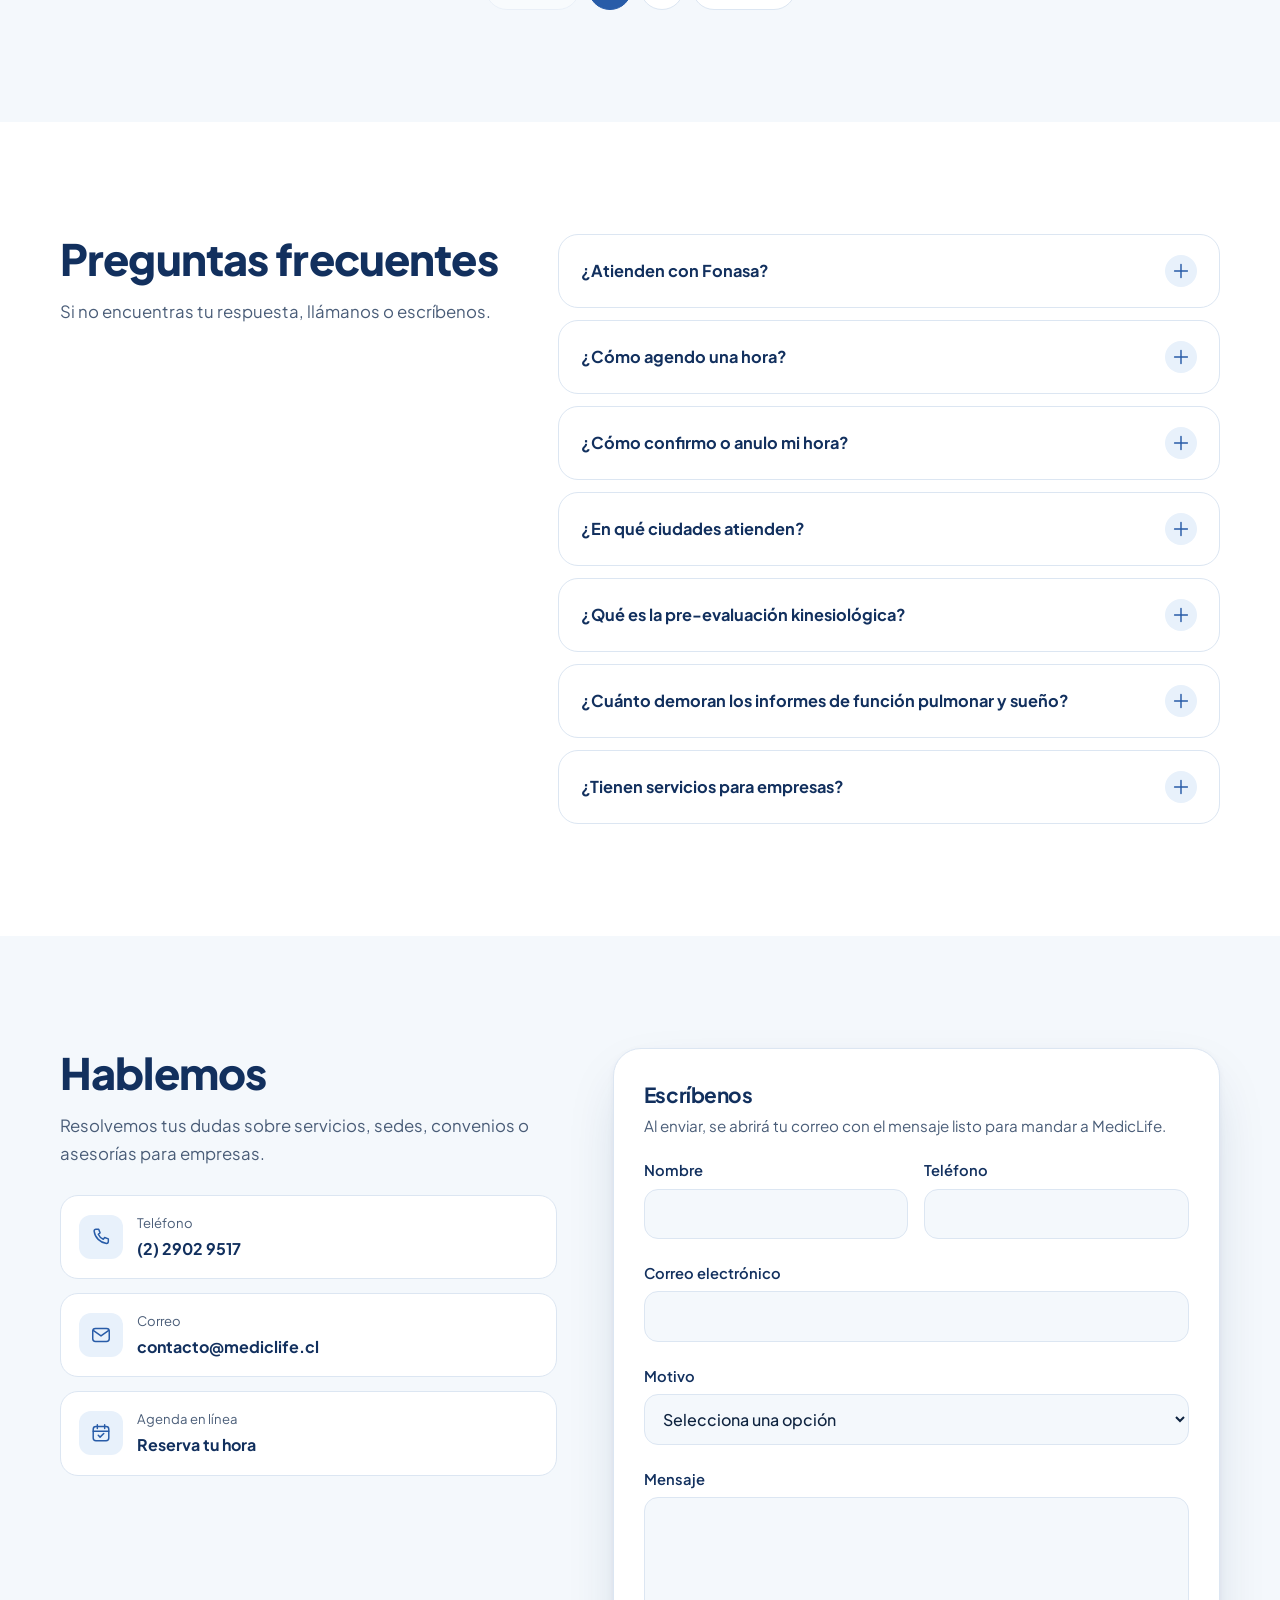
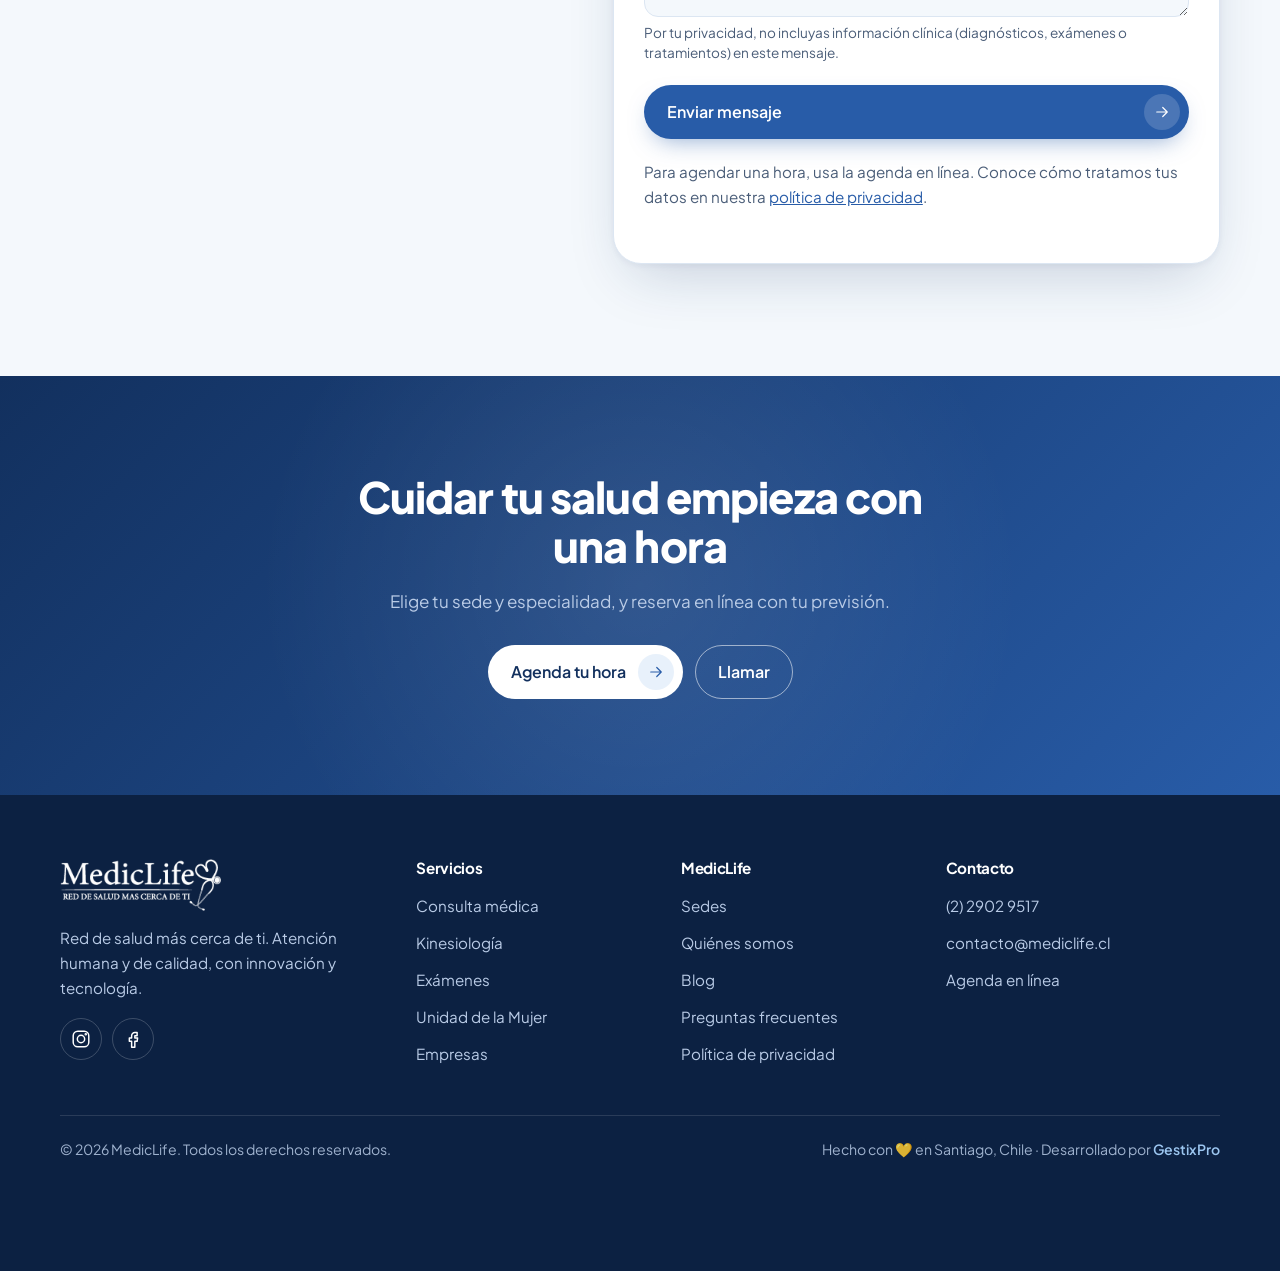
==== commit 99c20066: "Prestaciones actuales: función pulmonar básica y avanzada, sueño y salud ocupacional Quita toma de m" ====
--- a/index.html
+++ b/index.html
@@ -4,8 +4,8 @@
 <meta charset="UTF-8">
 <meta name="viewport" content="width=device-width, initial-scale=1">
 <title>MedicLife | Red de salud con Fonasa, kinesiología y exámenes en Chile</title>
-<meta name="description" content="MedicLife, red de salud más cerca de ti. Consulta médica, kinesiología, nutrición, fonoaudiología, espirometría y Unidad de la Mujer. Convenio Fonasa y agenda en línea.">
-<meta name="keywords" content="MedicLife, red de salud, centro médico, kinesiología, espirometría, piso pélvico, Fonasa, Holter de presión arterial, Coquimbo, Santiago, Antofagasta">
+<meta name="description" content="MedicLife, red de salud más cerca de ti. Consulta médica, kinesiología, función pulmonar básica y avanzada, estudios del sueño, salud ocupacional y Unidad de la Mujer. Convenio Fonasa y agenda en línea.">
+<meta name="keywords" content="MedicLife, red de salud, centro médico, kinesiología, espirometría, piso pélvico, Fonasa, Holter de presión arterial, función pulmonar, DLCO, pletismografía, FENO, polisomnografía, poligrafía, medicina del sueño, salud ocupacional, Coquimbo, Santiago, Antofagasta">
 <link rel="canonical" href="https://www.mediclife.cl/">
 <meta name="robots" content="index, follow">
 <meta name="theme-color" content="#285CA8">
@@ -44,7 +44,7 @@
   "telephone": "+56229029517",
   "email": "contacto@mediclife.cl",
   "areaServed": ["Santiago", "San Bernardo", "Talagante", "San Antonio", "Coquimbo", "Antofagasta", "Tocopilla"],
-  "medicalSpecialty": ["PrimaryCare", "PhysicalTherapy", "Pulmonary", "Gynecologic"],
+  "medicalSpecialty": ["PrimaryCare", "PhysicalTherapy", "Pulmonary", "Neurologic", "Gynecologic"],
   "sameAs": ["https://www.instagram.com/mediclife.chile", "https://www.facebook.com/mediclifechile"],
   "potentialAction": {
     "@type": "ReserveAction",
@@ -63,7 +63,8 @@
     {"@type": "Question", "name": "¿Cómo confirmo o anulo mi hora?", "acceptedAnswer": {"@type": "Answer", "text": "Desde la misma agenda en línea, en la opción para confirmar o anular citas. Si tienes problemas con tu reserva, escribe a gestionclinica@mediclife.cl."}},
     {"@type": "Question", "name": "¿En qué ciudades atiende MedicLife?", "acceptedAnswer": {"@type": "Answer", "text": "La agenda en línea tiene sedes en Santiago, San Bernardo, Talagante, San Antonio, Coquimbo, Antofagasta y Tocopilla. Los servicios disponibles varían según la sede."}},
     {"@type": "Question", "name": "¿Qué es la pre-evaluación kinesiológica?", "acceptedAnswer": {"@type": "Answer", "text": "Es una primera evaluación con un kinesiólogo para orientar tu tratamiento. En Coquimbo la agenda en línea la ofrece sin costo, y en Santiago también puedes reservarla."}},
-    {"@type": "Question", "name": "¿MedicLife ofrece servicios para empresas?", "acceptedAnswer": {"@type": "Answer", "text": "Sí. MedicLife entrega gestión y asesorías en salud para empresas e instituciones públicas y privadas."}}
+    {"@type": "Question", "name": "¿Cuánto demoran los informes de función pulmonar y sueño?", "acceptedAnswer": {"@type": "Answer", "text": "Los informes se entregan en menos de 72 horas después de la atención, o en 24 horas en casos urgentes. Los informan médicos broncopulmonares y neurólogos de medicina del sueño, ambos de adultos."}},
+    {"@type": "Question", "name": "¿MedicLife ofrece servicios para empresas?", "acceptedAnswer": {"@type": "Answer", "text": "Sí. MedicLife realiza exámenes para salud ocupacional (evaluación pre-empleo, vigilancia periódica, aptitud laboral y detección de enfermedades profesionales) y entrega gestión y asesorías en salud para empresas e instituciones públicas y privadas."}}
   ]
 }
 </script>
@@ -297,8 +298,20 @@
 .exam-list-core{border-radius:calc(var(--radius-card) - 8px);background:var(--bg);padding:10px 22px}
 .exam-item{display:flex;gap:16px;align-items:flex-start;padding:18px 0}
 .exam-item + .exam-item{border-top:1px solid var(--border)}
+.exam-group .exam-item:first-of-type{padding-top:12px}
 .exam-item .ic{width:42px;height:42px;border-radius:12px;background:var(--accent-soft);color:var(--primary);display:grid;place-items:center;flex:none}
 .exam-item h3{font-size:1.04rem}
+.exam-group + .exam-group{border-top:1px solid var(--border);margin-top:4px;padding-top:14px}
+.exam-group-t{font-size:.78rem!important;font-weight:800;letter-spacing:.1em;text-transform:uppercase;color:var(--primary);margin:10px 0 0}
+.report-band{margin-top:56px;display:grid;grid-template-columns:1fr;gap:16px}
+.report-band .rb{display:flex;gap:16px;align-items:flex-start;background:#fff;border:1px solid var(--border);border-radius:24px;padding:22px;box-shadow:var(--shadow-sm)}
+.report-band .ic{width:46px;height:46px;border-radius:14px;background:var(--accent-soft);color:var(--primary);display:grid;place-items:center;flex:none}
+.report-band h3{font-size:1.04rem}.report-band p{font-size:.92rem;color:var(--text-muted);margin-top:4px}
+@media (min-width:900px){.report-band{grid-template-columns:repeat(3,1fr)}}
+.strengths{margin-top:24px;display:grid;grid-template-columns:1fr;gap:12px;list-style:none;padding:0}
+.strengths li{display:flex;gap:12px;align-items:flex-start;background:#fff;border:1px solid var(--border);border-radius:18px;padding:16px 18px;font-weight:600}
+.strengths li .ico{color:var(--primary);flex:none;margin-top:2px}
+@media (min-width:768px){.strengths{grid-template-columns:1fr 1fr}}
 .gas-band{margin-top:56px;display:grid;grid-template-columns:1fr;gap:32px;align-items:center;background:#fff;border:1px solid var(--border);border-radius:32px;padding:22px;box-shadow:var(--shadow-sm)}
 .gas-photos{position:relative;display:grid;grid-template-columns:1fr 1fr;gap:12px}
 .gas-photos img{aspect-ratio:3/4;object-fit:cover}
@@ -506,9 +519,8 @@
   .b-consulta{grid-column:span 3}
   .b-kine{grid-column:span 3;grid-row:span 2}
   .b-nutri{grid-column:span 3}
-  .b-enfer{grid-column:span 2}
-  .b-fono{grid-column:span 2}
-  .b-muestras{grid-column:span 2}
+  .b-enfer{grid-column:span 3}
+  .b-fono{grid-column:span 3}
   .steps{grid-template-columns:repeat(3,1fr)}
   .about-grid{grid-template-columns:1fr 1fr}
   .empresas{grid-template-columns:1.2fr 1fr;padding:56px}
@@ -543,6 +555,8 @@
   .reveal{opacity:1;transform:none}
 }
 </style>
+<!-- Verificación de dominio en Meta: reemplaza CODIGO y quita los signos de comentario.
+<meta name="facebook-domain-verification" content="CODIGO"> -->
 </head>
 <body>
 <a class="skip-link" href="#contenido">Saltar al contenido</a>
@@ -706,14 +720,6 @@
             <p>Comunicación, audición, sistema vestibular, motricidad orofacial y alimentación oral, en todas las edades.</p>
           </div>
         </article>
-
-        <article class="tile b-muestras reveal reveal-d2">
-          <div class="tile-core">
-            <span class="tile-icon"><svg class="ico"><use href="#i-drop"/></svg></span>
-            <h3>Toma de muestras</h3>
-            <p>Toma de muestras para tus exámenes, dentro de la misma red de atención.</p>
-          </div>
-        </article>
       </div>
     </div>
   </section>
@@ -722,7 +728,7 @@
   <section class="section section-alt" id="examenes" aria-labelledby="exam-title">
     <div class="container exam-grid">
       <div class="reveal">
-        <span class="eyebrow">Laboratorio de función pulmonar</span>
+        <span class="eyebrow">Función pulmonar básica y avanzada · Medicina del sueño</span>
         <h2 id="exam-title">Exámenes para un diagnóstico preciso</h2>
         <p class="lead">La espirometría mide cuánto aire tienen tus pulmones y la velocidad con que lo movilizas. Es clave para evaluar tu función pulmonar.</p>
         <h3 style="margin-top:28px;font-size:1.05rem">¿Qué permite detectar o evaluar?</h3>
@@ -734,18 +740,35 @@
       </div>
       <div class="exam-list reveal reveal-d1">
         <div class="exam-list-core">
-          <div class="exam-item"><span class="ic"><svg class="ico"><use href="#i-lungs"/></svg></span><div><h3>Espirometría basal y post broncodilatador</h3><p>Evalúa tu función pulmonar antes y después de un broncodilatador.</p></div></div>
-          <div class="exam-item"><span class="ic"><svg class="ico"><use href="#i-lungs"/></svg></span><div><h3>Espirometría con ejercicio</h3><p>Mide la respuesta de tus pulmones al esfuerzo físico.</p></div></div>
-          <div class="exam-item"><span class="ic"><svg class="ico"><use href="#i-run"/></svg></span><div><h3>Análisis de gases espirados</h3><p>Mide el oxígeno que consumes y el CO₂ que eliminas durante el ejercicio. También lo realizamos en gimnasios.</p></div></div>
-          <div class="exam-item"><span class="ic"><svg class="ico"><use href="#i-walk"/></svg></span><div><h3>Test de marcha</h3><p>Evalúa tu capacidad funcional al caminar.</p></div></div>
-          <div class="exam-item"><span class="ic"><svg class="ico"><use href="#i-gauge"/></svg></span><div><h3>Pimometría (PIM-PEM)</h3><p>Mide la fuerza de tus músculos respiratorios.</p></div></div>
-          <div class="exam-item"><span class="ic"><svg class="ico"><use href="#i-ecg"/></svg></span><div><h3>Electrocardiograma</h3><p>Registro de la actividad eléctrica del corazón.</p></div></div>
-          <div class="exam-item"><span class="ic"><svg class="ico"><use href="#i-bp"/></svg></span><div><h3>Holter de presión arterial</h3><p>Monitoreo de tu presión durante 24 horas, en tu rutina diaria.</p></div></div>
-          <div class="exam-item"><span class="ic"><svg class="ico"><use href="#i-moon"/></svg></span><div><h3>Poligrafía</h3><p>Estudio respiratorio durante el sueño.</p></div></div>
+          <div class="exam-group"><h3 class="exam-group-t">Función pulmonar básica</h3>
+            <div class="exam-item"><span class="ic"><svg class="ico"><use href="#i-lungs"/></svg></span><div><h3>Espirometría basal y post broncodilatador</h3><p>Evalúa tu función pulmonar antes y después de un broncodilatador.</p></div></div>
+            <div class="exam-item"><span class="ic"><svg class="ico"><use href="#i-lungs"/></svg></span><div><h3>Espirometría con ejercicio</h3><p>Mide la respuesta de tus pulmones al esfuerzo físico.</p></div></div>
+            <div class="exam-item"><span class="ic"><svg class="ico"><use href="#i-run"/></svg></span><div><h3>Análisis de gases espirados</h3><p>Mide el oxígeno que consumes y el CO₂ que eliminas durante el ejercicio. También lo realizamos en gimnasios.</p></div></div>
+          </div>
+          <div class="exam-group"><h3 class="exam-group-t">Función pulmonar avanzada</h3>
+            <div class="exam-item"><span class="ic"><svg class="ico"><use href="#i-lungs"/></svg></span><div><h3>Difusión de monóxido de carbono (DLCO)</h3><p>Evalúa qué tan bien pasa el oxígeno desde tus pulmones a la sangre.</p></div></div>
+            <div class="exam-item"><span class="ic"><svg class="ico"><use href="#i-gauge"/></svg></span><div><h3>Volúmenes y capacidades pulmonares (pletismografía)</h3><p>Mide cuánto aire cabe en tus pulmones, incluido el que queda después de botar el aire.</p></div></div>
+            <div class="exam-item"><span class="ic"><svg class="ico"><use href="#i-lungs"/></svg></span><div><h3>Fracción espirada de óxido nítrico (FENO)</h3><p>Mide el óxido nítrico del aire que exhalas, un indicador de inflamación de las vías respiratorias, útil en el estudio del asma.</p></div></div>
+            <div class="exam-item"><span class="ic"><svg class="ico"><use href="#i-gauge"/></svg></span><div><h3>Evaluación de musculatura respiratoria (PIM y PEM)</h3><p>Mide la fuerza de los músculos que usas para respirar.</p></div></div>
+            <div class="exam-item"><span class="ic"><svg class="ico"><use href="#i-walk"/></svg></span><div><h3>Test de marcha de 6 minutos (TM6M)</h3><p>Mide la distancia que caminas en 6 minutos y cómo responden tu oxigenación y tu pulso.</p></div></div>
+          </div>
+          <div class="exam-group"><h3 class="exam-group-t">Medicina del sueño</h3>
+            <div class="exam-item"><span class="ic"><svg class="ico"><use href="#i-moon"/></svg></span><div><h3>Poligrafía respiratoria</h3><p>Registra tu respiración y oxigenación mientras duermes. Se usa para estudiar la apnea del sueño.</p></div></div>
+            <div class="exam-item"><span class="ic"><svg class="ico"><use href="#i-moon"/></svg></span><div><h3>Polisomnografía</h3><p>Estudio completo del sueño: registra la actividad cerebral, la respiración, la oxigenación y los movimientos durante la noche.</p></div></div>
+          </div>
+          <div class="exam-group"><h3 class="exam-group-t">Otros exámenes</h3>
+            <div class="exam-item"><span class="ic"><svg class="ico"><use href="#i-ecg"/></svg></span><div><h3>Electrocardiograma</h3><p>Registro de la actividad eléctrica del corazón.</p></div></div>
+            <div class="exam-item"><span class="ic"><svg class="ico"><use href="#i-bp"/></svg></span><div><h3>Holter de presión arterial</h3><p>Monitoreo de tu presión durante 24 horas, en tu rutina diaria.</p></div></div>
+          </div>
         </div>
       </div>
     </div>
     <div class="container">
+      <div class="report-band reveal">
+        <div class="rb"><span class="ic"><svg class="ico"><use href="#i-file"/></svg></span><div><h3>Informes en menos de 72 horas</h3><p>O en 24 horas en casos urgentes, después de tu atención.</p></div></div>
+        <div class="rb"><span class="ic"><svg class="ico"><use href="#i-steth"/></svg></span><div><h3>Informados por especialistas</h3><p>Médicos broncopulmonares adultos y neurólogos de medicina del sueño adultos.</p></div></div>
+        <div class="rb"><span class="ic"><svg class="ico"><use href="#i-shield"/></svg></span><div><h3>Estándares internacionales</h3><p>Interpretación por profesionales certificados, acorde a las recomendaciones vigentes para Chile.</p></div></div>
+      </div>
       <div class="gas-band reveal">
         <div class="gas-photos">
           <div class="bezel gas-a"><img src="assets/img/gases-espirados.webp" alt="Paciente con mascarilla de análisis de gases caminando en trotadora mientras el equipo la monitorea" width="890" height="1200" loading="lazy"></div>
@@ -872,15 +895,21 @@
       <div class="about-grid">
         <article class="about-card reveal">
           <h3><span class="ic"><svg class="ico"><use href="#i-target"/></svg></span>Misión</h3>
-          <p>Facilitamos el acceso a los usuarios a nuestra red de salud, brindando una atención humana y de calidad, a través de la innovación y la tecnología, entregando alternativas de servicio de forma integral.</p>
-          <p>Además, entregamos soluciones integrales de salud con calidad técnica y de servicio, enfocándonos en administración y gestión en salud pública y privada.</p>
+          <p>Facilitar el acceso de los usuarios a la red de salud, brindando gestión clínica para una atención oportuna, cercana y de calidad, a través de la innovación, la tecnología y profesionales validados por la Superintendencia de Salud, con actualización permanente de conocimientos.</p>
         </article>
         <article class="about-card reveal reveal-d1">
           <h3><span class="ic"><svg class="ico"><use href="#i-eye"/></svg></span>Visión</h3>
-          <p>Satisfacer las necesidades de nuestros usuarios de forma integral, incorporando estrategias innovadoras y entregando un servicio oportuno, resolutivo y de calidad, acercándonos a las personas y a la comunidad.</p>
-          <p>Mejorar la experiencia en salud, contribuyendo a la comodidad, tiempo y bienestar de las personas.</p>
+          <p>Mejorar la experiencia en salud de forma oportuna y resolutiva, con estándares de calidad en toda la red.</p>
         </article>
       </div>
+      <h3 class="reveal" style="margin-top:48px;font-size:1.2rem">Nuestras fortalezas</h3>
+      <ul class="strengths reveal">
+        <li><svg class="ico"><use href="#i-check"/></svg>Equipo profesional altamente capacitado</li>
+        <li><svg class="ico"><use href="#i-check"/></svg>Equipamiento tecnológico de última generación</li>
+        <li><svg class="ico"><use href="#i-check"/></svg>Estándares internacionales en pruebas de función pulmonar y sueño</li>
+        <li><svg class="ico"><use href="#i-check"/></svg>Profesionales reconocidos por médicos broncopulmonares y neurólogos de todo Chile</li>
+        <li><svg class="ico"><use href="#i-check"/></svg>Informes de interpretación de resultados en menos de 72 horas</li>
+      </ul>
     </div>
   </section>
 
@@ -889,14 +918,16 @@
     <div class="container">
       <div class="empresas reveal">
         <div>
-          <h2 id="emp-title">Gestión y asesoría en salud para empresas e instituciones</h2>
-          <p>Entregamos soluciones integrales de salud con calidad técnica y de servicio, con foco en la administración y gestión en salud pública y privada.</p>
+          <h2 id="emp-title">Salud ocupacional y gestión en salud para empresas e instituciones</h2>
+          <p>Realizamos exámenes de función pulmonar y de sueño para programas de salud ocupacional, y entregamos soluciones de administración y gestión en salud pública y privada.</p>
           <div class="hero-ctas"><a class="btn btn-light" href="#contacto">Escríbenos<span class="btn-ico"><svg class="ico"><use href="#i-arrow"/></svg></span></a></div>
         </div>
         <ul>
-          <li><svg class="ico"><use href="#i-building"/></svg>Para empresas e instituciones públicas y privadas</li>
-          <li><svg class="ico"><use href="#i-check"/></svg>Administración y gestión de servicios de salud</li>
-          <li><svg class="ico"><use href="#i-check"/></svg>Respaldo de una red con presencia en siete ciudades</li>
+          <li><svg class="ico"><use href="#i-check"/></svg>Evaluación ocupacional pre-empleo (basal)</li>
+          <li><svg class="ico"><use href="#i-check"/></svg>Vigilancia médica periódica</li>
+          <li><svg class="ico"><use href="#i-check"/></svg>Definición de aptitud laboral</li>
+          <li><svg class="ico"><use href="#i-check"/></svg>Detección de enfermedades profesionales</li>
+          <li><svg class="ico"><use href="#i-building"/></svg>Administración y gestión de servicios de salud</li>
         </ul>
       </div>
     </div>
@@ -996,7 +1027,7 @@
 <p>El profesional definirá qué examen corresponde según tus síntomas y antecedentes.</p>
 
 <h4 id="pulmon-mediclife">Función pulmonar en MedicLife</h4>
-<p>El Laboratorio de Función Pulmonar de MedicLife realiza espirometría basal y post broncodilatador, espirometría con ejercicio, análisis de gases espirados, test de marcha y pimometría, además de poligrafía. Según la agenda en línea, la espirometría está disponible en <strong>Antofagasta, Tocopilla y Coquimbo</strong>. Para conocer la disponibilidad de los demás exámenes en tu ciudad, llámanos al <a href="tel:+56229029517">(2) 2902 9517</a>.</p>
+<p>El Laboratorio de Función Pulmonar de MedicLife realiza función pulmonar básica (espirometría basal y post broncodilatador, espirometría con ejercicio y análisis de gases espirados) y avanzada (difusión de monóxido de carbono o DLCO, pletismografía, FENO, evaluación de musculatura respiratoria PIM y PEM, y test de marcha de 6 minutos), además de estudios del sueño (poligrafía respiratoria y polisomnografía). Los informes se entregan en menos de 72 horas. Según la agenda en línea, la espirometría está disponible en <strong>Antofagasta, Tocopilla y Coquimbo</strong>. Para conocer la disponibilidad de los demás exámenes en tu ciudad, llámanos al <a href="tel:+56229029517">(2) 2902 9517</a>.</p>
 
 <h4 id="pulmon-lectura">Lectura complementaria</h4>
 <p>Si quieres profundizar en el tema, la revista de Bupa publicó un reportaje sobre laboratorios de función respiratoria y los exámenes que se usan para estudiar el asma, la EPOC, las alergias y la apnea del sueño.</p>
@@ -1059,7 +1090,7 @@
 </ul>
 
 <h4 id="espiro-mediclife">Espirometría en MedicLife</h4>
-<p>El Laboratorio de Función Pulmonar de MedicLife realiza espirometría basal y post broncodilatador, espirometría con ejercicio, test de marcha y pimometría. Según la agenda en línea, la espirometría está disponible en <strong>Antofagasta, Tocopilla y Coquimbo</strong>.</p>
+<p>El Laboratorio de Función Pulmonar de MedicLife realiza espirometría basal y post broncodilatador, espirometría con ejercicio y análisis de gases espirados, además de exámenes de función pulmonar avanzada como DLCO, pletismografía, FENO, PIM y PEM, y test de marcha de 6 minutos. Según la agenda en línea, la espirometría está disponible en <strong>Antofagasta, Tocopilla y Coquimbo</strong>.</p>
           </div>
           <p class="reader-note"><strong>Importante:</strong> este artículo entrega información general y no reemplaza la evaluación de un profesional de la salud. Ante cualquier síntoma o duda, consulta con tu médico.</p>
           <div class="reader-actions">
@@ -1188,7 +1219,8 @@
         <div class="faq-item"><button class="faq-q" type="button" aria-expanded="false">¿Cómo confirmo o anulo mi hora?<span class="pm"><svg class="ico"><use href="#i-plus"/></svg></span></button><div class="faq-a" role="region"><div><p>Desde la misma agenda en línea, en la opción para confirmar o anular citas. Si tienes problemas con tu reserva, escribe a gestionclinica@mediclife.cl.</p></div></div></div>
         <div class="faq-item"><button class="faq-q" type="button" aria-expanded="false">¿En qué ciudades atienden?<span class="pm"><svg class="ico"><use href="#i-plus"/></svg></span></button><div class="faq-a" role="region"><div><p>Santiago, San Bernardo, Talagante, San Antonio, Coquimbo, Antofagasta y Tocopilla. Los servicios varían según la sede; revisa la sección Sedes.</p></div></div></div>
         <div class="faq-item"><button class="faq-q" type="button" aria-expanded="false">¿Qué es la pre-evaluación kinesiológica?<span class="pm"><svg class="ico"><use href="#i-plus"/></svg></span></button><div class="faq-a" role="region"><div><p>Es una primera evaluación con un kinesiólogo para orientar tu tratamiento. En Coquimbo es sin costo, y en Santiago también puedes reservarla.</p></div></div></div>
-        <div class="faq-item"><button class="faq-q" type="button" aria-expanded="false">¿Tienen servicios para empresas?<span class="pm"><svg class="ico"><use href="#i-plus"/></svg></span></button><div class="faq-a" role="region"><div><p>Sí. Entregamos gestión y asesorías en salud para empresas e instituciones públicas y privadas. Escríbenos desde el formulario de contacto.</p></div></div></div>
+        <div class="faq-item"><button class="faq-q" type="button" aria-expanded="false">¿Cuánto demoran los informes de función pulmonar y sueño?<span class="pm"><svg class="ico"><use href="#i-plus"/></svg></span></button><div class="faq-a" role="region"><div><p>Los informes se entregan en menos de 72 horas después de la atención, o en 24 horas en casos urgentes. Los informan médicos broncopulmonares y neurólogos de medicina del sueño, ambos de adultos.</p></div></div></div>
+        <div class="faq-item"><button class="faq-q" type="button" aria-expanded="false">¿Tienen servicios para empresas?<span class="pm"><svg class="ico"><use href="#i-plus"/></svg></span></button><div class="faq-a" role="region"><div><p>Sí. Realizamos exámenes para salud ocupacional (evaluación pre-empleo, vigilancia periódica, aptitud laboral y detección de enfermedades profesionales) y entregamos gestión y asesorías en salud para empresas e instituciones públicas y privadas. Escríbenos desde el formulario de contacto.</p></div></div></div>
       </div>
     </div>
   </section>
@@ -1222,10 +1254,10 @@
               <option>Nutrición</option>
               <option>Enfermería</option>
               <option>Fonoaudiología</option>
-              <option>Toma de muestras</option>
               <option>Unidad de la Mujer</option>
               <option>Exámenes y función pulmonar</option>
-              <option>Empresas e instituciones</option>
+              <option>Estudios del sueño</option>
+              <option>Salud ocupacional y empresas</option>
               <option>Otro</option>
             </select><span class="err" aria-live="polite"></span></div>
           <div class="field"><label for="f-msg">Mensaje</label><textarea id="f-msg" name="mensaje" required aria-describedby="f-msg-help"></textarea><span class="help" id="f-msg-help">Por tu privacidad, no incluyas información clínica (diagnósticos, exámenes o tratamientos) en este mensaje.</span><span class="err" aria-live="polite"></span></div>
@@ -1297,7 +1329,8 @@
 <li>Nombre de la empresa, en el caso de consultas de empresas e instituciones.</li>
 <li>El motivo de tu consulta y la información que incluyas voluntariamente en tu mensaje.</li>
 </ul>
-<p>Este sitio no utiliza cookies de seguimiento ni herramientas de analítica o publicidad. Como ocurre con cualquier sitio web, el servicio de alojamiento registra datos técnicos de la conexión (como la dirección IP, el navegador y la fecha de visita) para entregar el sitio y protegerlo frente a abusos.</p>
+<p data-tracking="on" hidden>Si aceptas las cookies de medición, también tratamos identificadores del navegador y de cookies, y las páginas visitadas y acciones en el sitio (por ejemplo, hacer clic en la agenda o enviar el formulario). Como ocurre con cualquier sitio web, el servicio de alojamiento registra datos técnicos de la conexión (como la dirección IP, el navegador y la fecha de visita) para entregar el sitio y protegerlo frente a abusos.</p>
+<p data-tracking="off">Este sitio no utiliza cookies de seguimiento ni herramientas de analítica o publicidad. Como ocurre con cualquier sitio web, el servicio de alojamiento registra datos técnicos de la conexión (como la dirección IP, el navegador y la fecha de visita) para entregar el sitio y protegerlo frente a abusos.</p>
 
 <h4 id="pp-finalidades">3. Finalidades del tratamiento</h4>
 <ul>
@@ -1307,6 +1340,7 @@
 <li>Gestionar la relación contractual cuando contrates nuestros servicios.</li>
 <li>Mantener el funcionamiento y la seguridad del sitio web.</li>
 </ul>
+<ul data-tracking="on" hidden><li>Medir el resultado de nuestros anuncios y mostrarte publicidad relevante en otras plataformas, solo si lo aceptas en el aviso de cookies.</li></ul>
 <p>No usaremos tus datos para finalidades incompatibles con las aquí informadas.</p>
 
 <h4 id="pp-base">4. Base legal del tratamiento</h4>
@@ -1325,7 +1359,8 @@
 <p>Solo te enviaremos comunicaciones comerciales cuando exista una base legal válida. Puedes pedir dejar de recibirlas en cualquier momento, mediante el mecanismo incluido en cada mensaje o escribiéndonos.</p>
 
 <h4 id="pp-cookies">9. Cookies</h4>
-<p>Este sitio no instala cookies propias ni de terceros con fines de analítica o publicidad. Si en el futuro incorporamos herramientas que las usen, actualizaremos esta política y te pediremos tu consentimiento antes de activar cookies no esenciales.</p>
+<p data-tracking="off">Este sitio no instala cookies propias ni de terceros con fines de analítica o publicidad. Si en el futuro incorporamos herramientas que las usen, actualizaremos esta política y te pediremos tu consentimiento antes de activar cookies no esenciales.</p>
+<div data-tracking="on" hidden><p>Si aceptas en el aviso de cookies, este sitio activa estas herramientas de medición y publicidad:</p><ul><li data-tracking="meta" hidden><strong>Meta Pixel</strong> (Meta Platforms): mide las visitas y acciones en el sitio, como un contacto, para evaluar y mejorar nuestros anuncios en Facebook e Instagram.</li><li data-tracking="gads" hidden><strong>Google Ads</strong> (Google LLC): mide las visitas y conversiones que llegan desde nuestros anuncios en Google.</li><li data-tracking="ga" hidden><strong>Google Analytics</strong> (Google LLC): mide de forma estadística cómo se usa el sitio.</li></ul><p>Estas herramientas instalan cookies y envían a esos proveedores datos como tu dirección IP, identificadores del navegador y las páginas o acciones que realizas en el sitio. No les enviamos tu nombre, correo, teléfono, el contenido de tus mensajes ni el servicio que consultas. Si rechazas, no se activan. Tu elección y otras preferencias del sitio se guardan en el almacenamiento local de tu navegador, y puedes cambiar tu elección cuando quieras en «Preferencias de cookies», al pie de la página.</p></div>
 
 <h4 id="pp-terceros">10. Proveedores y transferencias internacionales</h4>
 <p>Para operar el sitio y prestar nuestros servicios usamos proveedores que tratan datos por cuenta de MedicLife, solo en la medida necesaria:</p>
@@ -1333,6 +1368,7 @@
 <li>Alojamiento del sitio web: GitHub Pages (GitHub, Inc.), con servidores fuera de Chile.</li>
 <li>Correo electrónico corporativo.</li>
 <li>Plataforma de agendamiento en línea (SACMED).</li>
+<li data-tracking="meta" hidden>Meta Platforms (Meta Pixel), solo si aceptas las cookies de medición; trata los datos fuera de Chile.</li><li data-tracking="google" hidden>Google LLC (Google Ads o Google Analytics), solo si aceptas las cookies de medición; trata los datos fuera de Chile.</li>
 </ul>
 <p>Cuando los datos se traten o transfieran fuera de Chile, lo haremos conforme a la legislación aplicable y con las garantías correspondientes. Las redes sociales enlazadas (Instagram y Facebook) se rigen por sus propias políticas de privacidad.</p>
 
@@ -1616,5 +1652,157 @@
   });
 })();
 </script>
+
+<!-- ===== Publicidad y medición (GestixPro) =====
+Para activar la publicidad, pega los IDs en TRACKING.
+Con todos los IDs vacíos no se carga ningún script externo ni se muestra el aviso de cookies,
+y la política de privacidad muestra la versión "sin cookies" automáticamente.
+Eventos: PageView, Lead (formulario), Contact (WhatsApp y teléfono), Schedule (agenda externa),
+ViewContent (sección de oferta) e InitiateCheckout (enlaces de compra). Marca enlaces o secciones
+con data-track="schedule" | "checkout" | "offer" si no se detectan solos. -->
+<script>
+window.TRACKING = {
+  metaPixelId: '',            // Meta Pixel (Facebook/Instagram), ej. '123456789012345'
+  googleTagId: '',            // Google Analytics 4, ej. 'G-XXXXXXX'
+  googleAdsId: '',            // Google Ads, ej. 'AW-123456789'
+  googleAdsLeadLabel: '',     // etiqueta de la conversión de contacto
+  googleAdsCheckoutLabel: ''  // etiqueta de la conversión de clic en comprar
+};
+</script>
+<div id="tk-banner" role="region" aria-label="Aviso de cookies" hidden>
+  <p id="tk-text"></p>
+  <div class="tk-btns"><button type="button" data-tk="deny">Rechazar</button><button type="button" data-tk="accept">Aceptar</button></div>
+</div>
+<style id="tk-style">
+[data-tracking][hidden]{display:none!important}
+#tk-banner{--tk-a:#285CA8;position:fixed;left:16px;right:16px;bottom:16px;z-index:2147482000;max-width:520px;margin:0;padding:18px 18px 16px;background:#fff;color:#1f2430;border-radius:16px;box-shadow:0 18px 50px -12px rgba(0,0,0,.45);font-family:inherit;font-size:15px;line-height:1.55;text-align:left}
+#tk-banner[hidden]{display:none}
+#tk-banner p{margin:0 0 14px;color:#3b4250;font-size:15px}
+#tk-banner a{color:var(--tk-a);text-decoration:underline;text-underline-offset:2px}
+#tk-banner .tk-btns{display:flex;gap:10px}
+#tk-banner button{flex:1 1 0;min-height:44px;padding:10px 16px;border-radius:10px;border:2px solid var(--tk-a);background:var(--tk-a);color:#fff;font-weight:700;font-size:15px;line-height:1.2;font-family:inherit;cursor:pointer}
+#tk-banner button:focus-visible,.tk-prefs:focus-visible{outline:3px solid var(--tk-a);outline-offset:2px}
+.tk-prefs{background:none;border:0;padding:0;margin:0 0 0 12px;color:inherit;font:inherit;text-decoration:underline;text-underline-offset:2px;cursor:pointer}
+@media (prefers-reduced-motion:no-preference){#tk-banner:not([hidden]){animation:tkIn .4s cubic-bezier(.16,1,.3,1) both}}
+@keyframes tkIn{from{opacity:0;transform:translateY(16px)}to{opacity:1;transform:none}}
+</style>
+<script id="tk-script">
+(function(){
+  var T = window.TRACKING || {};
+  var hasMeta = !!T.metaPixelId, hasGA = !!T.googleTagId, hasAds = !!T.googleAdsId;
+  var hasG = hasGA || hasAds, on = hasMeta || hasG;
+  var KEY = 'gx-consent', loaded = false, POLICY = '#politica-de-privacidad';
+
+  function get(){ try { return localStorage.getItem(KEY); } catch(e){ return null; } }
+  function set(v){ try { localStorage.setItem(KEY, v); } catch(e){} }
+
+  // Política de privacidad: muestra solo los bloques que corresponden
+  document.querySelectorAll('[data-tracking]').forEach(function(el){
+    var k = el.getAttribute('data-tracking');
+    var show = k === 'on' ? on : k === 'off' ? !on : k === 'meta' ? hasMeta : k === 'google' ? hasG : k === 'ga' ? hasGA : k === 'gads' ? hasAds : false;
+    el.hidden = !show;
+  });
+
+  // Parámetros de campaña hacia el checkout (Hotmart u otras plataformas)
+  var CHECKOUT = /(^|\.)(hotmart\.com|kiwify\.com(\.br)?|eduzz\.com|monetizze\.com\.br|braip\.com)$/i;
+  var SCHEDULE = /(^|\.)(novacaribe\.com|calendly\.com|agendapro\.com|reservo\.cl|encuadrado\.com|doctoralia\.cl|setmore\.com|booksy\.com|simplybook\.me|cal\.com)$/i;
+  function host(a){ try { return new URL(a.href, location.href).hostname; } catch(e){ return ''; } }
+  function isCheckout(a){ return a.getAttribute('data-track') === 'checkout' || CHECKOUT.test(host(a)); }
+  function isSchedule(a){ return a.getAttribute('data-track') === 'schedule' || SCHEDULE.test(host(a)); }
+  function forward(a){
+    try {
+      var src = new URLSearchParams(location.search), url = new URL(a.href, location.href);
+      var keys = ['utm_source','utm_medium','utm_campaign','utm_term','utm_content','src','sck'];
+      if (get() === 'granted') keys.push('gclid','fbclid');
+      keys.forEach(function(k){ var v = src.get(k); if (v && !url.searchParams.has(k)) url.searchParams.set(k, v); });
+      a.href = url.toString();
+    } catch(e){}
+  }
+  if (location.search) document.querySelectorAll('a[href]').forEach(function(a){ if (isCheckout(a)) forward(a); });
+
+  if (!on) return;
+
+  // Carga de scripts, solo con consentimiento
+  function load(){
+    if (loaded) return; loaded = true;
+    if (hasG) {
+      window.dataLayer = window.dataLayer || [];
+      window.gtag = function(){ dataLayer.push(arguments); };
+      gtag('consent', 'default', { ad_storage:'denied', ad_user_data:'denied', ad_personalization:'denied', analytics_storage:'denied' });
+      gtag('consent', 'update', { ad_storage:'granted', ad_user_data:'granted', ad_personalization:'granted', analytics_storage:'granted' });
+      var s = document.createElement('script'); s.async = true;
+      s.src = 'https://www.googletagmanager.com/gtag/js?id=' + encodeURIComponent(T.googleTagId || T.googleAdsId);
+      document.head.appendChild(s);
+      gtag('js', new Date());
+      if (hasGA) gtag('config', T.googleTagId);
+      if (hasAds) gtag('config', T.googleAdsId);
+    }
+    if (hasMeta) {
+      !function(f,b,e,v,n,t,s){if(f.fbq)return;n=f.fbq=function(){n.callMethod?n.callMethod.apply(n,arguments):n.queue.push(arguments)};if(!f._fbq)f._fbq=n;n.push=n;n.loaded=!0;n.version='2.0';n.queue=[];t=b.createElement(e);t.async=!0;t.src=v;s=b.getElementsByTagName(e)[0];s.parentNode.insertBefore(t,s)}(window,document,'script','https://connect.facebook.net/en_US/fbevents.js');
+      fbq('init', T.metaPixelId);
+      fbq('track', 'PageView');
+    }
+  }
+
+  // Eventos (sin datos personales ni detalle del servicio consultado)
+  var GA_NAME = { Lead:'generate_lead', Contact:'contact', Schedule:'schedule', ViewContent:'view_item', InitiateCheckout:'begin_checkout' };
+  var lastEv = {};
+  function track(name, label){
+    if (!loaded) return;
+    var now = Date.now(); if (lastEv[name] && now - lastEv[name] < 1500) return; lastEv[name] = now;
+    if (hasMeta && window.fbq) fbq('track', name);
+    if (hasG && window.gtag) {
+      gtag('event', GA_NAME[name]);
+      if (hasAds && label) gtag('event', 'conversion', { send_to: T.googleAdsId + '/' + label });
+    }
+  }
+  document.addEventListener('click', function(e){
+    var a = e.target.closest && e.target.closest('a[href]'); if (!a) return;
+    var h = a.getAttribute('href') || '';
+    if (isCheckout(a)) { forward(a); track('InitiateCheckout', T.googleAdsCheckoutLabel); }
+    else if (isSchedule(a)) track('Schedule', T.googleAdsLeadLabel);
+    else if (/^tel:/i.test(h) || /(wa\.me|whatsapp\.com)/i.test(h)) track('Contact', T.googleAdsLeadLabel);
+  }, true);
+  document.addEventListener('submit', function(e){
+    var f = e.target; if (!f || f.getAttribute('data-track') === 'none') return;
+    if (f.checkValidity && !f.checkValidity()) return;
+    track('Lead', T.googleAdsLeadLabel);
+  }, true);
+  if ('IntersectionObserver' in window) {
+    var offer = document.querySelector('[data-track="offer"], #precios, #precio, #oferta, #planes, #pricing');
+    if (offer) { var io = new IntersectionObserver(function(en){ if (en[0].isIntersecting && loaded) { track('ViewContent'); io.disconnect(); } }, { threshold: .35 }); io.observe(offer); }
+  }
+
+  // Aviso de cookies
+  var banner = document.getElementById('tk-banner'), text = document.getElementById('tk-text');
+  var who = [hasMeta ? 'Meta' : '', hasG ? 'Google' : ''].filter(Boolean).join(' y ');
+  text.innerHTML = 'Usamos cookies de medición y publicidad (' + who + ') solo si las aceptas. Nos ayudan a saber qué anuncios funcionan. Más información en la <a href="' + POLICY + '" id="tk-policy">Política de privacidad</a>.';
+  document.getElementById('tk-policy').addEventListener('click', function(e){
+    if (POLICY.charAt(0) !== '#') return;
+    var opener = Array.prototype.find.call(document.querySelectorAll('a[href="#politica-de-privacidad"]'), function(x){ return x.id !== 'tk-policy'; });
+    if (opener) { e.preventDefault(); opener.click(); }
+  });
+  function show(){ banner.hidden = false; }
+  banner.addEventListener('click', function(e){
+    var b = e.target.closest('[data-tk]'); if (!b) return;
+    var was = get(), v = b.getAttribute('data-tk') === 'accept' ? 'granted' : 'denied';
+    set(v); banner.hidden = true;
+    if (v === 'granted') { load(); document.querySelectorAll('a[href]').forEach(function(a){ if (isCheckout(a)) forward(a); }); }
+    else if (was === 'granted') location.reload();
+  });
+
+  // Enlace "Preferencias de cookies" junto a la política en el pie de página
+  var foot = document.querySelector('footer');
+  if (foot) {
+    var pp = foot.querySelector('a[href="#politica-de-privacidad"], [data-pp-open], a[href$="privacidad.html"]');
+    var btn = document.createElement('button'); btn.type = 'button'; btn.className = 'tk-prefs'; btn.textContent = 'Preferencias de cookies';
+    btn.addEventListener('click', show);
+    if (pp && pp.parentNode) pp.parentNode.insertBefore(btn, pp.nextSibling); else foot.appendChild(btn);
+  }
+
+  var c = get();
+  if (c === 'granted') load(); else if (c !== 'denied') show();
+})();
+</script>
 </body>
 </html>
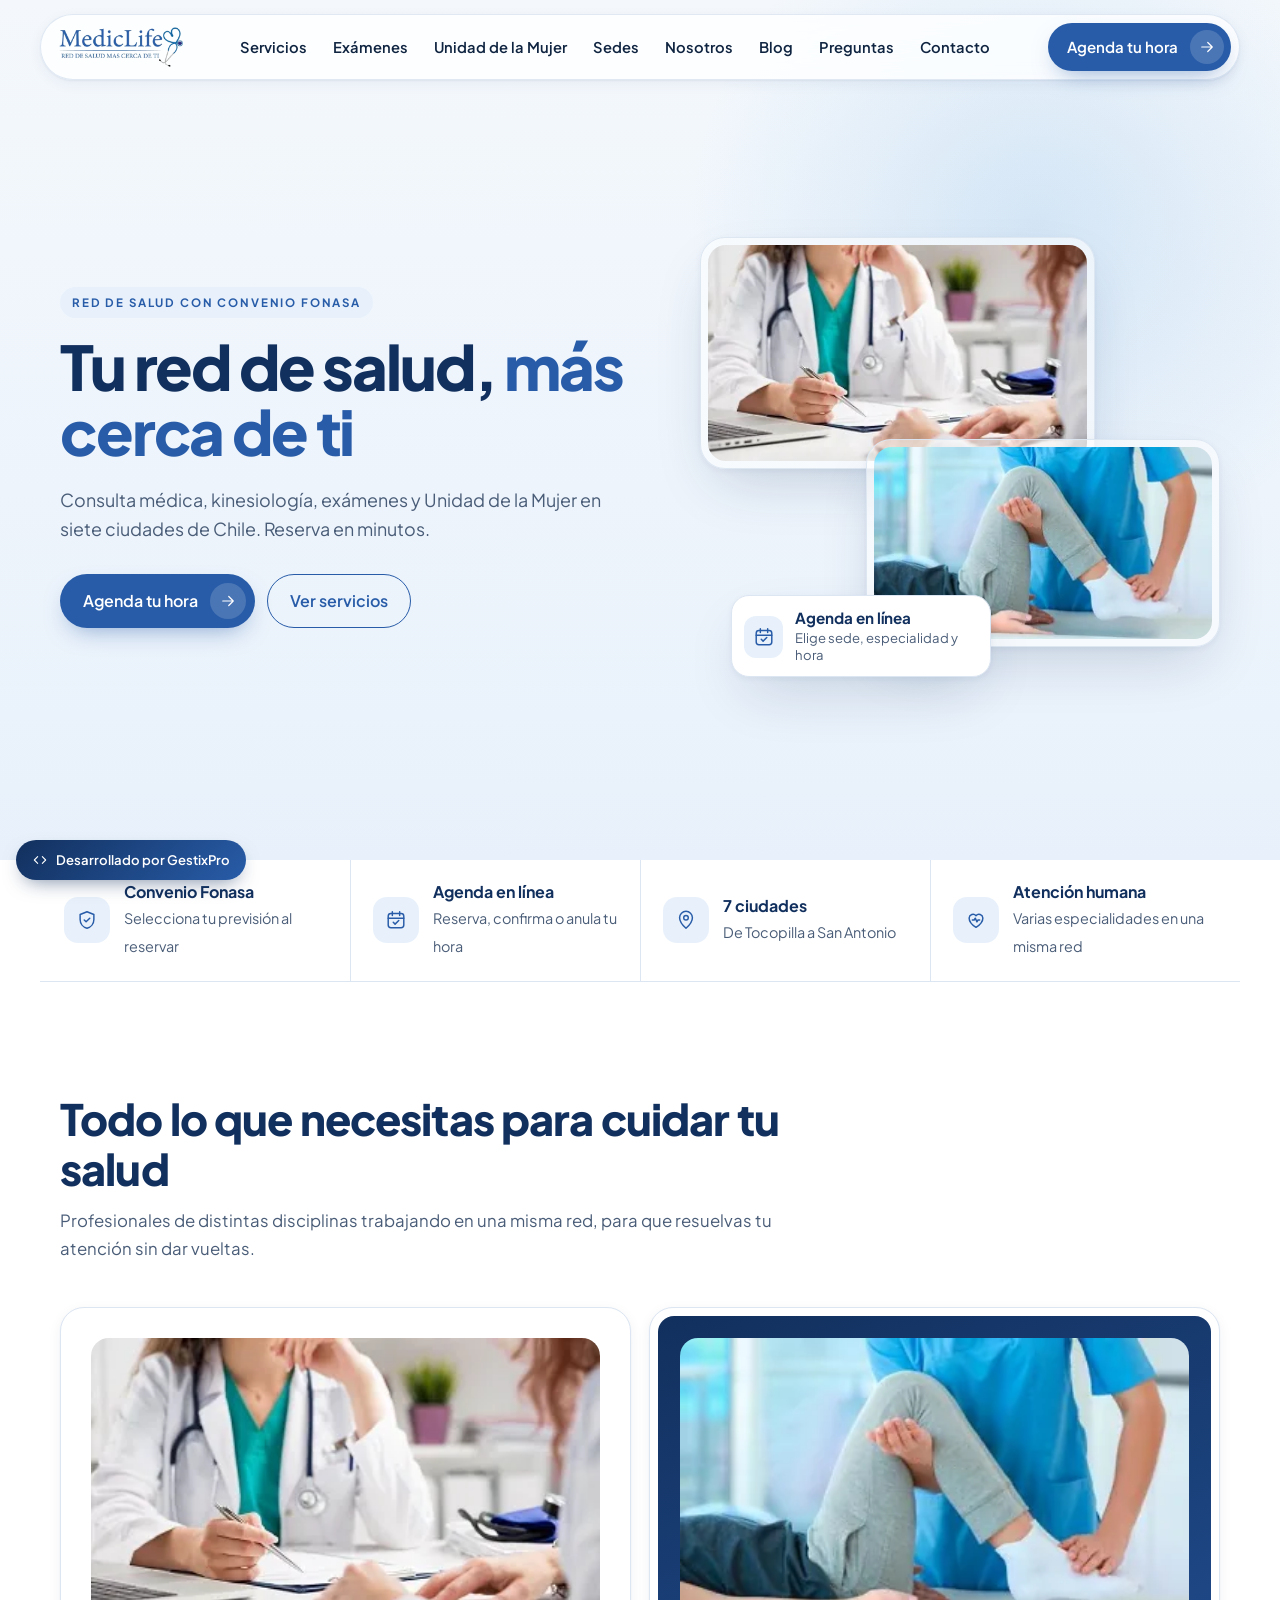
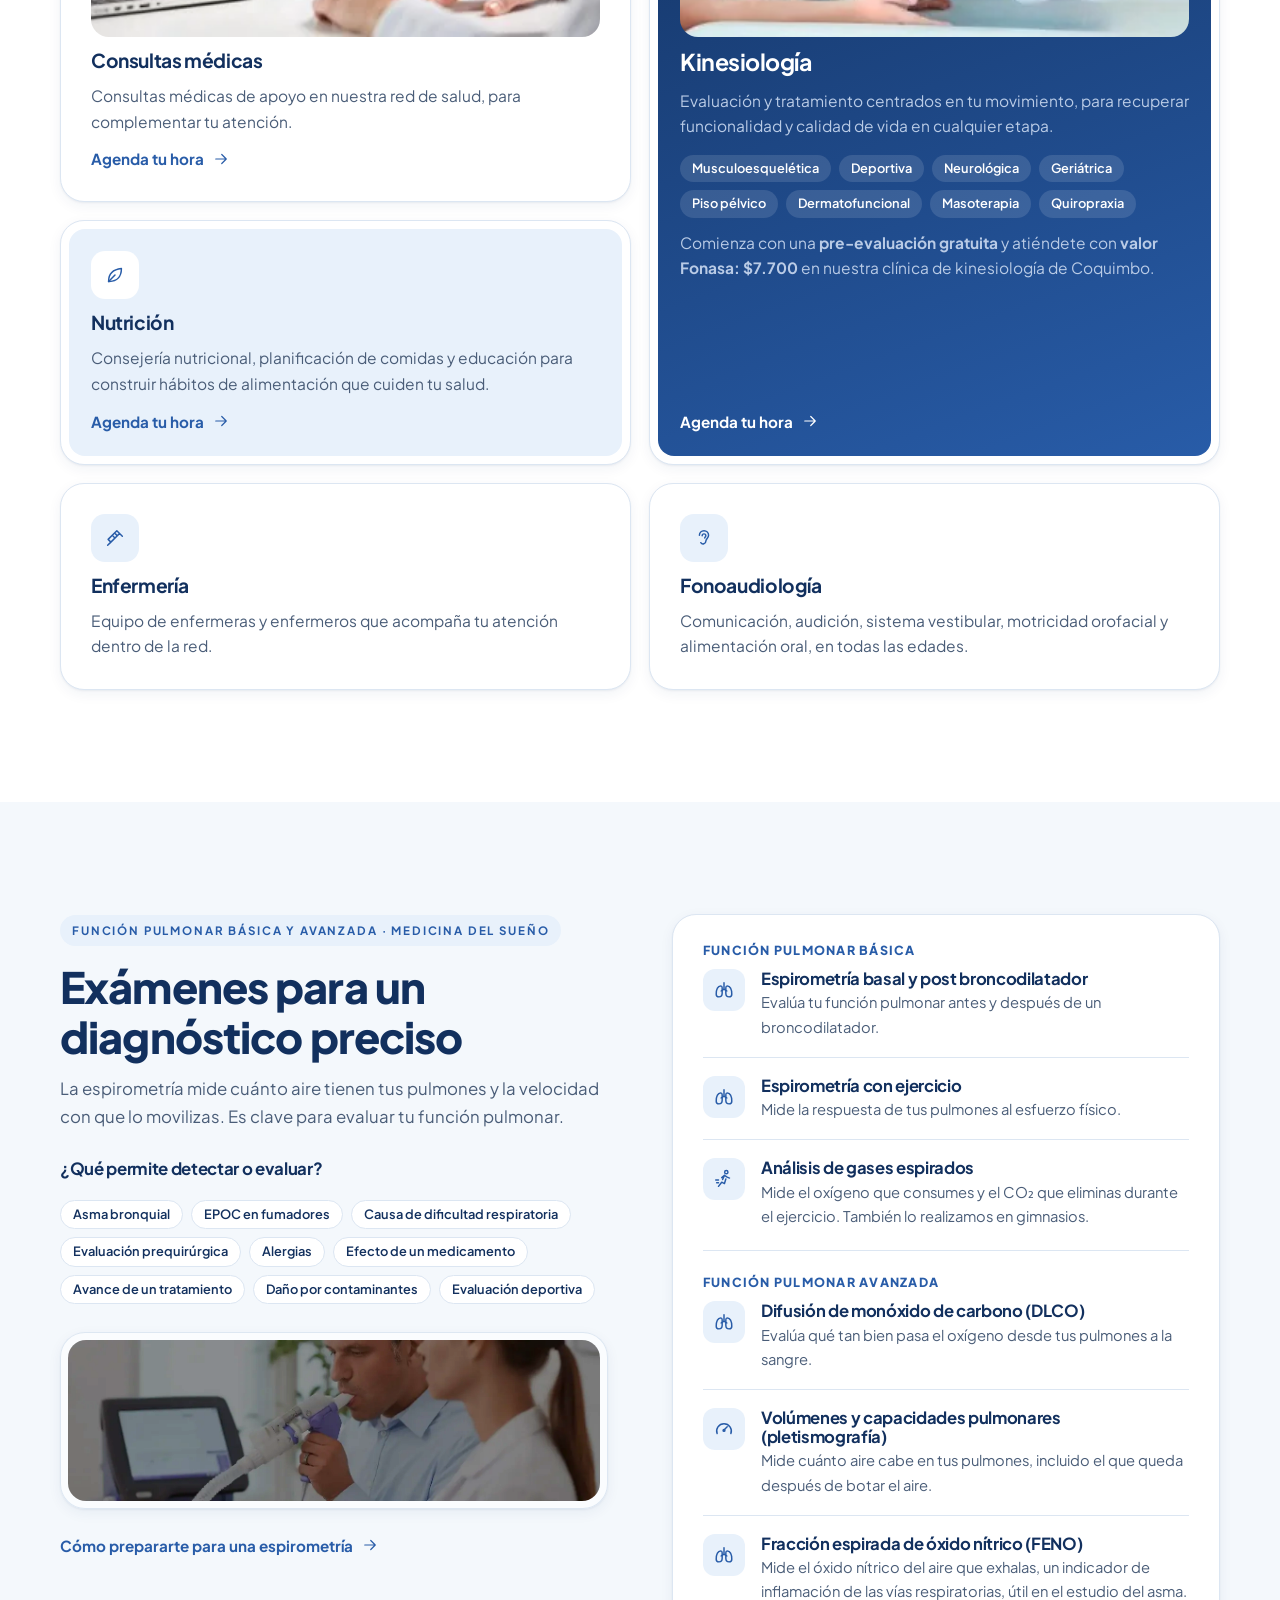
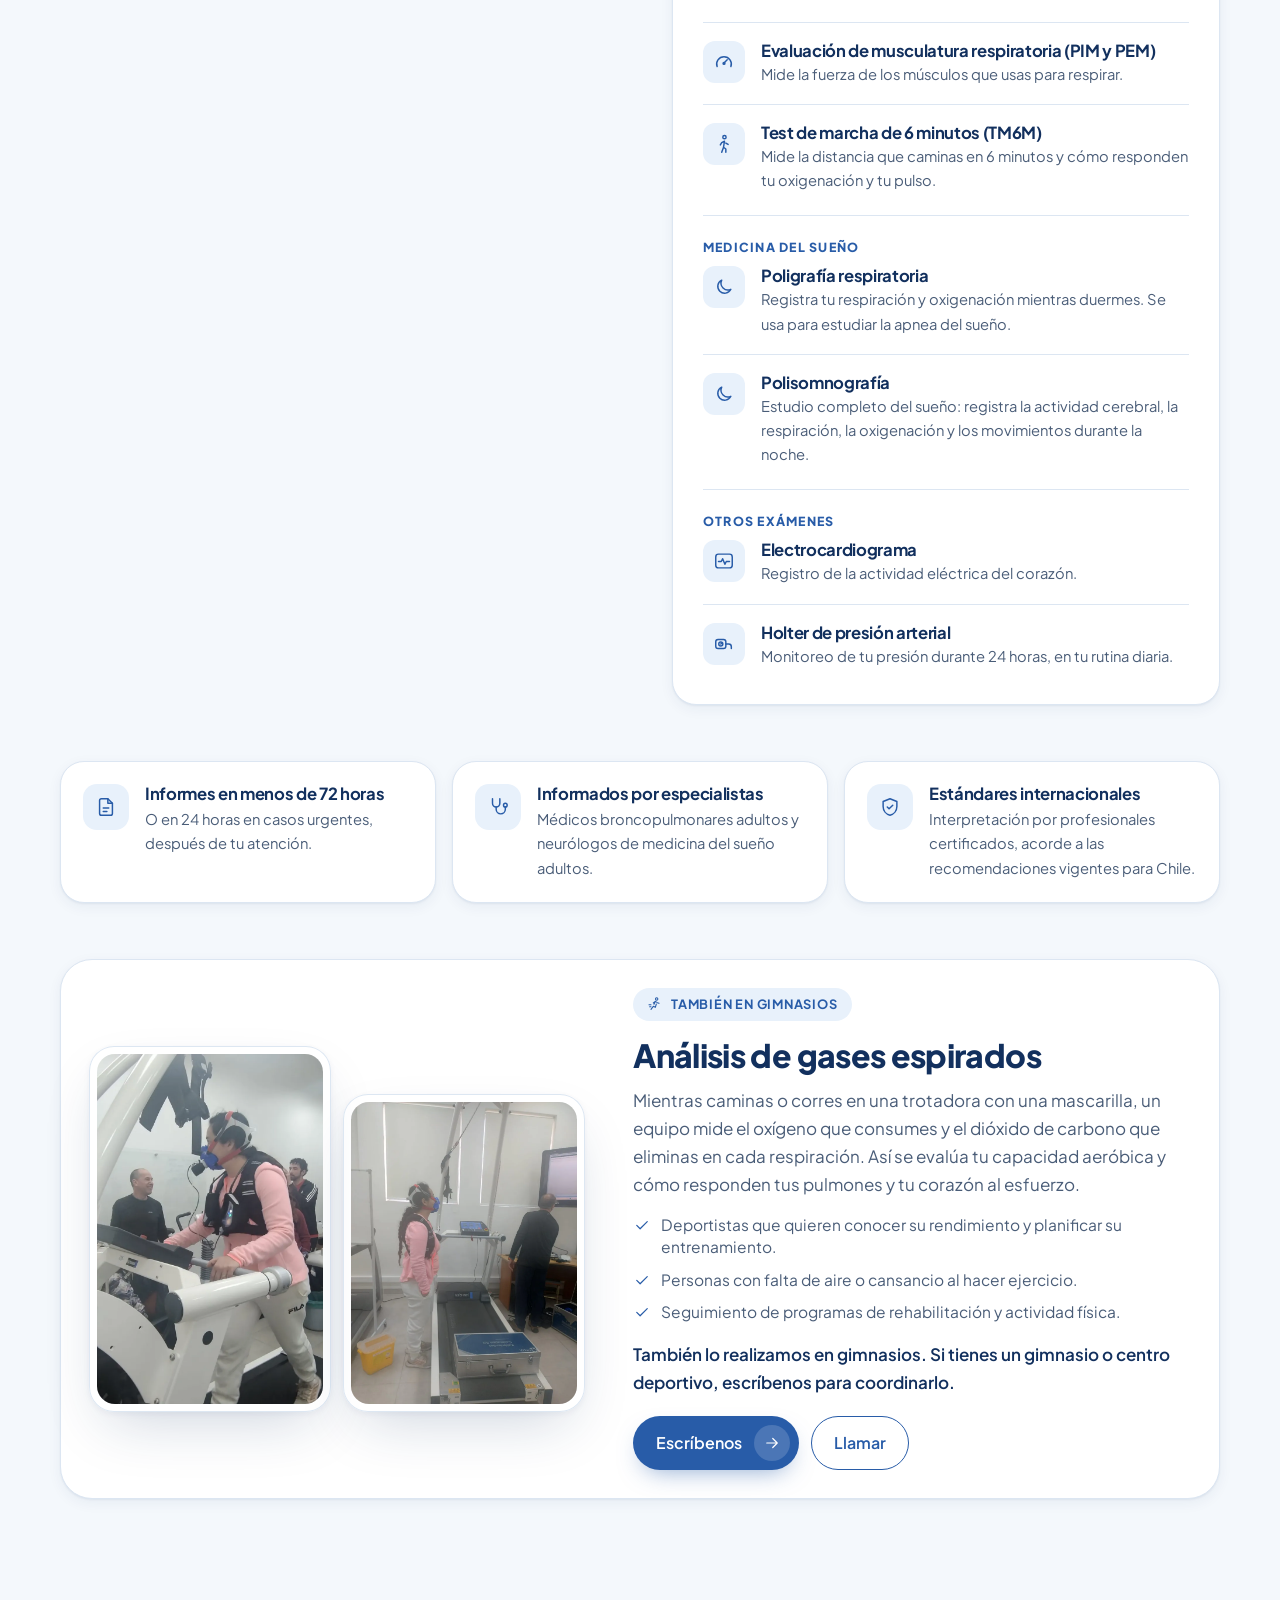
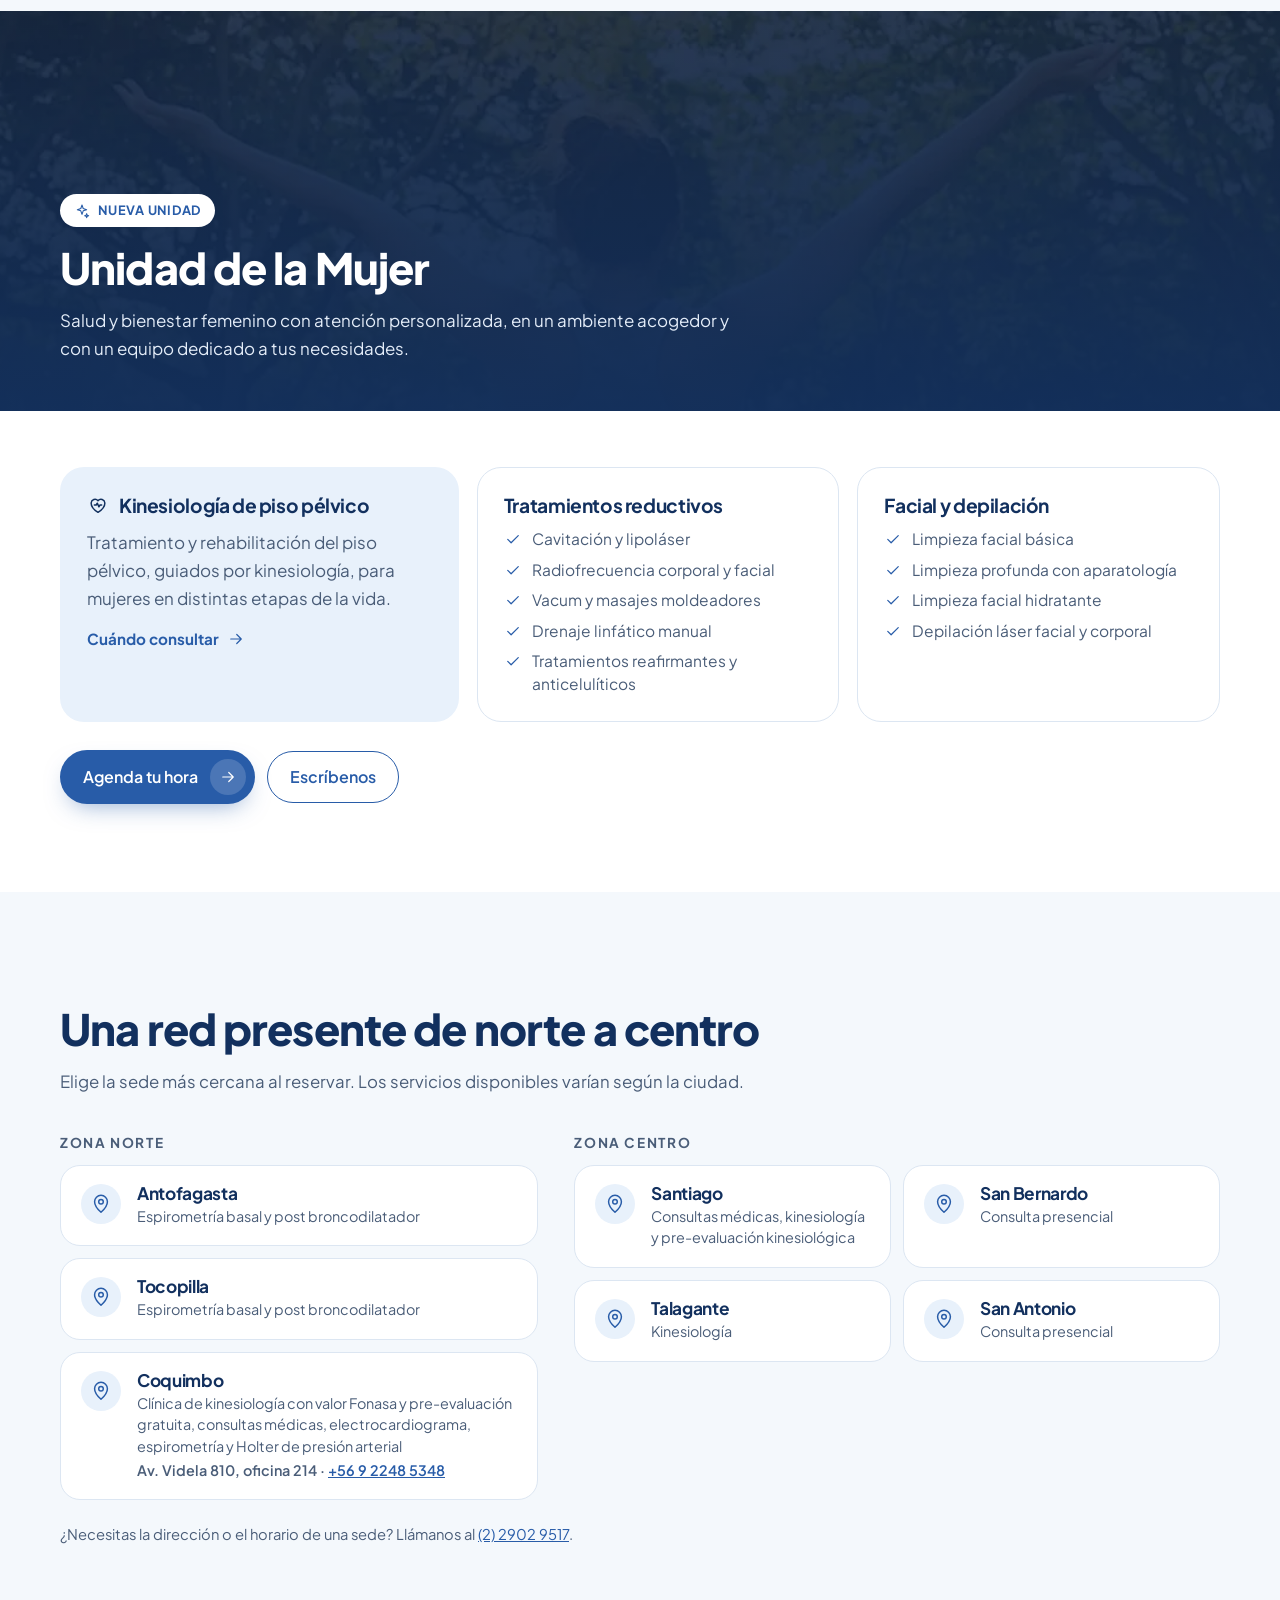
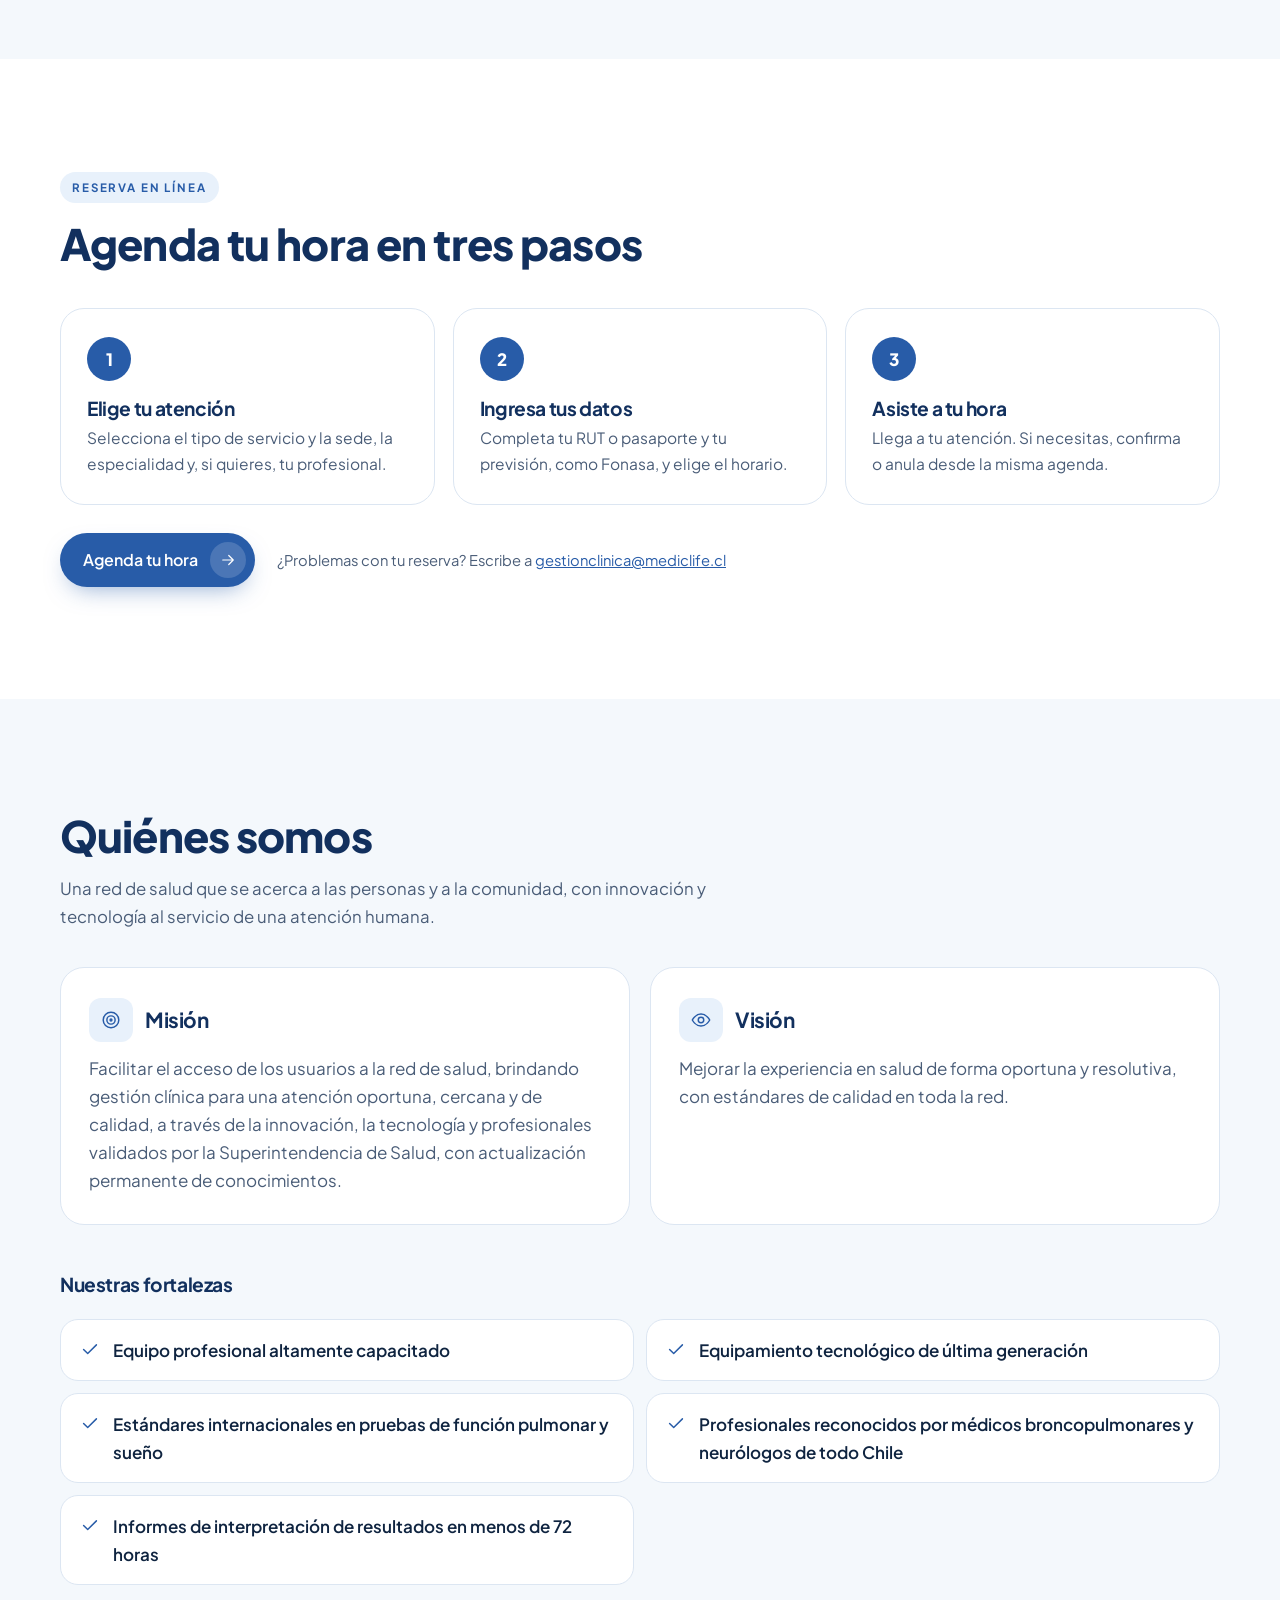
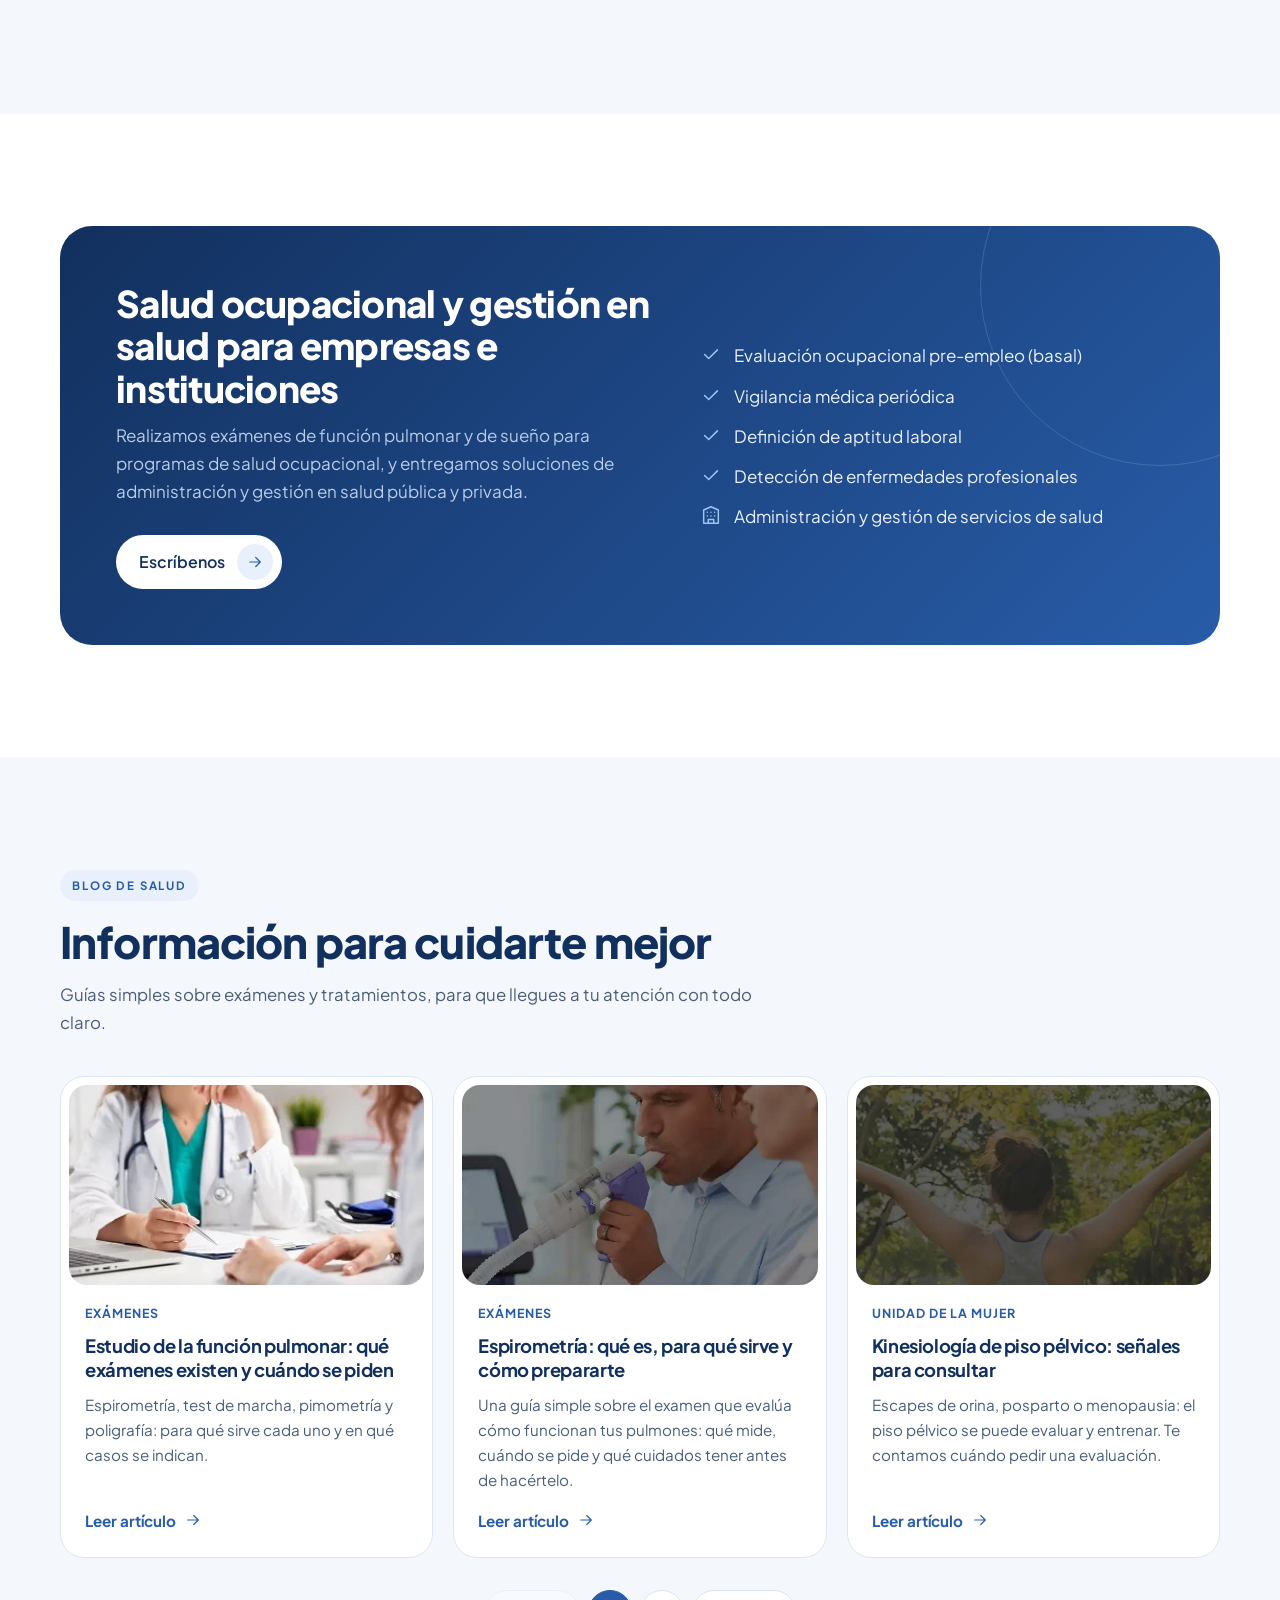
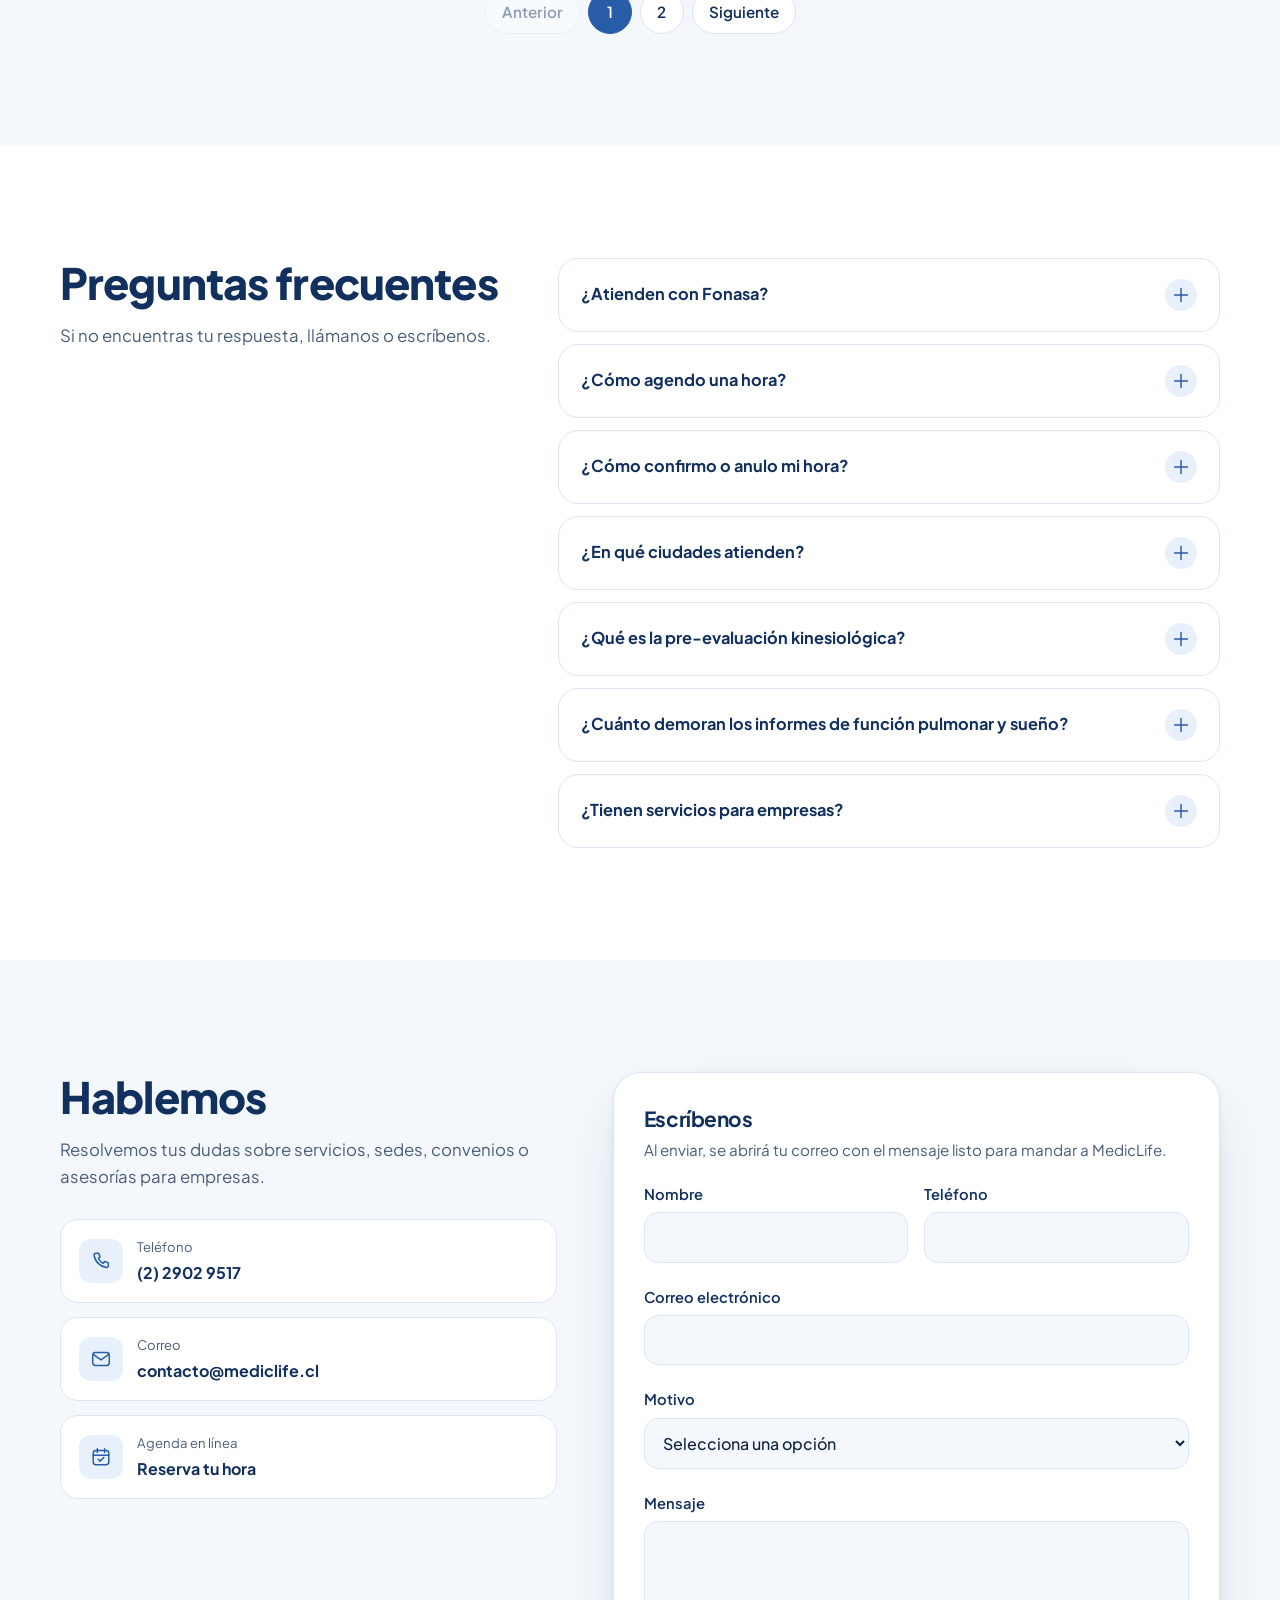
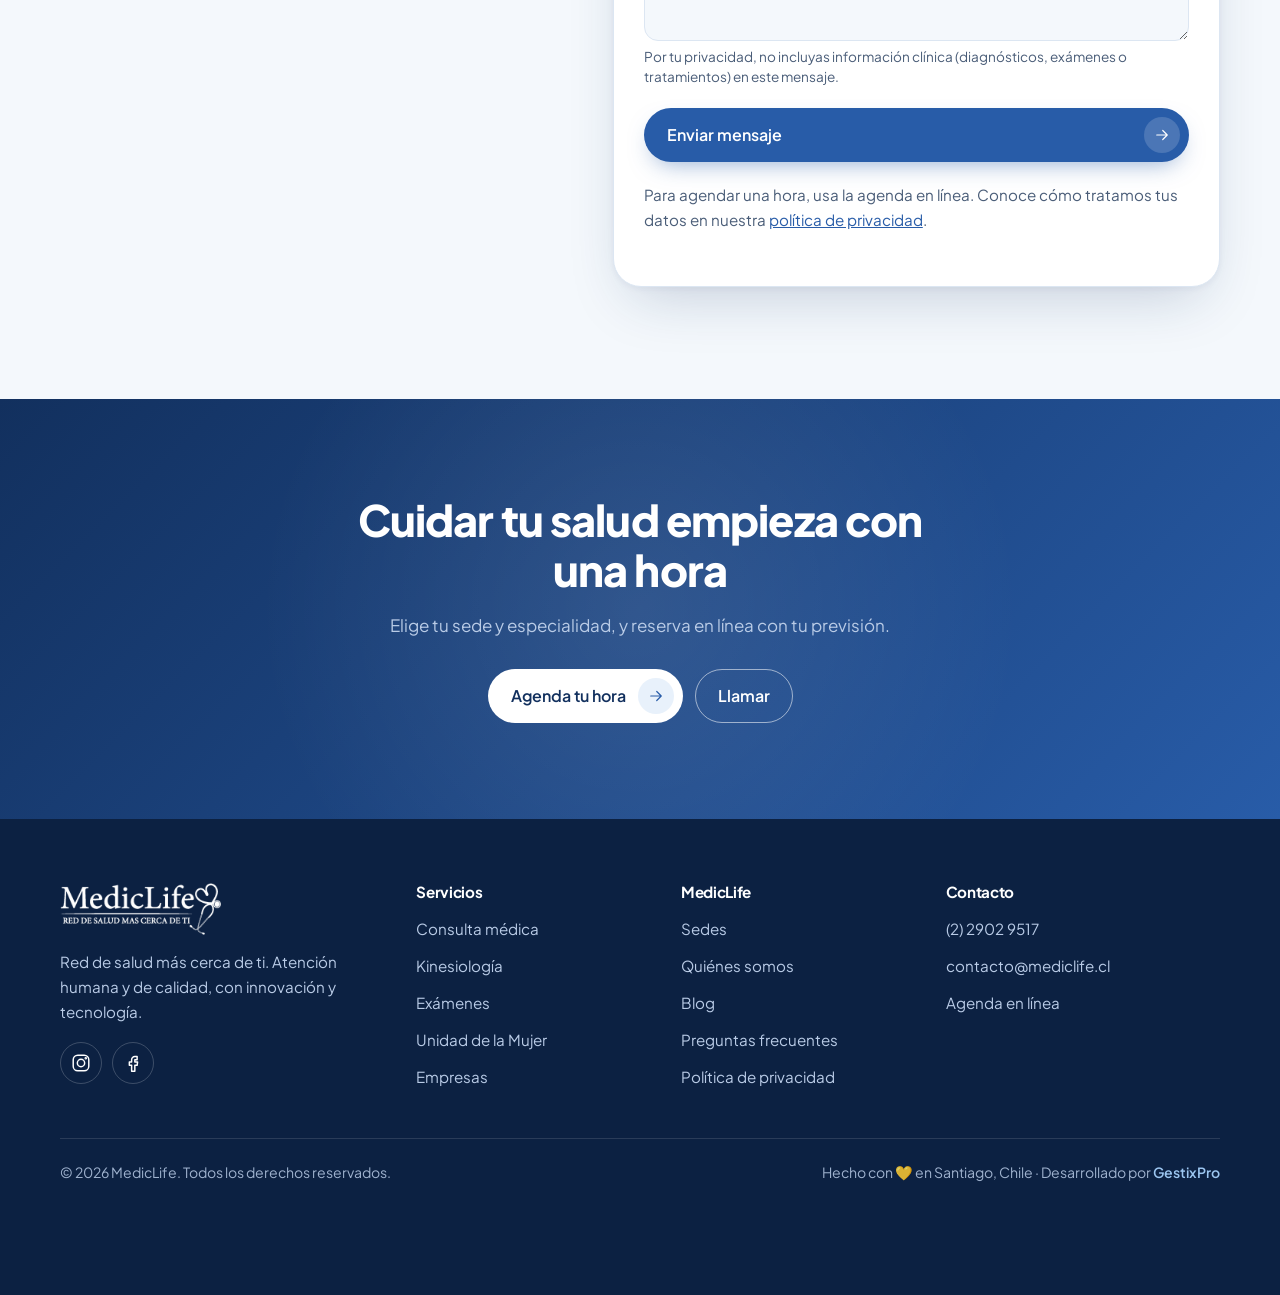
==== commit b301dd1e: "Kinesiología según afiche (quiropraxia, piso pélvico, valor Fonasa) y consultas médicas de apoyo Agr" ====
--- a/index.html
+++ b/index.html
@@ -5,7 +5,7 @@
 <meta name="viewport" content="width=device-width, initial-scale=1">
 <title>MedicLife | Red de salud con Fonasa, kinesiología y exámenes en Chile</title>
 <meta name="description" content="MedicLife, red de salud más cerca de ti. Consulta médica, kinesiología, función pulmonar básica y avanzada, estudios del sueño, salud ocupacional y Unidad de la Mujer. Convenio Fonasa y agenda en línea.">
-<meta name="keywords" content="MedicLife, red de salud, centro médico, kinesiología, espirometría, piso pélvico, Fonasa, Holter de presión arterial, función pulmonar, DLCO, pletismografía, FENO, polisomnografía, poligrafía, medicina del sueño, salud ocupacional, Coquimbo, Santiago, Antofagasta">
+<meta name="keywords" content="MedicLife, red de salud, centro médico, kinesiología, espirometría, piso pélvico, Fonasa, Holter de presión arterial, quiropraxia, kinesiología Fonasa, función pulmonar, DLCO, pletismografía, FENO, polisomnografía, poligrafía, medicina del sueño, salud ocupacional, Coquimbo, Santiago, Antofagasta">
 <link rel="canonical" href="https://www.mediclife.cl/">
 <meta name="robots" content="index, follow">
 <meta name="theme-color" content="#285CA8">
@@ -62,7 +62,7 @@
     {"@type": "Question", "name": "¿Cómo agendo una hora?", "acceptedAnswer": {"@type": "Answer", "text": "En la agenda en línea eliges el tipo de servicio y la sede, la especialidad y, si quieres, el profesional. Luego ingresas tu RUT o pasaporte y tu previsión."}},
     {"@type": "Question", "name": "¿Cómo confirmo o anulo mi hora?", "acceptedAnswer": {"@type": "Answer", "text": "Desde la misma agenda en línea, en la opción para confirmar o anular citas. Si tienes problemas con tu reserva, escribe a gestionclinica@mediclife.cl."}},
     {"@type": "Question", "name": "¿En qué ciudades atiende MedicLife?", "acceptedAnswer": {"@type": "Answer", "text": "La agenda en línea tiene sedes en Santiago, San Bernardo, Talagante, San Antonio, Coquimbo, Antofagasta y Tocopilla. Los servicios disponibles varían según la sede."}},
-    {"@type": "Question", "name": "¿Qué es la pre-evaluación kinesiológica?", "acceptedAnswer": {"@type": "Answer", "text": "Es una primera evaluación con un kinesiólogo para orientar tu tratamiento. En Coquimbo la agenda en línea la ofrece sin costo, y en Santiago también puedes reservarla."}},
+    {"@type": "Question", "name": "¿Qué es la pre-evaluación kinesiológica?", "acceptedAnswer": {"@type": "Answer", "text": "Es una primera evaluación con un kinesiólogo para orientar tu tratamiento. En nuestra clínica de kinesiología de Coquimbo es gratuita, y luego puedes atenderte con valor Fonasa de $7.700. En Santiago también puedes reservarla en la agenda en línea."}},
     {"@type": "Question", "name": "¿Cuánto demoran los informes de función pulmonar y sueño?", "acceptedAnswer": {"@type": "Answer", "text": "Los informes se entregan en menos de 72 horas después de la atención, o en 24 horas en casos urgentes. Los informan médicos broncopulmonares y neurólogos de medicina del sueño, ambos de adultos."}},
     {"@type": "Question", "name": "¿MedicLife ofrece servicios para empresas?", "acceptedAnswer": {"@type": "Answer", "text": "Sí. MedicLife realiza exámenes para salud ocupacional (evaluación pre-empleo, vigilancia periódica, aptitud laboral y detección de enfermedades profesionales) y entrega gestión y asesorías en salud para empresas e instituciones públicas y privadas."}}
   ]
@@ -301,6 +301,8 @@
 .exam-group .exam-item:first-of-type{padding-top:12px}
 .exam-item .ic{width:42px;height:42px;border-radius:12px;background:var(--accent-soft);color:var(--primary);display:grid;place-items:center;flex:none}
 .exam-item h3{font-size:1.04rem}
+.city-addr{margin-top:6px;font-size:.88rem;font-weight:600;color:var(--secondary)}
+.city-addr a{color:var(--primary)}
 .exam-group + .exam-group{border-top:1px solid var(--border);margin-top:4px;padding-top:14px}
 .exam-group-t{font-size:.78rem!important;font-weight:800;letter-spacing:.1em;text-transform:uppercase;color:var(--primary);margin:10px 0 0}
 .report-band{margin-top:56px;display:grid;grid-template-columns:1fr;gap:16px}
@@ -677,8 +679,8 @@
         <article class="tile b-consulta reveal">
           <div class="tile-core">
             <div class="tile-img"><img src="assets/img/consulta-medica.webp" alt="Médica atendiendo a una paciente en consulta" width="340" height="200" loading="lazy"></div>
-            <h3>Consulta médica</h3>
-            <p>Medicina general para todo el ciclo de vida: promoción, prevención, recuperación y rehabilitación, considerando a tu familia.</p>
+            <h3>Consultas médicas</h3>
+            <p>Consultas médicas de apoyo en nuestra red de salud, para complementar tu atención.</p>
             <a class="tile-link js-booking" href="#" target="_blank" rel="noopener">Agenda tu hora <svg class="ico"><use href="#i-arrow"/></svg></a>
           </div>
         </article>
@@ -689,9 +691,9 @@
             <h3>Kinesiología</h3>
             <p>Evaluación y tratamiento centrados en tu movimiento, para recuperar funcionalidad y calidad de vida en cualquier etapa.</p>
             <div class="chips">
-              <span class="chip">Musculoesquelética</span><span class="chip">Deportiva</span><span class="chip">Neurológica</span><span class="chip">Geriátrica</span><span class="chip">Dermatofuncional</span><span class="chip">Masoterapia</span><span class="chip">Programa Vida Activa</span>
+              <span class="chip">Musculoesquelética</span><span class="chip">Deportiva</span><span class="chip">Neurológica</span><span class="chip">Geriátrica</span><span class="chip">Piso pélvico</span><span class="chip">Dermatofuncional</span><span class="chip">Masoterapia</span><span class="chip">Quiropraxia</span>
             </div>
-            <p>Comienza con una pre-evaluación kinesiológica: sin costo en Coquimbo.</p>
+            <p>Comienza con una <strong>pre-evaluación gratuita</strong> y atiéndete con <strong>valor Fonasa: $7.700</strong> en nuestra clínica de kinesiología de Coquimbo.</p>
             <a class="tile-link js-booking" href="#" target="_blank" rel="noopener">Agenda tu hora <svg class="ico"><use href="#i-arrow"/></svg></a>
           </div>
         </article>
@@ -849,13 +851,13 @@
           <div class="city-list">
             <div class="city"><span class="pin"><svg class="ico"><use href="#i-pin"/></svg></span><div><h4>Antofagasta</h4><p>Espirometría basal y post broncodilatador</p></div></div>
             <div class="city"><span class="pin"><svg class="ico"><use href="#i-pin"/></svg></span><div><h4>Tocopilla</h4><p>Espirometría basal y post broncodilatador</p></div></div>
-            <div class="city"><span class="pin"><svg class="ico"><use href="#i-pin"/></svg></span><div><h4>Coquimbo</h4><p>Medicina general, kinesiología, pre-evaluación kinesiológica sin costo, electrocardiograma, espirometría y Holter de presión arterial</p></div></div>
+            <div class="city"><span class="pin"><svg class="ico"><use href="#i-pin"/></svg></span><div><h4>Coquimbo</h4><p>Clínica de kinesiología con valor Fonasa y pre-evaluación gratuita, consultas médicas, electrocardiograma, espirometría y Holter de presión arterial</p><p class="city-addr">Av. Videla 810, oficina 214 · <a href="tel:+56922485348">+56 9 2248 5348</a></p></div></div>
           </div>
         </div>
         <div class="zone zone-centro reveal reveal-d1">
           <h3>Zona centro</h3>
           <div class="city-list">
-            <div class="city"><span class="pin"><svg class="ico"><use href="#i-pin"/></svg></span><div><h4>Santiago</h4><p>Medicina general, kinesiología y pre-evaluación kinesiológica</p></div></div>
+            <div class="city"><span class="pin"><svg class="ico"><use href="#i-pin"/></svg></span><div><h4>Santiago</h4><p>Consultas médicas, kinesiología y pre-evaluación kinesiológica</p></div></div>
             <div class="city"><span class="pin"><svg class="ico"><use href="#i-pin"/></svg></span><div><h4>San Bernardo</h4><p>Consulta presencial</p></div></div>
             <div class="city"><span class="pin"><svg class="ico"><use href="#i-pin"/></svg></span><div><h4>Talagante</h4><p>Kinesiología</p></div></div>
             <div class="city"><span class="pin"><svg class="ico"><use href="#i-pin"/></svg></span><div><h4>San Antonio</h4><p>Consulta presencial</p></div></div>
@@ -1218,7 +1220,7 @@
         <div class="faq-item"><button class="faq-q" type="button" aria-expanded="false">¿Cómo agendo una hora?<span class="pm"><svg class="ico"><use href="#i-plus"/></svg></span></button><div class="faq-a" role="region"><div><p>En la agenda en línea eliges el tipo de servicio y la sede, la especialidad y, si quieres, el profesional. Luego ingresas tu RUT o pasaporte y tu previsión.</p></div></div></div>
         <div class="faq-item"><button class="faq-q" type="button" aria-expanded="false">¿Cómo confirmo o anulo mi hora?<span class="pm"><svg class="ico"><use href="#i-plus"/></svg></span></button><div class="faq-a" role="region"><div><p>Desde la misma agenda en línea, en la opción para confirmar o anular citas. Si tienes problemas con tu reserva, escribe a gestionclinica@mediclife.cl.</p></div></div></div>
         <div class="faq-item"><button class="faq-q" type="button" aria-expanded="false">¿En qué ciudades atienden?<span class="pm"><svg class="ico"><use href="#i-plus"/></svg></span></button><div class="faq-a" role="region"><div><p>Santiago, San Bernardo, Talagante, San Antonio, Coquimbo, Antofagasta y Tocopilla. Los servicios varían según la sede; revisa la sección Sedes.</p></div></div></div>
-        <div class="faq-item"><button class="faq-q" type="button" aria-expanded="false">¿Qué es la pre-evaluación kinesiológica?<span class="pm"><svg class="ico"><use href="#i-plus"/></svg></span></button><div class="faq-a" role="region"><div><p>Es una primera evaluación con un kinesiólogo para orientar tu tratamiento. En Coquimbo es sin costo, y en Santiago también puedes reservarla.</p></div></div></div>
+        <div class="faq-item"><button class="faq-q" type="button" aria-expanded="false">¿Qué es la pre-evaluación kinesiológica?<span class="pm"><svg class="ico"><use href="#i-plus"/></svg></span></button><div class="faq-a" role="region"><div><p>Es una primera evaluación con un kinesiólogo para orientar tu tratamiento. En nuestra clínica de kinesiología de Coquimbo es gratuita, y luego puedes atenderte con valor Fonasa de $7.700. En Santiago también puedes reservarla en la agenda en línea.</p></div></div></div>
         <div class="faq-item"><button class="faq-q" type="button" aria-expanded="false">¿Cuánto demoran los informes de función pulmonar y sueño?<span class="pm"><svg class="ico"><use href="#i-plus"/></svg></span></button><div class="faq-a" role="region"><div><p>Los informes se entregan en menos de 72 horas después de la atención, o en 24 horas en casos urgentes. Los informan médicos broncopulmonares y neurólogos de medicina del sueño, ambos de adultos.</p></div></div></div>
         <div class="faq-item"><button class="faq-q" type="button" aria-expanded="false">¿Tienen servicios para empresas?<span class="pm"><svg class="ico"><use href="#i-plus"/></svg></span></button><div class="faq-a" role="region"><div><p>Sí. Realizamos exámenes para salud ocupacional (evaluación pre-empleo, vigilancia periódica, aptitud laboral y detección de enfermedades profesionales) y entregamos gestión y asesorías en salud para empresas e instituciones públicas y privadas. Escríbenos desde el formulario de contacto.</p></div></div></div>
       </div>
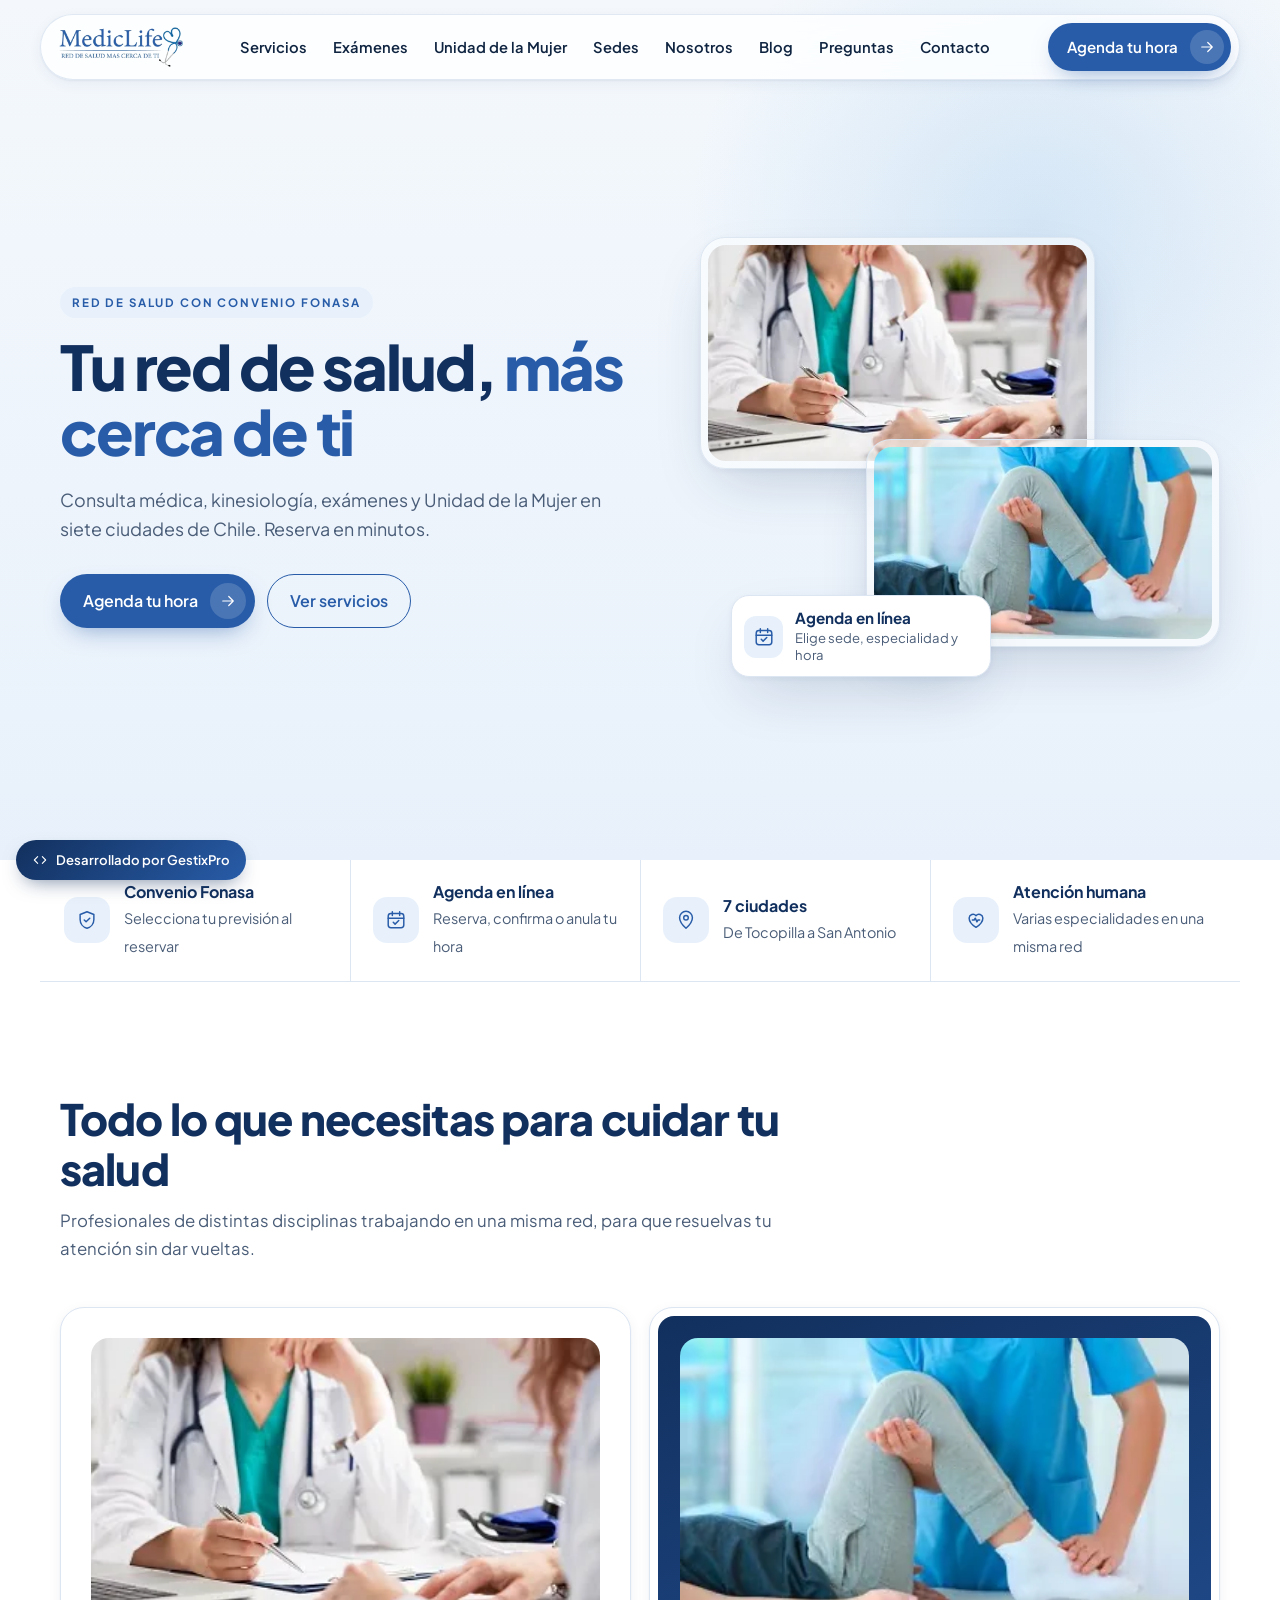
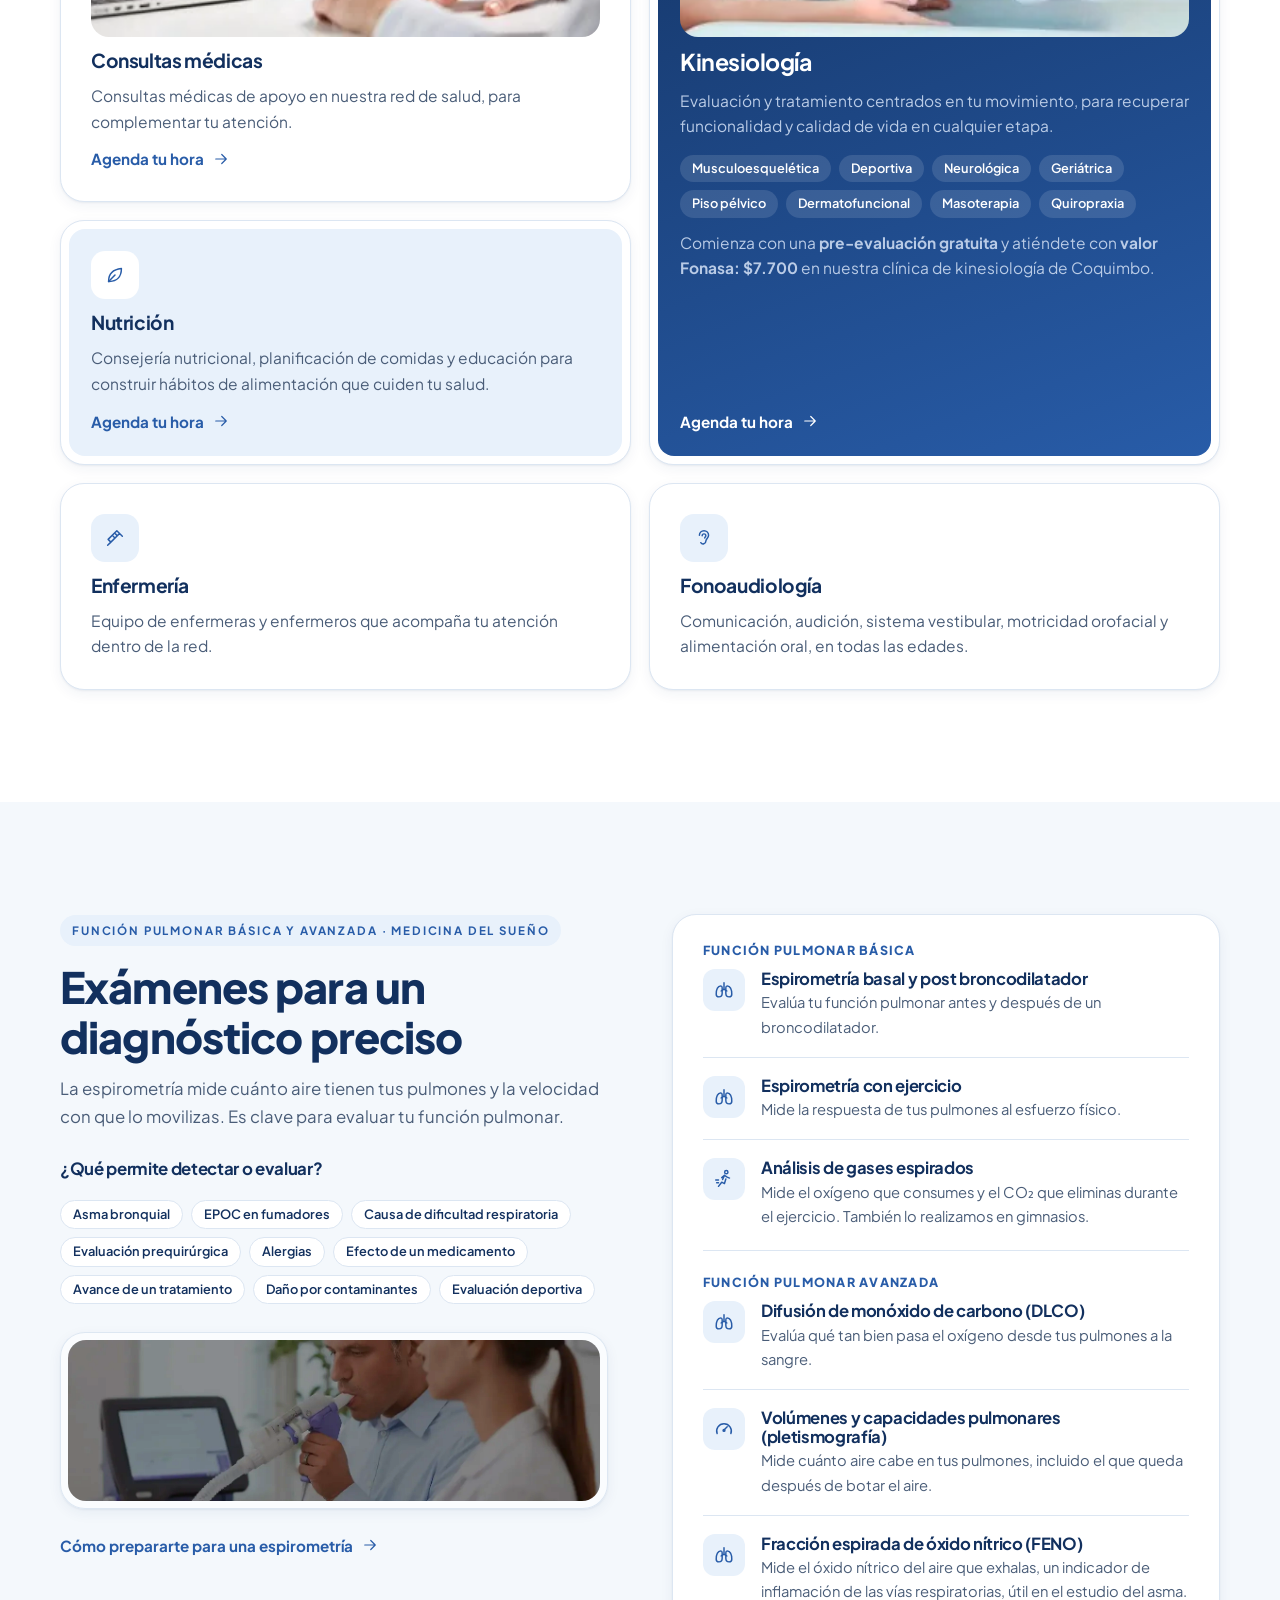
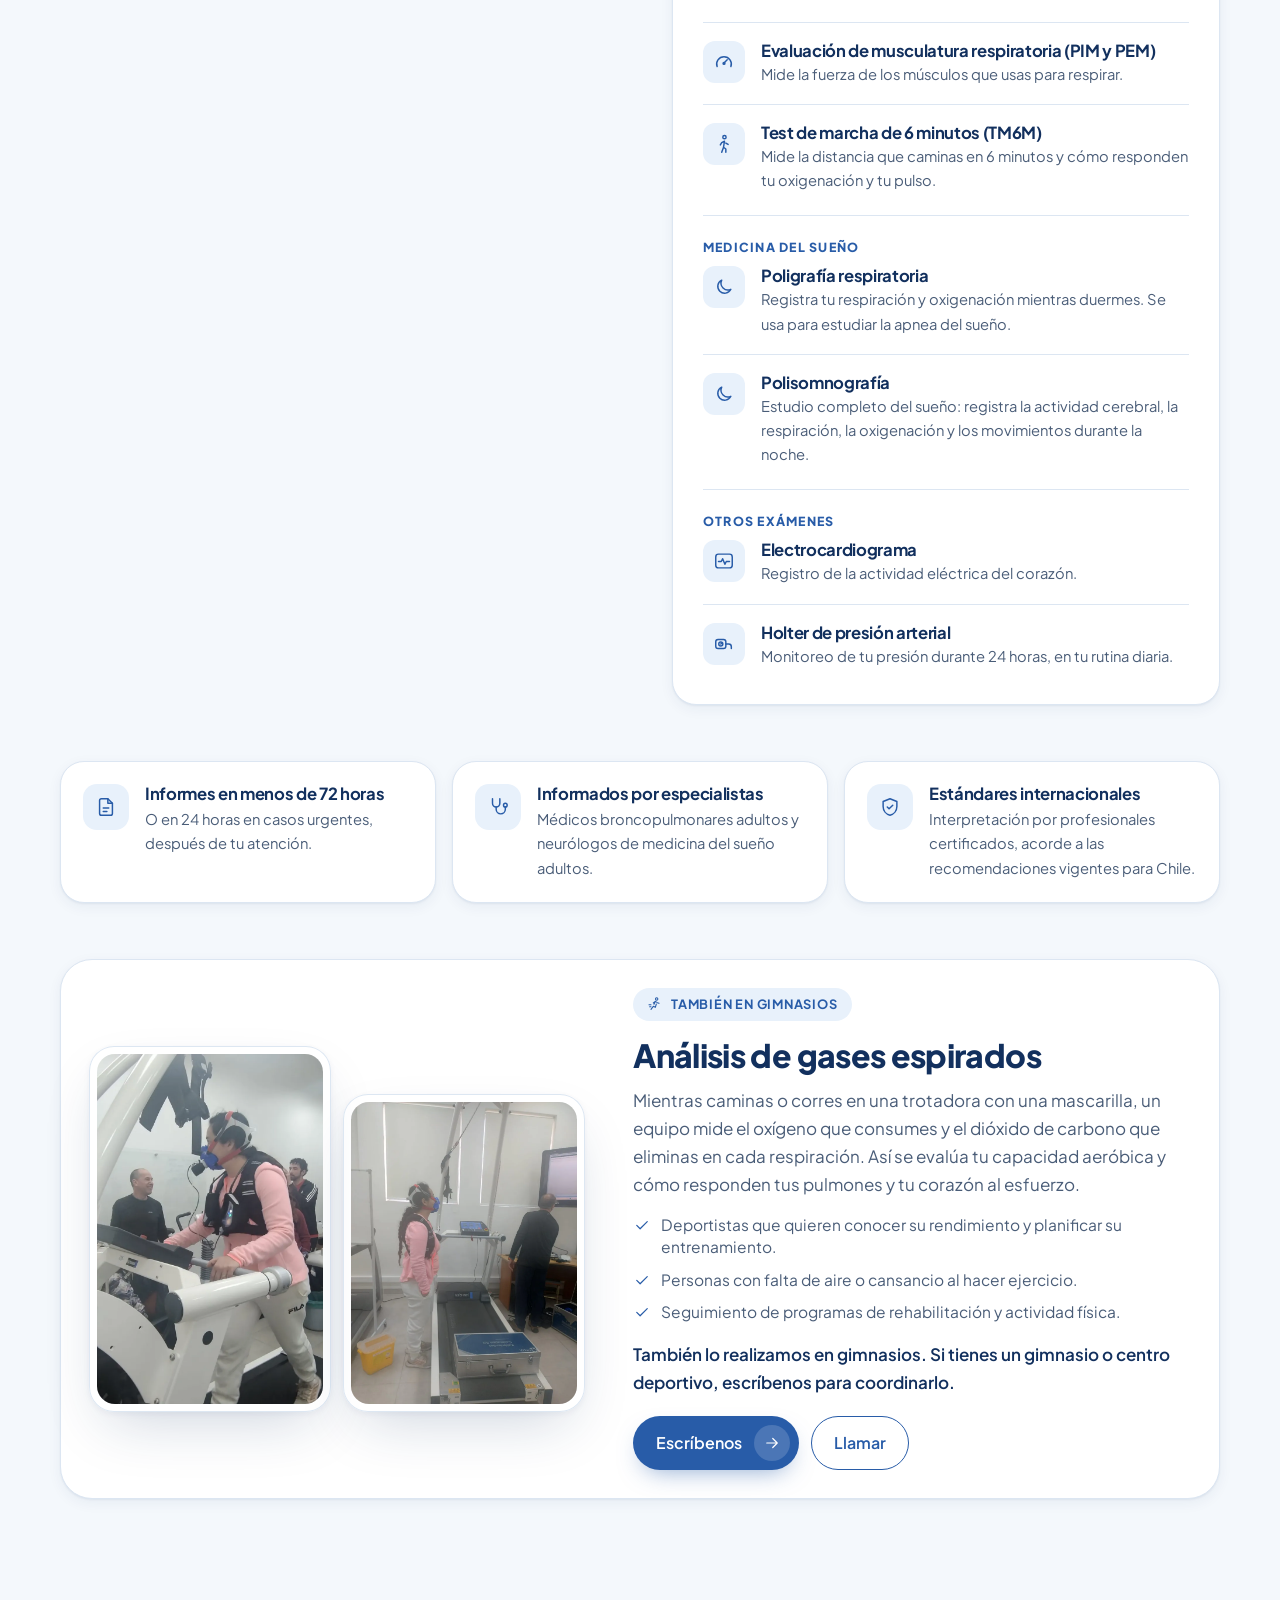
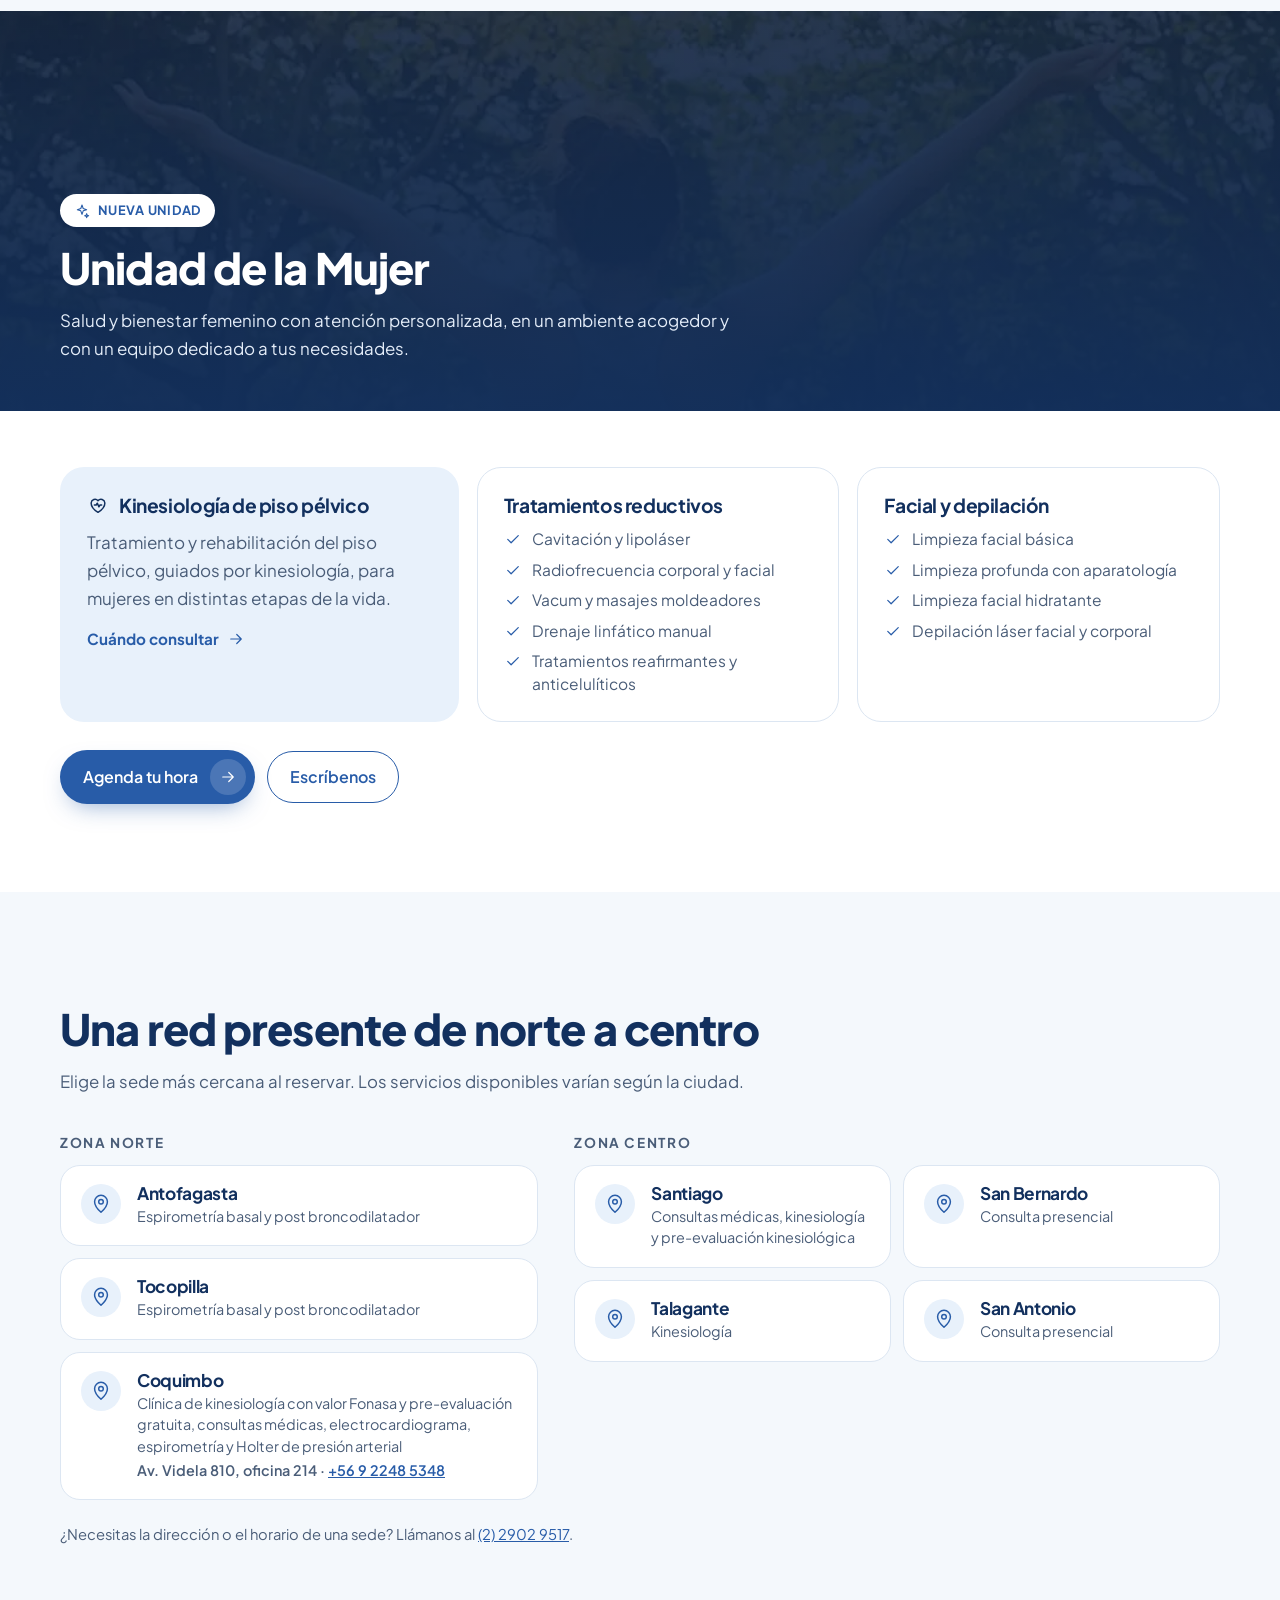
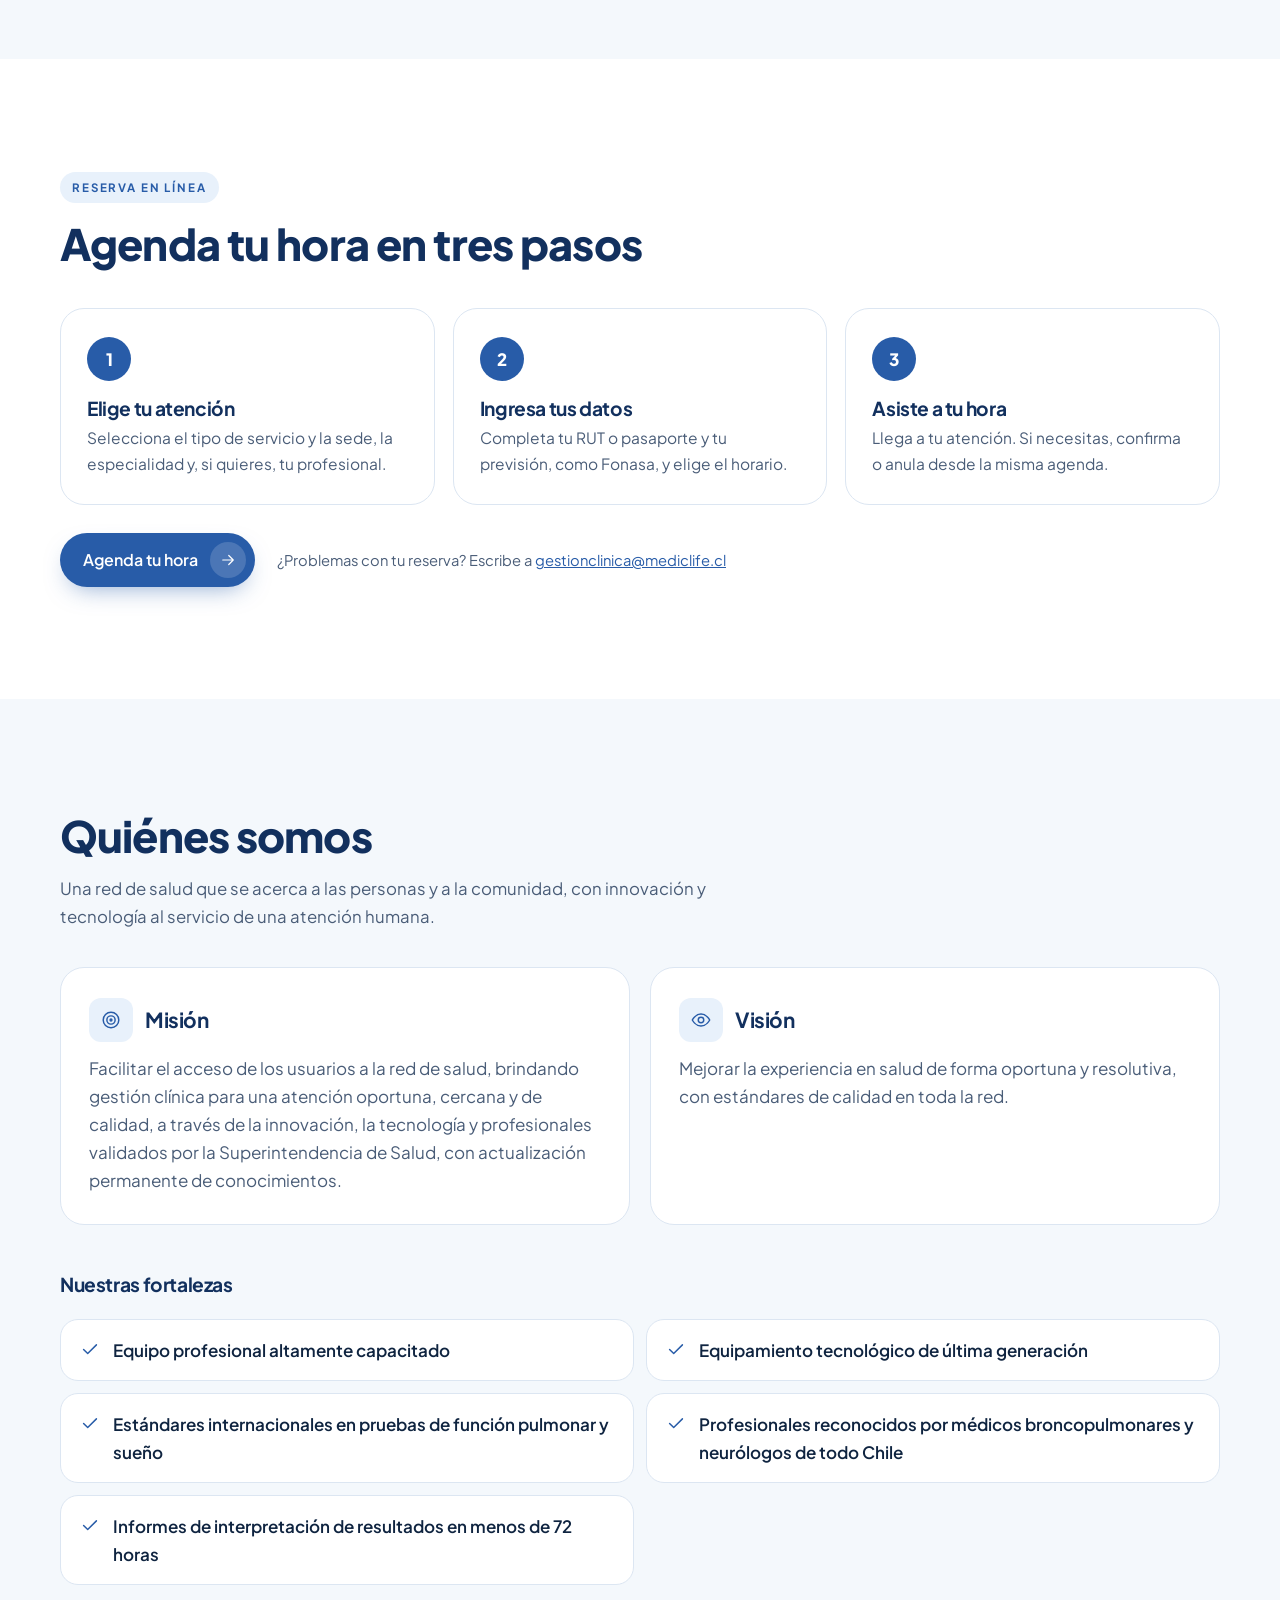
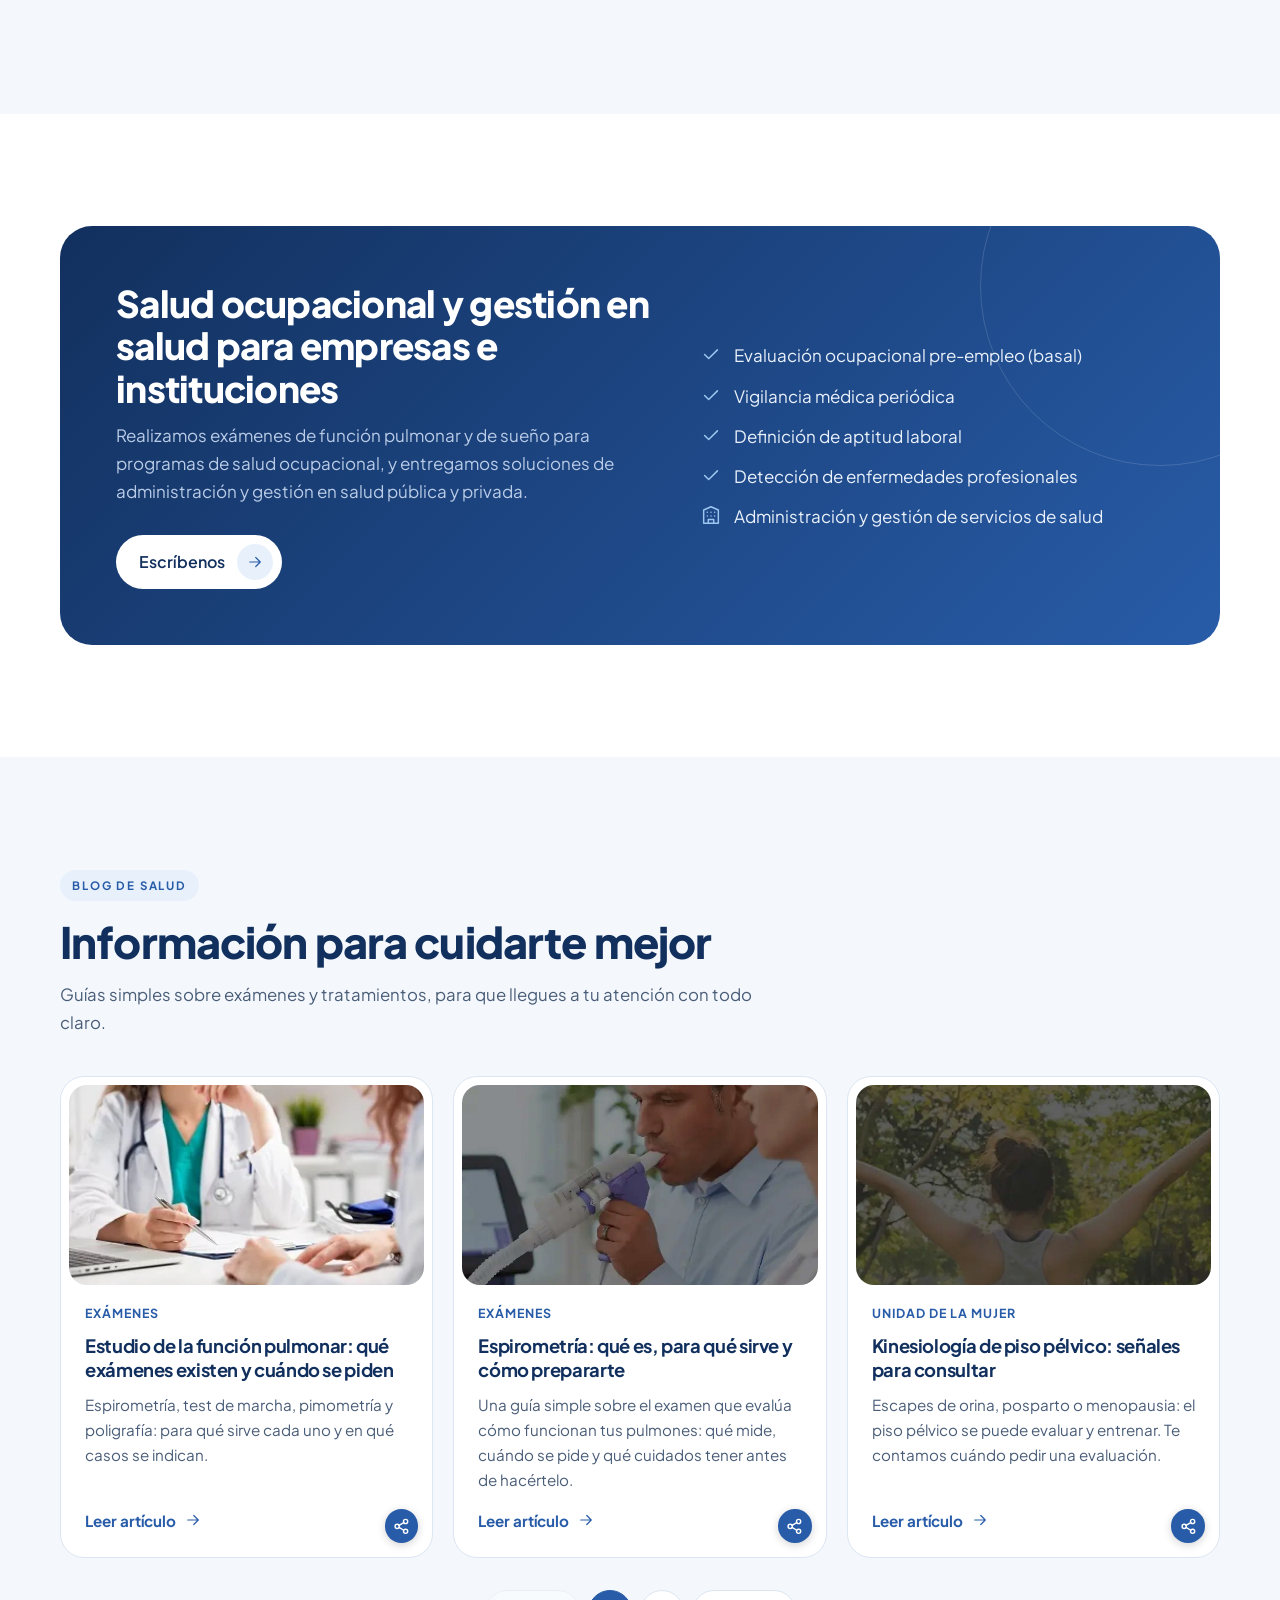
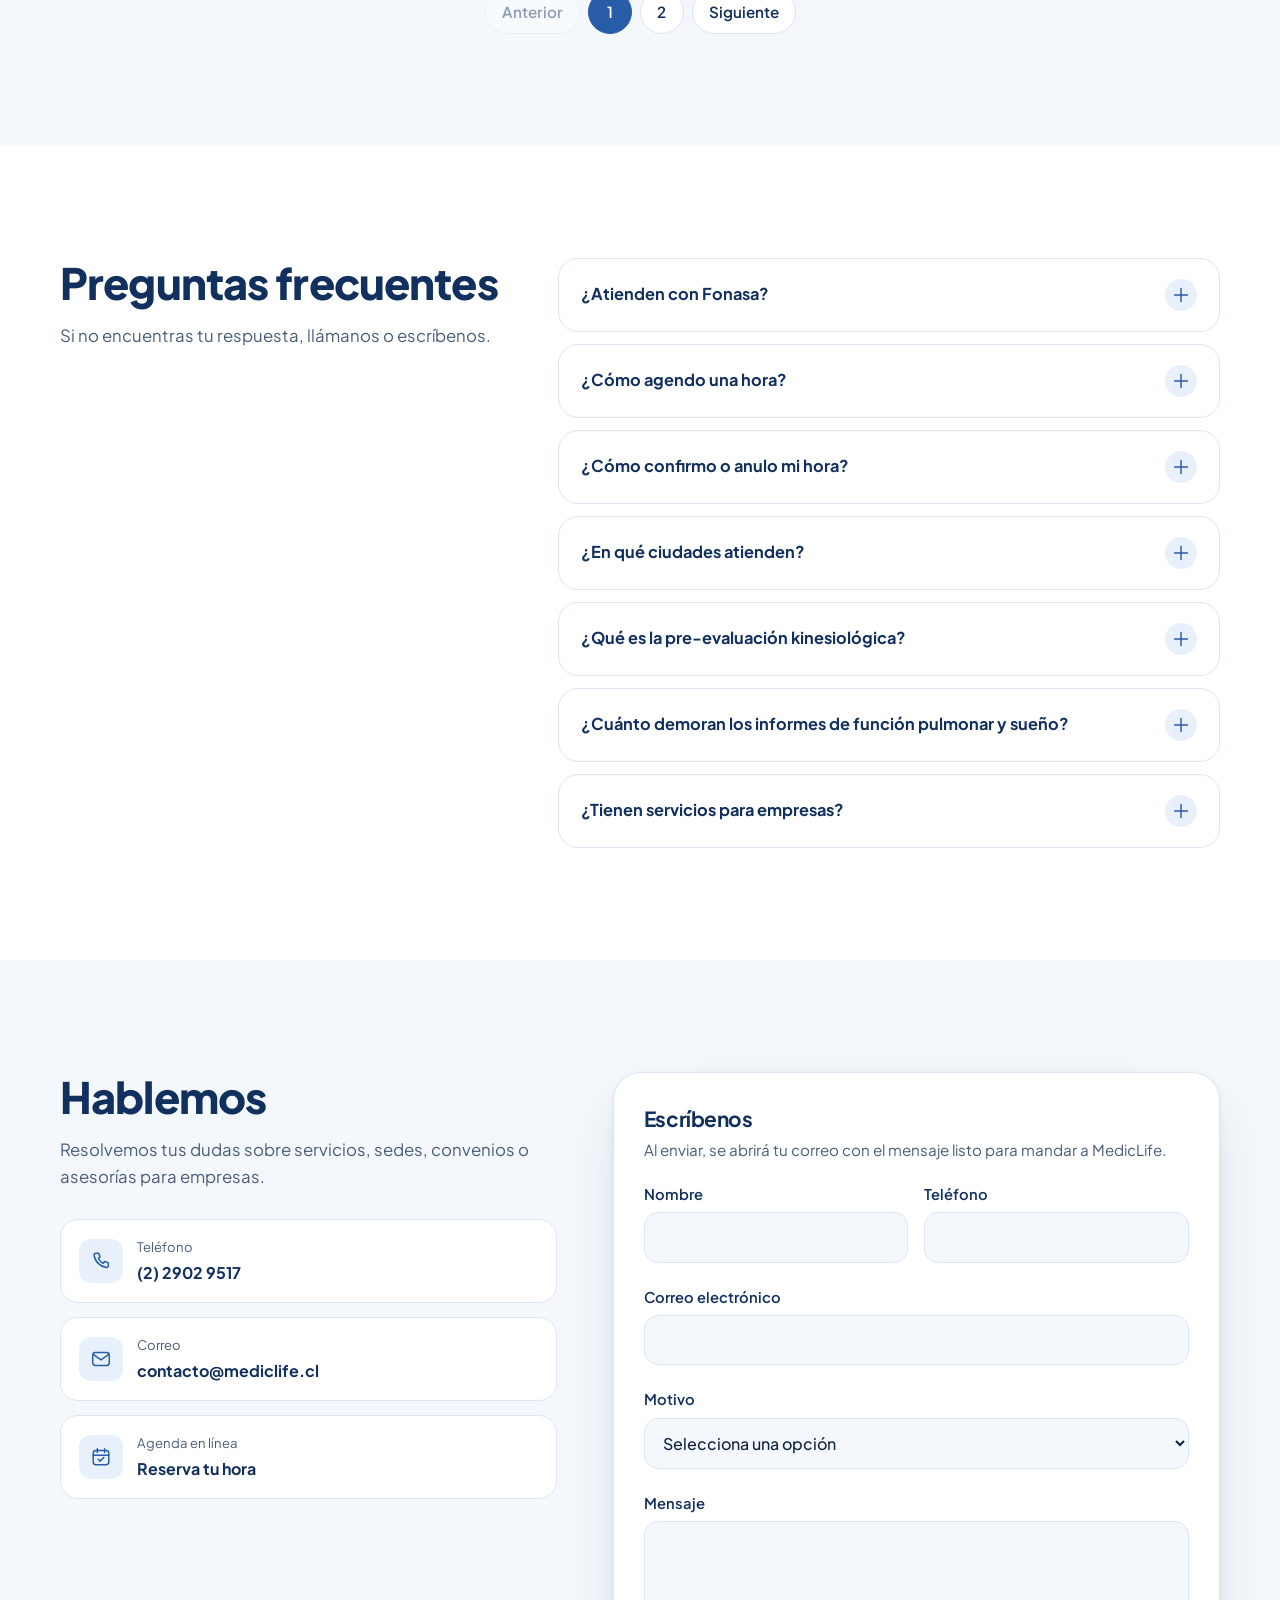
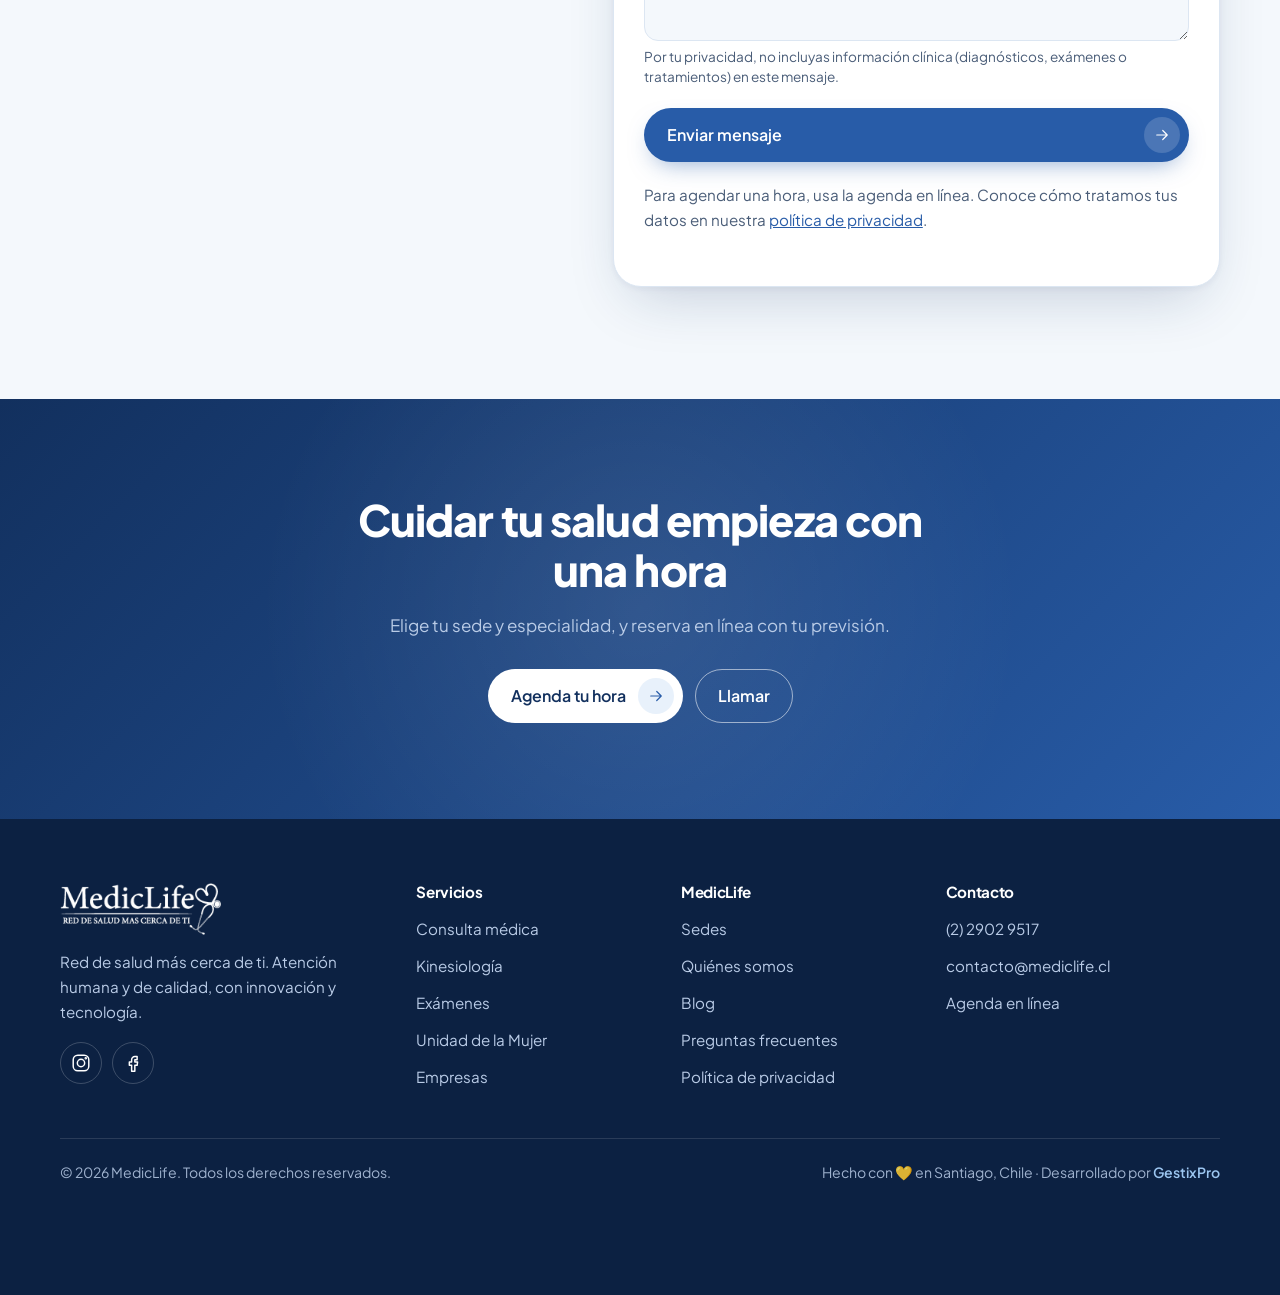
==== commit cc205f66: "Compartir: botón con los colores de la marca y también en las tarjetas del blog Co-Authored-By: Clau" ====
--- a/index.html
+++ b/index.html
@@ -15,13 +15,13 @@
 <meta property="og:title" content="MedicLife | Red de salud más cerca de ti">
 <meta property="og:description" content="Consulta médica, kinesiología, exámenes de función pulmonar y Unidad de la Mujer. Convenio Fonasa y agenda en línea.">
 <meta property="og:url" content="https://www.mediclife.cl/">
-<meta property="og:image" content="https://www.mediclife.cl/assets/img/og-mediclife.jpg">
+<meta property="og:image" content="https://www.mediclife.cl/og-image.jpg">
 <meta property="og:image:width" content="1200">
 <meta property="og:image:height" content="630">
 <meta name="twitter:card" content="summary_large_image">
 <meta name="twitter:title" content="MedicLife | Red de salud más cerca de ti">
 <meta name="twitter:description" content="Consulta médica, kinesiología, exámenes y Unidad de la Mujer. Convenio Fonasa y agenda en línea.">
-<meta name="twitter:image" content="https://www.mediclife.cl/assets/img/og-mediclife.jpg">
+<meta name="twitter:image" content="https://www.mediclife.cl/og-image.jpg">
 <link rel="icon" type="image/png" href="assets/img/favicon.png">
 <link rel="apple-touch-icon" href="assets/img/apple-touch-icon.png">
 <link rel="preload" href="assets/fonts/plus-jakarta-sans-latin-800-normal.woff2" as="font" type="font/woff2" crossorigin>
@@ -150,6 +150,10 @@
 }
 *,*::before,*::after{box-sizing:border-box}
 html{scroll-behavior:smooth;-webkit-text-size-adjust:100%}
+/* Móvil: sin desplazamiento horizontal de la página (red de seguridad) */
+html,body{overflow-x:hidden;overscroll-behavior-x:none}
+html{touch-action:pan-y pinch-zoom}
+body{position:relative;width:100%}
 body{margin:0;font-family:var(--font);font-size:17px;line-height:1.65;color:var(--text);background:var(--bg);overflow-x:hidden;-webkit-font-smoothing:antialiased}
 img{max-width:100%;height:auto;display:block}
 a{color:var(--primary)}
@@ -983,6 +987,7 @@
       </div>
       <nav class="blog-pager" id="blog-pager" aria-label="Páginas del blog" hidden></nav>
       <dialog class="reader" id="articulo-estudio-funcion-pulmonar-examenes" aria-labelledby="articulo-estudio-funcion-pulmonar-examenes-t">
+        <button type="button" class="gx-share-btn" data-gx-compartir data-url="blog/estudio-funcion-pulmonar-examenes.html" data-titulo="Estudio de la función pulmonar: qué exámenes existen y cuándo se piden" style="position:absolute;top:14px;right:68px;z-index:2;width:44px;height:44px" aria-label="Compartir este artículo" title="Compartir"><svg viewBox="0 0 24 24" fill="none" stroke="currentColor" stroke-width="2" stroke-linecap="round" stroke-linejoin="round" aria-hidden="true"><circle cx="18" cy="5" r="3"/><circle cx="6" cy="12" r="3"/><circle cx="18" cy="19" r="3"/><line x1="8.6" y1="13.5" x2="15.4" y2="17.5"/><line x1="15.4" y1="6.5" x2="8.6" y2="10.5"/></svg></button>
         <button class="reader-close" type="button" aria-label="Cerrar artículo"><svg class="ico"><use href="#i-plus"/></svg></button>
         <div class="reader-scroll"><article class="reader-core">
           <span class="cat">Exámenes</span>
@@ -1043,6 +1048,7 @@
         </article></div>
       </dialog>
       <dialog class="reader" id="articulo-espirometria-que-es-y-como-prepararte" aria-labelledby="articulo-espirometria-que-es-y-como-prepararte-t">
+        <button type="button" class="gx-share-btn" data-gx-compartir data-url="blog/espirometria-que-es-y-como-prepararte.html" data-titulo="Espirometría: qué es, para qué sirve y cómo prepararte" style="position:absolute;top:14px;right:68px;z-index:2;width:44px;height:44px" aria-label="Compartir este artículo" title="Compartir"><svg viewBox="0 0 24 24" fill="none" stroke="currentColor" stroke-width="2" stroke-linecap="round" stroke-linejoin="round" aria-hidden="true"><circle cx="18" cy="5" r="3"/><circle cx="6" cy="12" r="3"/><circle cx="18" cy="19" r="3"/><line x1="8.6" y1="13.5" x2="15.4" y2="17.5"/><line x1="15.4" y1="6.5" x2="8.6" y2="10.5"/></svg></button>
         <button class="reader-close" type="button" aria-label="Cerrar artículo"><svg class="ico"><use href="#i-plus"/></svg></button>
         <div class="reader-scroll"><article class="reader-core">
           <span class="cat">Exámenes</span>
@@ -1102,6 +1108,7 @@
         </article></div>
       </dialog>
       <dialog class="reader" id="articulo-kinesiologia-piso-pelvico-cuando-consultar" aria-labelledby="articulo-kinesiologia-piso-pelvico-cuando-consultar-t">
+        <button type="button" class="gx-share-btn" data-gx-compartir data-url="blog/kinesiologia-piso-pelvico-cuando-consultar.html" data-titulo="Kinesiología de piso pélvico: señales para consultar" style="position:absolute;top:14px;right:68px;z-index:2;width:44px;height:44px" aria-label="Compartir este artículo" title="Compartir"><svg viewBox="0 0 24 24" fill="none" stroke="currentColor" stroke-width="2" stroke-linecap="round" stroke-linejoin="round" aria-hidden="true"><circle cx="18" cy="5" r="3"/><circle cx="6" cy="12" r="3"/><circle cx="18" cy="19" r="3"/><line x1="8.6" y1="13.5" x2="15.4" y2="17.5"/><line x1="15.4" y1="6.5" x2="8.6" y2="10.5"/></svg></button>
         <button class="reader-close" type="button" aria-label="Cerrar artículo"><svg class="ico"><use href="#i-plus"/></svg></button>
         <div class="reader-scroll"><article class="reader-core">
           <span class="cat">Unidad de la Mujer</span>
@@ -1154,6 +1161,7 @@
         </article></div>
       </dialog>
       <dialog class="reader" id="articulo-holter-presion-arterial-que-es" aria-labelledby="articulo-holter-presion-arterial-que-es-t">
+        <button type="button" class="gx-share-btn" data-gx-compartir data-url="blog/holter-presion-arterial-que-es.html" data-titulo="Holter de presión arterial: cómo funciona y qué esperar" style="position:absolute;top:14px;right:68px;z-index:2;width:44px;height:44px" aria-label="Compartir este artículo" title="Compartir"><svg viewBox="0 0 24 24" fill="none" stroke="currentColor" stroke-width="2" stroke-linecap="round" stroke-linejoin="round" aria-hidden="true"><circle cx="18" cy="5" r="3"/><circle cx="6" cy="12" r="3"/><circle cx="18" cy="19" r="3"/><line x1="8.6" y1="13.5" x2="15.4" y2="17.5"/><line x1="15.4" y1="6.5" x2="8.6" y2="10.5"/></svg></button>
         <button class="reader-close" type="button" aria-label="Cerrar artículo"><svg class="ico"><use href="#i-plus"/></svg></button>
         <div class="reader-scroll"><article class="reader-core">
           <span class="cat">Exámenes</span>
@@ -1806,5 +1814,200 @@
   if (c === 'granted') load(); else if (c !== 'denied') show();
 })();
 </script>
+<!-- ═══ GestixPro · Compartir (menú compacto: copiar, Instagram, Facebook, WhatsApp, correo) ═══
+     Uso: cualquier botón con  onclick="gxCompartir(this, URL, TÍTULO)"  o con los atributos
+     data-gx-compartir data-url="..." data-titulo="..."  (si falta data-url usa la página actual).
+     Tarjetas del blog: gxTarjetas('selector') agrega el botón a cada tarjeta (también a las
+     que se creen después con JS), con la URL del enlace blog/... de la tarjeta y su título.
+     Colores: definir en :root --gx-bg, --gx-fg, --gx-bg-hover y --gx-fg-hover con la marca.
+     data-url="auto": usa el último artículo abierto (window.gxArticuloActual), que se registra
+     solo al hacer clic en cualquier enlace a blog/... o en la tarjeta que lo contiene.
+     El menú se dibuja sobre el body con posición fija, así funciona dentro de modales. -->
+<style id="gx-compartir-tema">:root{--gx-bg:#285CA8;--gx-fg:#ffffff;--gx-bg-hover:#12305E;--gx-fg-hover:#ffffff}</style>
+<style id="gx-compartir-css">
+.gx-share-btn{width:2.2rem;height:2.2rem;border-radius:50%;display:inline-flex;align-items:center;justify-content:center;border:0;background:var(--gx-bg,#1d1d1f);color:var(--gx-fg,#fff);cursor:pointer;padding:0;flex:0 0 auto;box-shadow:0 2px 8px rgba(0,0,0,.18);transition:transform .15s,background .2s,color .2s}
+.gx-share-btn:hover,.gx-share-btn:focus-visible,.gx-share-btn[aria-expanded="true"]{background:var(--gx-bg-hover,#444);color:var(--gx-fg-hover,#fff);transform:scale(1.06)}
+.gx-share-btn:focus-visible{outline:2px solid var(--gx-bg,#1d1d1f);outline-offset:2px}
+.gx-share-card{position:absolute;right:var(--gx-card-x,14px);bottom:var(--gx-card-y,14px);z-index:3;width:2.1rem;height:2.1rem}
+.gx-share-btn svg{width:1.05rem;height:1.05rem}
+.gx-share-pop,.gx-share-tip{margin:0;inset:auto;border:0;overflow:visible}
+.gx-share-pop{position:fixed;z-index:2147483000;display:flex;align-items:center;gap:6px;padding:7px 8px;border-radius:999px;background:#fff;box-shadow:0 10px 30px rgba(0,0,0,.22),0 0 0 1px rgba(0,0,0,.06);opacity:0;transform:translateY(4px) scale(.96);transition:opacity .15s,transform .15s;font-family:system-ui,-apple-system,"Segoe UI",sans-serif}
+.gx-share-pop.on{opacity:1;transform:none}
+.gx-share-pop a,.gx-share-pop button{width:32px;height:32px;border-radius:50%;display:inline-flex;align-items:center;justify-content:center;border:0;padding:0;margin:0;cursor:pointer;color:#fff;text-decoration:none;transition:transform .15s,filter .15s;position:relative}
+.gx-share-pop a:hover,.gx-share-pop button:hover,.gx-share-pop a:focus-visible,.gx-share-pop button:focus-visible{transform:translateY(-2px);filter:brightness(1.08)}
+.gx-share-pop :focus-visible{outline:2px solid #1d1d1f;outline-offset:2px}
+.gx-share-pop svg{width:16px;height:16px;fill:currentColor}
+.gx-share-pop .gx-copy{background:#5f6368}.gx-share-pop .gx-ig{background:radial-gradient(circle at 30% 107%,#fdf497 0%,#fd5949 45%,#d6249f 60%,#285AEB 90%)}
+.gx-share-pop .gx-fb{background:#1877F2}.gx-share-pop .gx-wa{background:#25D366}.gx-share-pop .gx-mail{background:#EA4335}
+.gx-share-tip{position:fixed;z-index:2147483001;background:#1d1d1f;color:#fff;font:600 12px/1.3 system-ui,sans-serif;padding:6px 10px;border-radius:8px;max-width:260px;text-align:center;pointer-events:none;opacity:0;transition:opacity .15s}
+.gx-share-tip.on{opacity:1}
+@media (prefers-reduced-motion:reduce){.gx-share-pop,.gx-share-pop a,.gx-share-pop button{transition:none}}
+</style>
+<script id="gx-compartir-js">
+(function(){
+  if (window.gxCompartir) return;
+  var I = {
+    share:'<svg viewBox="0 0 24 24" fill="none" stroke="currentColor" stroke-width="2" stroke-linecap="round" stroke-linejoin="round" aria-hidden="true"><circle cx="18" cy="5" r="3"/><circle cx="6" cy="12" r="3"/><circle cx="18" cy="19" r="3"/><line x1="8.6" y1="13.5" x2="15.4" y2="17.5"/><line x1="15.4" y1="6.5" x2="8.6" y2="10.5"/></svg>',
+    copy:'<svg viewBox="0 0 24 24" aria-hidden="true"><path d="M10.6 13.4a1 1 0 0 1 0-1.4l3.4-3.4a1 1 0 1 1 1.4 1.4L12 13.4a1 1 0 0 1-1.4 0zM7.1 21a4.1 4.1 0 0 1-2.9-7l2.8-2.8a1 1 0 1 1 1.4 1.4l-2.8 2.8a2.1 2.1 0 0 0 3 3l2.8-2.8a1 1 0 1 1 1.4 1.4L10 19.8A4.1 4.1 0 0 1 7.1 21zm9.3-7.4a1 1 0 0 1-.7-1.7l2.8-2.8a2.1 2.1 0 0 0-3-3l-2.8 2.8a1 1 0 1 1-1.4-1.4L14 4.2a4.1 4.1 0 0 1 5.8 5.8l-2.8 2.8a1 1 0 0 1-.6.8z"/></svg>',
+    ig:'<svg viewBox="0 0 24 24" aria-hidden="true"><path d="M12 7.3A4.7 4.7 0 1 0 16.7 12 4.7 4.7 0 0 0 12 7.3zm0 7.7a3 3 0 1 1 3-3 3 3 0 0 1-3 3zm6-7.9a1.1 1.1 0 1 1-1.1-1.1A1.1 1.1 0 0 1 18 7.1zM21.9 8.2a5.4 5.4 0 0 0-1.5-3.9 5.5 5.5 0 0 0-3.9-1.5C15 2.7 9 2.7 7.5 2.8a5.5 5.5 0 0 0-3.9 1.5 5.5 5.5 0 0 0-1.5 3.9C2 9.7 2 15.7 2.1 17.2a5.4 5.4 0 0 0 1.5 3.9 5.5 5.5 0 0 0 3.9 1.5c1.5.1 7.5.1 9 0a5.4 5.4 0 0 0 3.9-1.5 5.5 5.5 0 0 0 1.5-3.9c.1-1.5.1-7.5 0-9zm-2 10.6a3 3 0 0 1-1.7 1.7c-1.2.5-4 .4-5.2.4s-4.1.1-5.2-.4a3 3 0 0 1-1.7-1.7c-.5-1.2-.4-4-.4-5.2s-.1-4.1.4-5.2a3 3 0 0 1 1.7-1.7c1.2-.5 4-.4 5.2-.4s4.1-.1 5.2.4a3 3 0 0 1 1.7 1.7c.5 1.2.4 4 .4 5.2s.1 4.1-.4 5.2z"/></svg>',
+    fb:'<svg viewBox="0 0 24 24" aria-hidden="true"><path d="M14 13.5h2.5l1-4H14v-2c0-1 0-2 2-2h1.5V2.1A28 28 0 0 0 14.6 2C11.9 2 10 3.7 10 6.7v2.8H7v4h3V22h4z"/></svg>',
+    wa:'<svg viewBox="0 0 24 24" aria-hidden="true"><path d="M17.5 14.4c-.3-.1-1.8-.9-2-1s-.5-.1-.7.2-.8 1-1 1.2-.4.2-.7.1a8.2 8.2 0 0 1-2.4-1.5 9 9 0 0 1-1.7-2.1c-.2-.3 0-.5.1-.6l.5-.5.3-.5a.6.6 0 0 0 0-.5c0-.1-.7-1.6-.9-2.2s-.5-.5-.7-.5h-.6a1.1 1.1 0 0 0-.8.4 3.4 3.4 0 0 0-1 2.5 5.9 5.9 0 0 0 1.2 3.1 13.5 13.5 0 0 0 5.2 4.6c.7.3 1.3.5 1.7.6a4.2 4.2 0 0 0 1.9.1 3.2 3.2 0 0 0 2.1-1.5 2.6 2.6 0 0 0 .2-1.5c-.1-.1-.3-.2-.6-.3zM12 21.8a9.9 9.9 0 0 1-5-1.4l-.4-.2-3.7 1 1-3.6-.2-.4a9.8 9.8 0 1 1 8.3 4.6zm8.4-18.2A11.8 11.8 0 0 0 1.9 17.8L.2 24l6.3-1.7A11.8 11.8 0 0 0 12 23.7 11.9 11.9 0 0 0 20.4 3.6z"/></svg>',
+    mail:'<svg viewBox="0 0 24 24" aria-hidden="true"><path d="M20 4H4a2 2 0 0 0-2 2v12a2 2 0 0 0 2 2h16a2 2 0 0 0 2-2V6a2 2 0 0 0-2-2zm0 4.2-8 5-8-5V6l8 5 8-5z"/></svg>'
+  };
+  window.gxIconoCompartir = I.share;
+  var pop = null, tip = null, origen = null, tTip;
+  function cerrar(volverFoco){
+    if (!pop) return;
+    try { if (pop.hidePopover) pop.hidePopover(); } catch (e) {}
+    pop.remove(); pop = null;
+    document.removeEventListener('click', fuera, true);
+    document.removeEventListener('keydown', teclas, true);
+    window.removeEventListener('scroll', reubicar, true);
+    window.removeEventListener('resize', reubicar);
+    if (origen) { origen.setAttribute('aria-expanded', 'false'); if (volverFoco) origen.focus(); }
+  }
+  function fuera(e){ if (pop && !pop.contains(e.target) && e.target !== origen && !origen.contains(e.target)) cerrar(false); }
+  function teclas(e){
+    if (e.key === 'Escape') { e.stopPropagation(); e.preventDefault(); cerrar(true); return; }
+    if (!pop || !/^Arrow(Left|Right)$/.test(e.key)) return;
+    var it = [].slice.call(pop.querySelectorAll('a,button')), i = it.indexOf(document.activeElement);
+    if (i < 0) return;
+    e.preventDefault();
+    it[(i + (e.key === 'ArrowRight' ? 1 : it.length - 1)) % it.length].focus();
+  }
+  function reubicar(){
+    if (!pop || !origen) return;
+    var r = origen.getBoundingClientRect(), w = pop.offsetWidth, h = pop.offsetHeight, m = 8;
+    var top = r.bottom + m;
+    if (top + h > window.innerHeight - m) top = r.top - h - m;
+    var left = r.left + r.width / 2 - w / 2;
+    left = Math.max(m, Math.min(left, window.innerWidth - w - m));
+    pop.style.top = Math.max(m, top) + 'px'; pop.style.left = left + 'px';
+  }
+  function aviso(texto){
+    if (!tip) { tip = document.createElement('div'); tip.className = 'gx-share-tip'; tip.setAttribute('role', 'status'); document.body.appendChild(tip); }
+    tip.textContent = texto;
+    capaSuperior(tip);
+    var r = (origen || document.body).getBoundingClientRect();
+    tip.style.left = '-9999px'; tip.classList.add('on');
+    var w = tip.offsetWidth, top = r.top - tip.offsetHeight - 10;
+    if (top < 8) top = r.bottom + 10;
+    tip.style.top = top + 'px';
+    tip.style.left = Math.max(8, Math.min(r.left + r.width / 2 - w / 2, window.innerWidth - w - 8)) + 'px';
+    clearTimeout(tTip); tTip = setTimeout(function(){ tip.classList.remove('on'); }, 2600);
+  }
+  function copiar(url){
+    function viejo(){
+      var ta = document.createElement('textarea'); ta.value = url; ta.setAttribute('readonly', '');
+      ta.style.cssText = 'position:fixed;top:0;left:0;opacity:0'; document.body.appendChild(ta); ta.select();
+      var ok = false; try { ok = document.execCommand('copy'); } catch (e) {}
+      ta.remove(); return Promise.resolve(ok);
+    }
+    if (navigator.clipboard && window.isSecureContext) return navigator.clipboard.writeText(url).then(function(){ return true; }, viejo);
+    return viejo();
+  }
+  // Los <dialog> abiertos con showModal() quedan en la "capa superior" del navegador: el menú
+  // también debe ir ahí (API popover) para no quedar escondido detrás del modal.
+  function capaSuperior(el){
+    if (!el.showPopover) return;
+    el.setAttribute('popover', 'manual');
+    try { if (el.matches(':popover-open')) el.hidePopover(); el.showPopover(); } catch (e) {}
+  }
+  function abrir(u){ window.open(u, '_blank', 'noopener,noreferrer,width=640,height=560'); }
+  window.gxCompartir = function(btn, url, titulo){
+    if (btn && btn.preventDefault) { btn.preventDefault(); btn = btn.currentTarget; }
+    var act = window.gxArticuloActual || {};
+    if (url === 'auto') { url = act.url || location.href; titulo = titulo || act.titulo; }
+    url = url || (btn && btn.getAttribute('data-url')) || (document.querySelector('link[rel=canonical]') || {}).href || location.href;
+    try { url = new URL(url, location.href).href; } catch (e) {}
+    titulo = (titulo || (btn && btn.getAttribute('data-titulo')) || document.title || '').trim();
+    if (pop && origen === btn) { cerrar(true); return; }
+    cerrar(false);
+    origen = btn; btn.setAttribute('aria-expanded', 'true'); btn.setAttribute('aria-haspopup', 'true');
+    var u = encodeURIComponent(url), t = encodeURIComponent(titulo);
+    pop = document.createElement('div');
+    pop.className = 'gx-share-pop'; pop.setAttribute('role', 'group'); pop.setAttribute('aria-label', 'Compartir');
+    pop.innerHTML =
+      '<button type="button" class="gx-copy" data-a="copy" title="Copiar enlace" aria-label="Copiar enlace">' + I.copy + '</button>' +
+      '<button type="button" class="gx-ig" data-a="ig" title="Compartir en Instagram" aria-label="Compartir en Instagram">' + I.ig + '</button>' +
+      '<a class="gx-fb" href="https://www.facebook.com/sharer/sharer.php?u=' + u + '" target="_blank" rel="noopener" title="Compartir en Facebook" aria-label="Compartir en Facebook">' + I.fb + '</a>' +
+      '<a class="gx-wa" href="https://api.whatsapp.com/send?text=' + t + '%20' + u + '" target="_blank" rel="noopener" title="Compartir por WhatsApp" aria-label="Compartir por WhatsApp">' + I.wa + '</a>' +
+      '<a class="gx-mail" href="mailto:?subject=' + t + '&body=' + t + '%0A%0A' + u + '" title="Compartir por correo" aria-label="Compartir por correo">' + I.mail + '</a>';
+    document.body.appendChild(pop);
+    capaSuperior(pop);
+    pop.addEventListener('click', function(e){
+      var el = e.target.closest('a,button'); if (!el) return;
+      e.stopPropagation();
+      var a = el.getAttribute('data-a');
+      if (el.classList.contains('gx-fb')) { e.preventDefault(); abrir(el.href); cerrar(false); return; }
+      if (!a) { setTimeout(function(){ cerrar(false); }, 50); return; }
+      if (a === 'copy') { copiar(url).then(function(ok){ aviso(ok ? '¡Enlace copiado!' : 'No se pudo copiar el enlace'); }); cerrar(true); }
+      if (a === 'ig') {
+        // Instagram no permite compartir enlaces desde la web: en el celular se abre el menú
+        // del sistema (donde aparece Instagram); en el computador se copia el enlace.
+        if (navigator.share && window.matchMedia('(pointer: coarse)').matches) {
+          cerrar(false); navigator.share({ title: titulo, url: url }).catch(function(){});
+        } else {
+          copiar(url).then(function(ok){ aviso(ok ? 'Enlace copiado: pégalo en tu historia, publicación o mensaje de Instagram' : 'No se pudo copiar el enlace'); });
+          cerrar(true);
+        }
+      }
+    });
+    reubicar();
+    requestAnimationFrame(function(){ if (pop) pop.classList.add('on'); });
+    pop.querySelector('button').focus({ preventScroll: true });
+    setTimeout(function(){
+      document.addEventListener('click', fuera, true);
+      document.addEventListener('keydown', teclas, true);
+      window.addEventListener('scroll', reubicar, true);
+      window.addEventListener('resize', reubicar);
+    }, 0);
+  };
+  // Botón Compartir en las tarjetas del blog
+  function enTarjeta(card){
+    if (card.querySelector(':scope > .gx-share-card')) return;
+    var a = card.matches('a[href*="blog/"]') ? card : card.querySelector('a[href*="blog/"]');
+    if (!a) return;
+    var h = card.querySelector('h2,h3,h4');
+    var b = document.createElement('button');
+    b.type = 'button'; b.className = 'gx-share-btn gx-share-card';
+    b.setAttribute('aria-label', 'Compartir' + (h ? ': ' + h.textContent.trim() : ' este artículo'));
+    b.title = 'Compartir'; b.innerHTML = I.share;
+    var parar = function(e){ e.stopPropagation(); };
+    b.addEventListener('click', function(e){
+      e.preventDefault(); e.stopPropagation();
+      window.gxCompartir(b, a.getAttribute('href'), h ? h.textContent : '');
+    });
+    b.addEventListener('keydown', parar); b.addEventListener('pointerdown', parar); b.addEventListener('mousedown', parar);
+    if (getComputedStyle(card).position === 'static') card.style.position = 'relative';
+    card.appendChild(b);
+  }
+  window.gxTarjetas = function(selector){
+    var poner = function(){ [].forEach.call(document.querySelectorAll(selector), enTarjeta); };
+    if (document.readyState === 'loading') document.addEventListener('DOMContentLoaded', poner); else poner();
+    var t; new MutationObserver(function(){ clearTimeout(t); t = setTimeout(poner, 60); })
+      .observe(document.documentElement, { childList: true, subtree: true });
+  };
+  // Recuerda el artículo que se está abriendo (para los modales que se llenan dinámicamente)
+  document.addEventListener('click', function(e){
+    if (!e.target.closest || e.target.closest('.gx-share-pop,[data-gx-compartir],.gx-share-card')) return;
+    var a = e.target.closest('a[href*="blog/"]');
+    var caja = e.target.closest('article,li,[class*="card"],[class*="post"],[class*="nota"]');
+    if (!a && caja) a = caja.querySelector('a[href*="blog/"]');
+    if (!a) return;
+    caja = a.closest('article,li,[class*="card"],[class*="post"],[class*="nota"]');
+    var h = caja && caja.querySelector('h2,h3,h4');
+    window.gxArticuloActual = { url: a.href, titulo: (h ? h.textContent : a.textContent).trim() };
+  }, true);
+  document.addEventListener('click', function(e){
+    var b = e.target.closest && e.target.closest('[data-gx-compartir]');
+    if (!b) return;
+    e.preventDefault(); e.stopPropagation();
+    window.gxCompartir(b, b.getAttribute('data-url'), b.getAttribute('data-titulo'));
+  });
+})();
+</script>
+<script>gxTarjetas('a.post[data-article]');</script>
+<!-- ═══ fin GestixPro · Compartir ═══ -->
 </body>
 </html>
